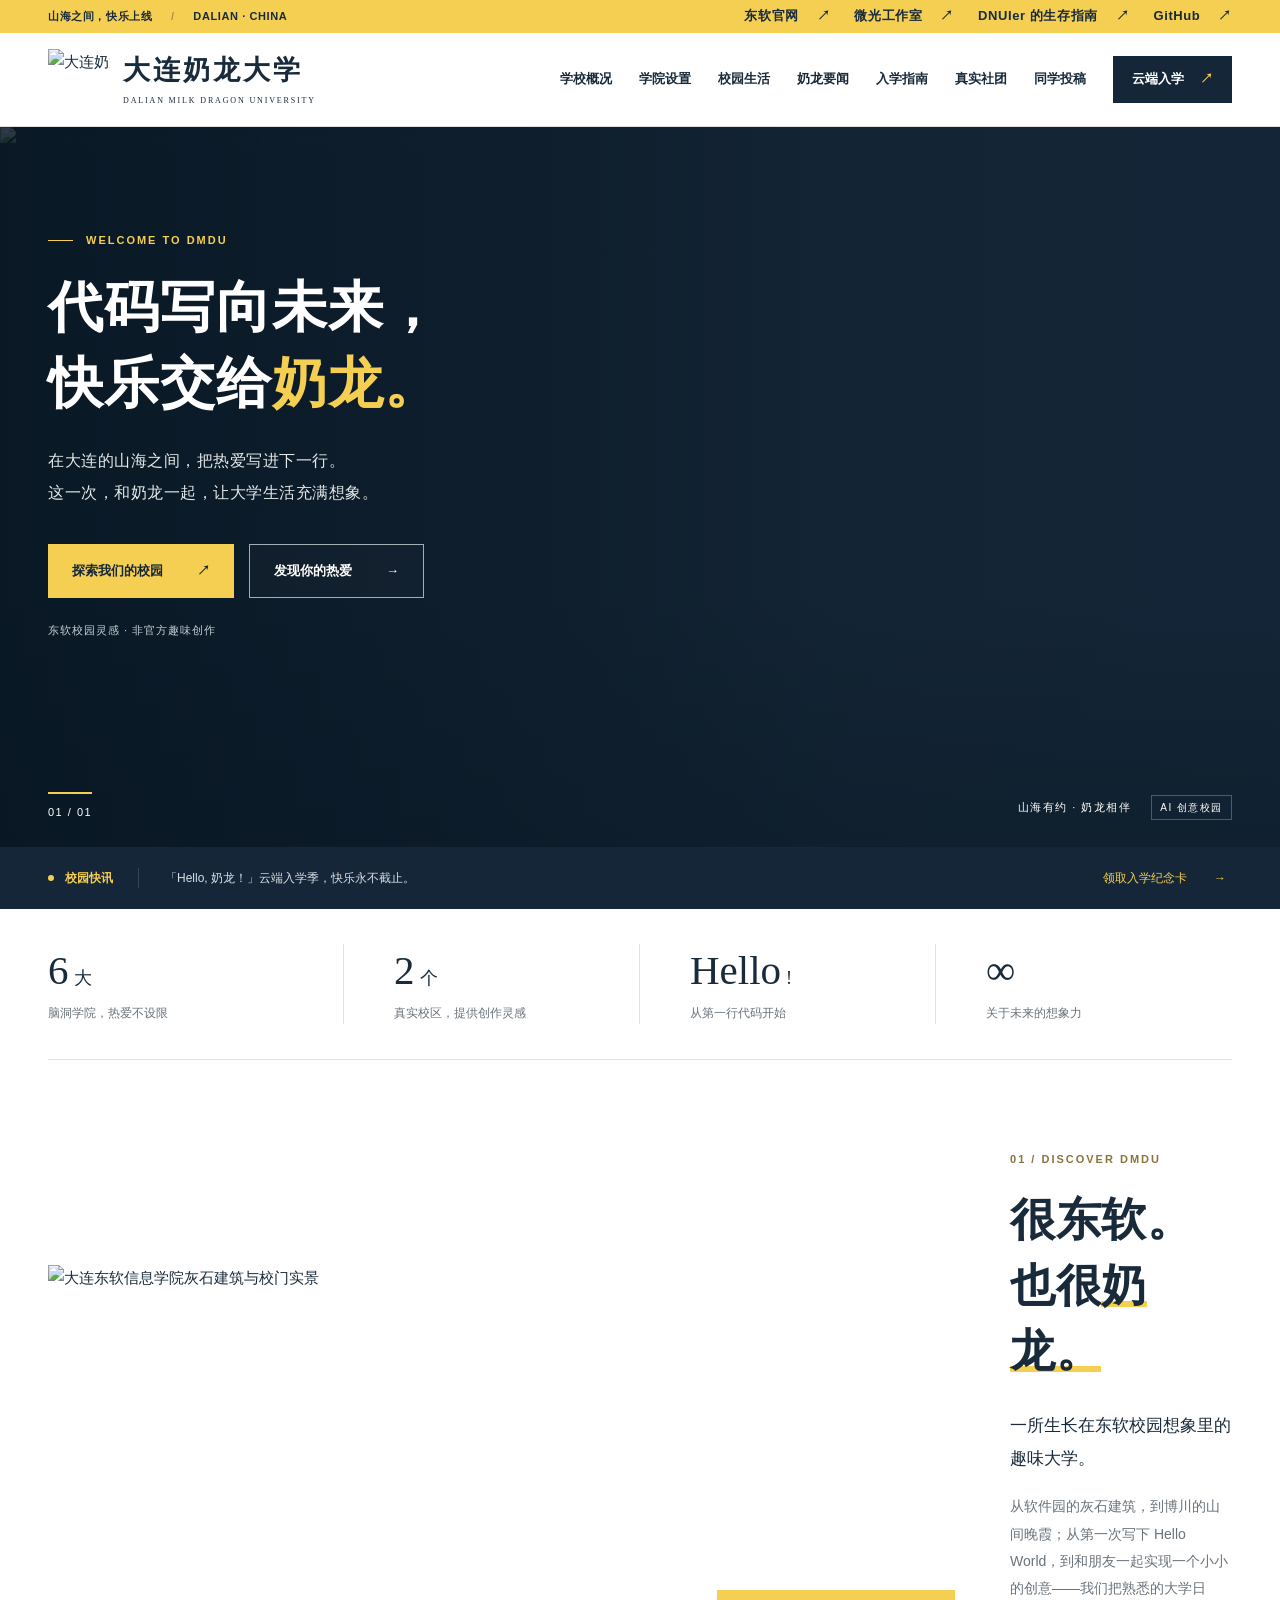
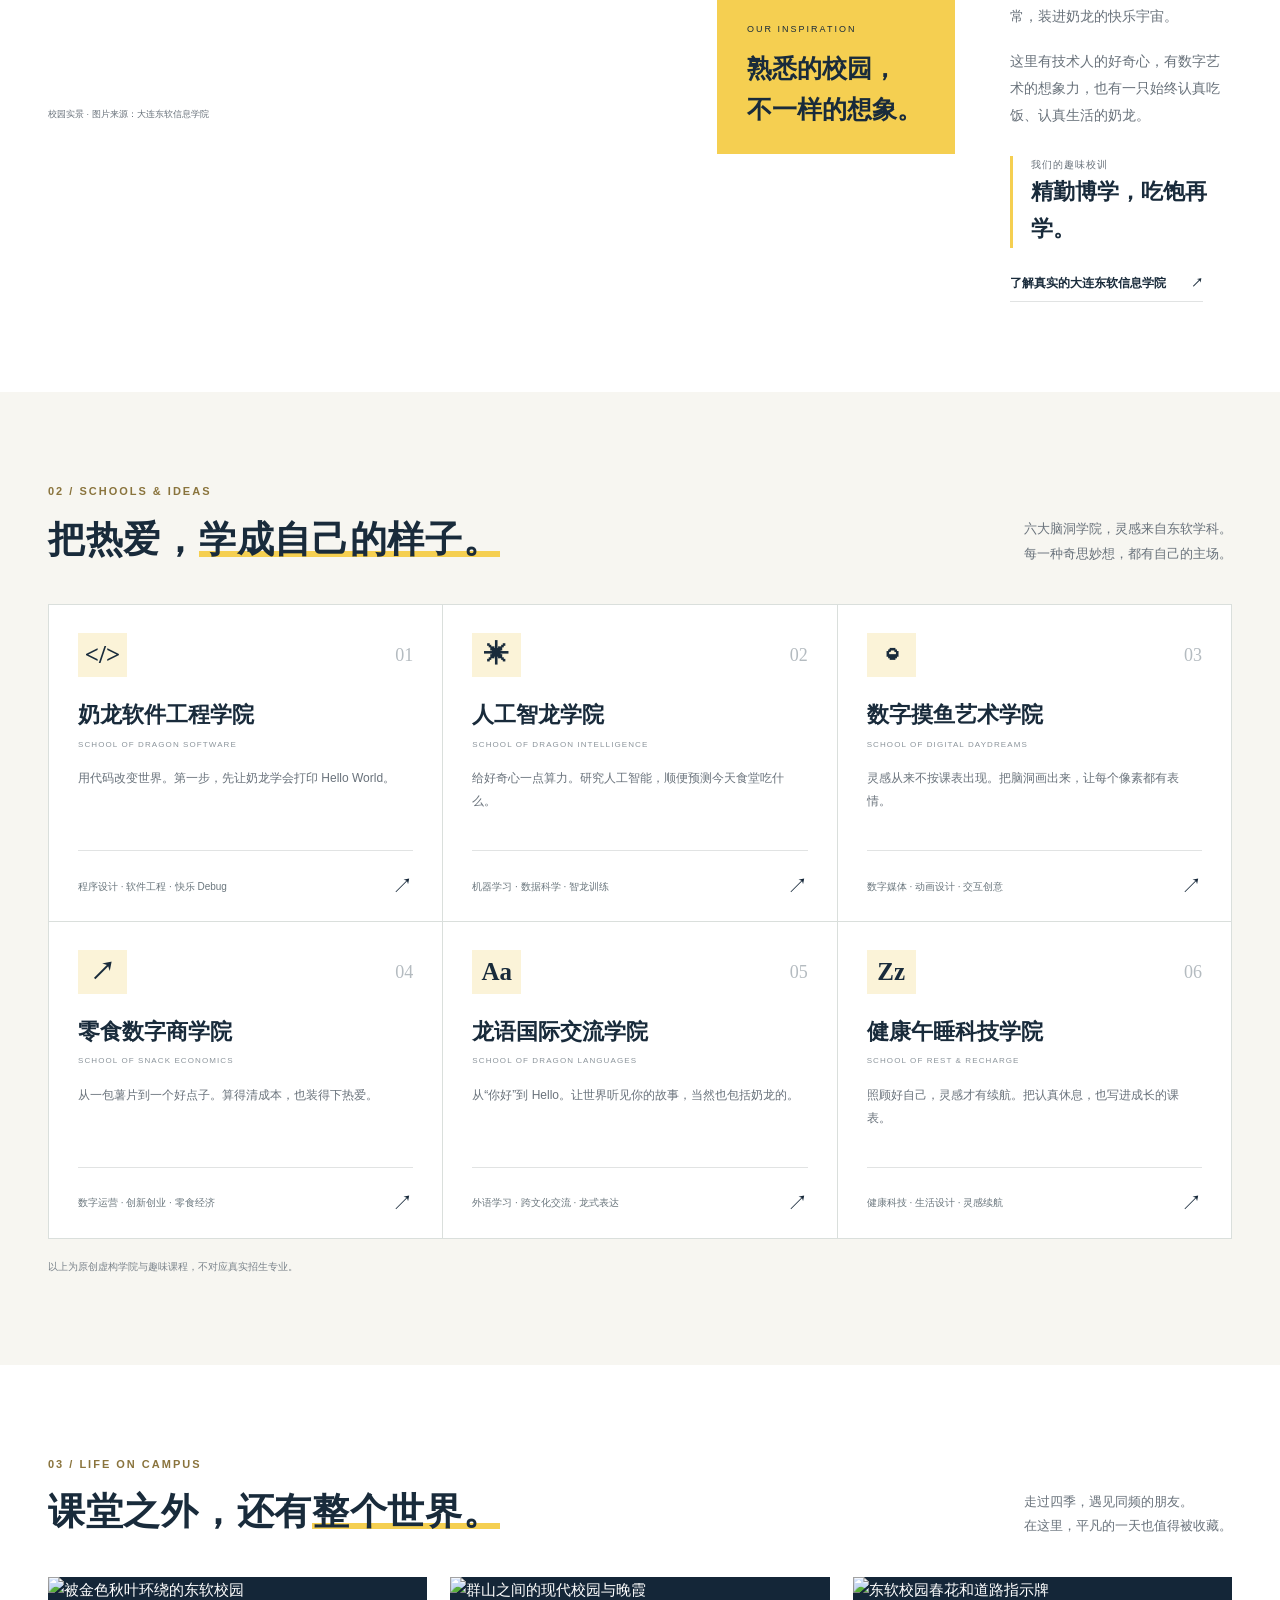
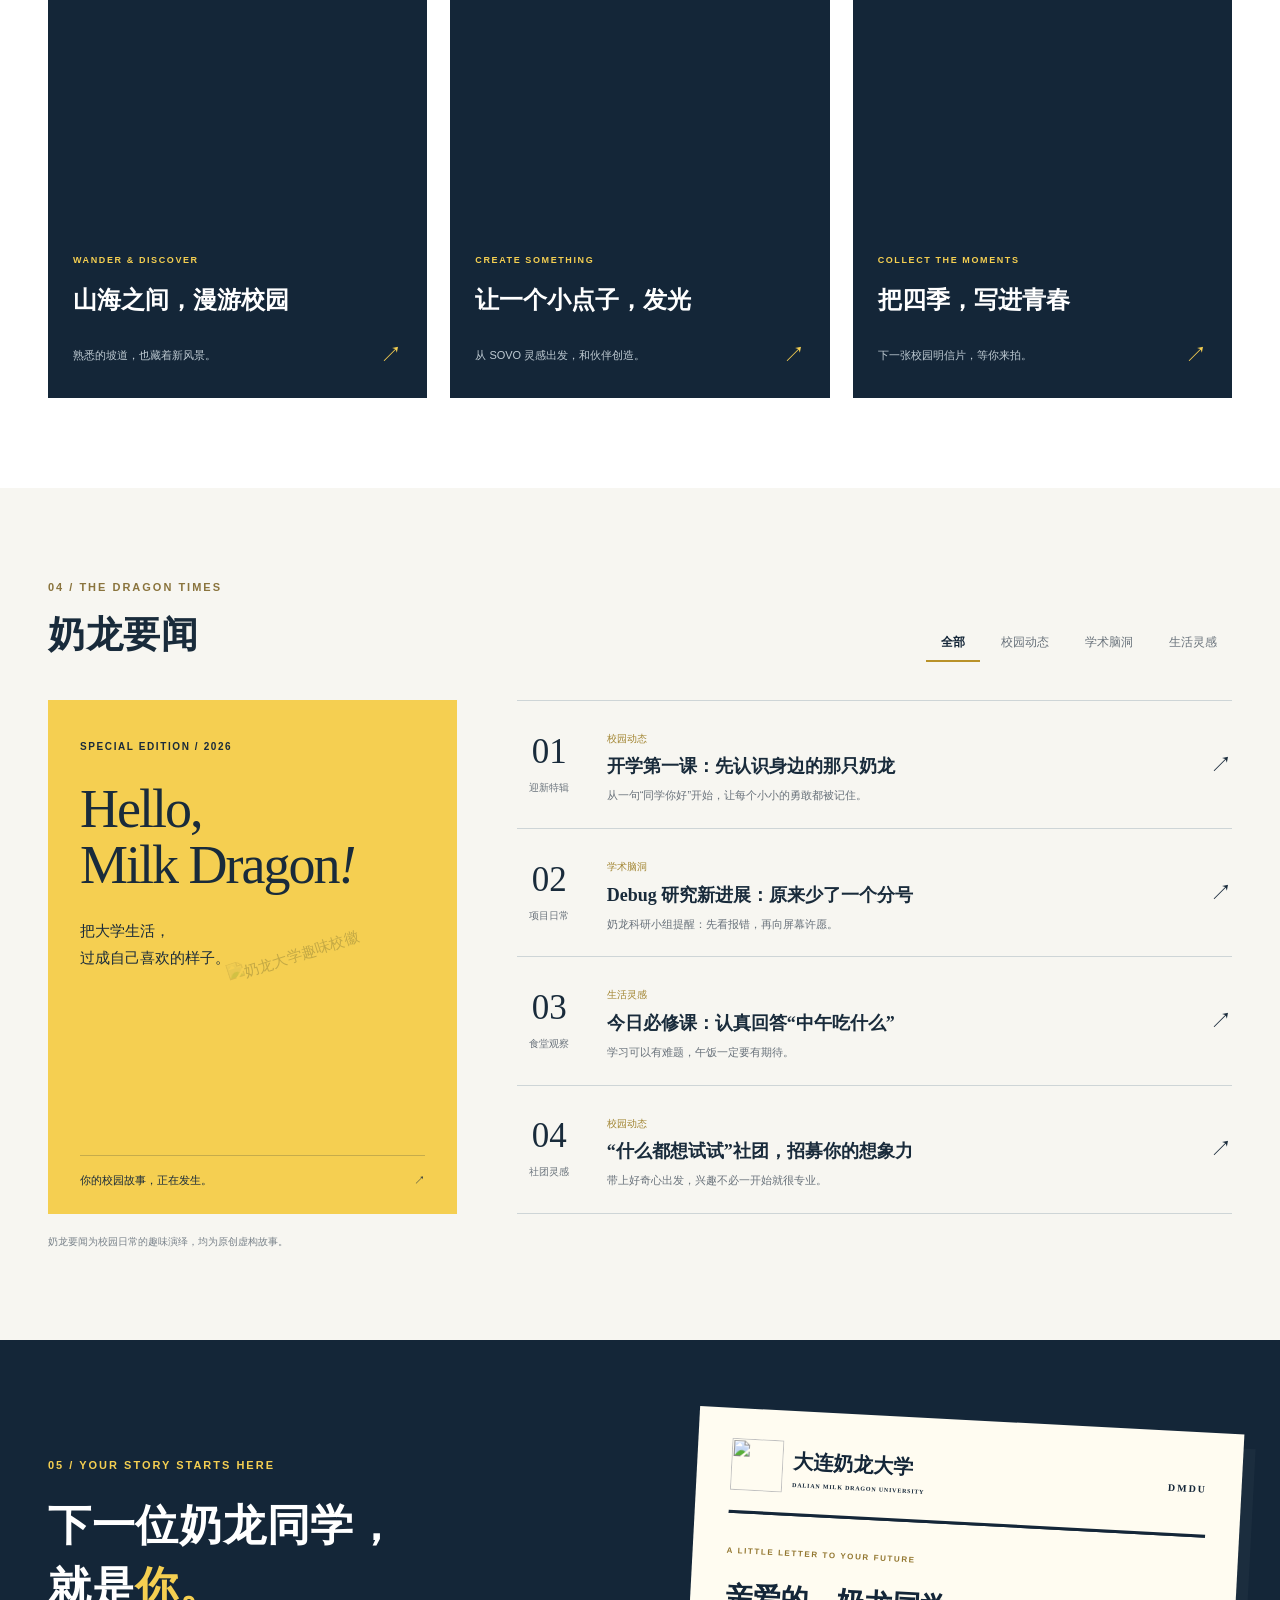
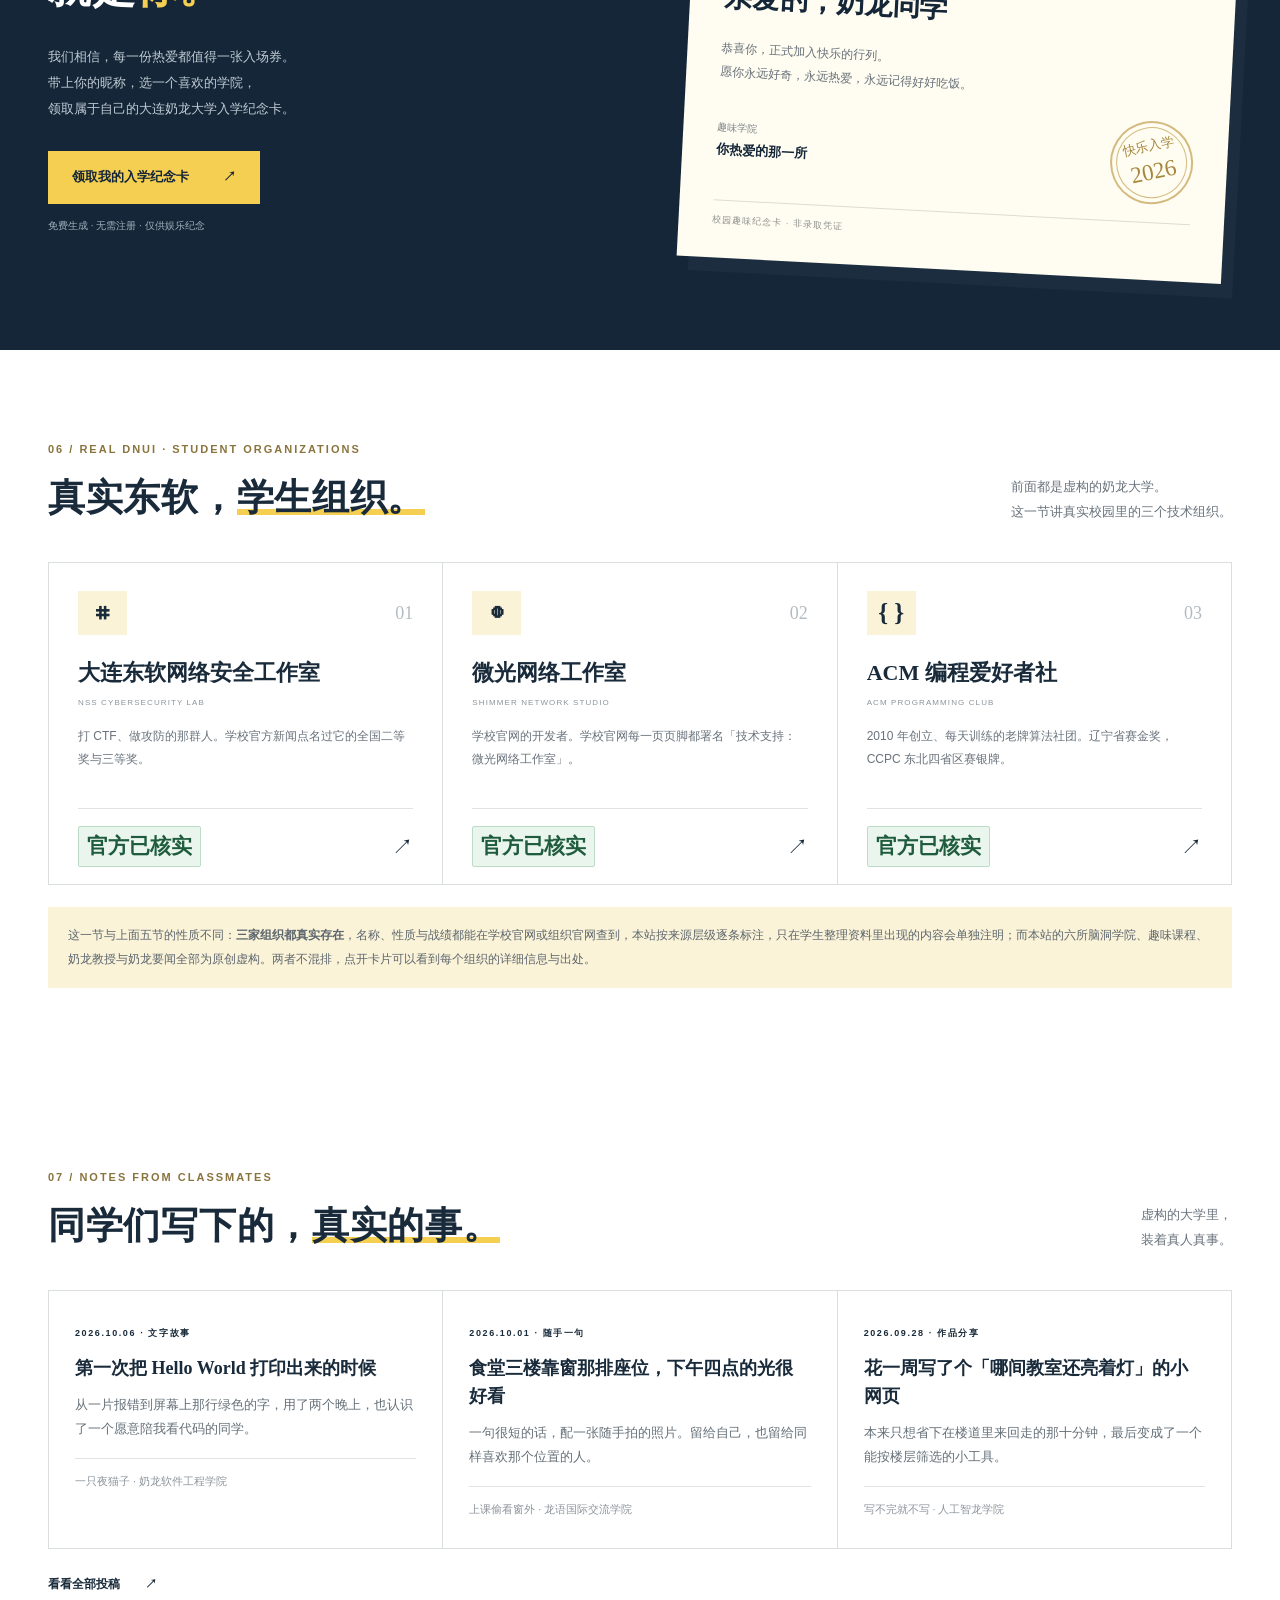
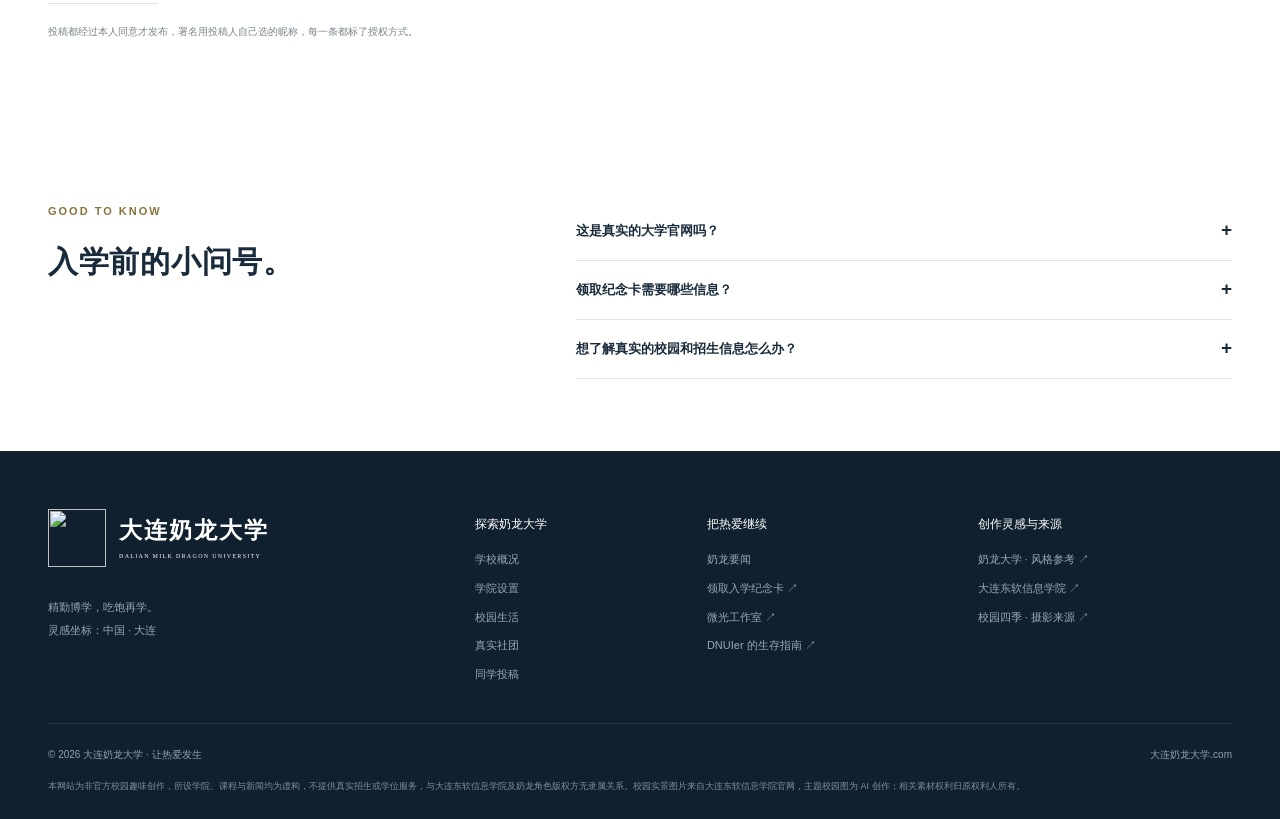
==== index.html @ 71f76da5 "feat(dalian-nailong): 多了 Atom 订阅源，手机把站点放到主屏幕上时也有名字和图标" ====
<!doctype html>
<html lang="zh-CN">
<head>
  <meta charset="UTF-8">
  <meta name="viewport" content="width=device-width,initial-scale=1">
  <meta name="theme-color" content="#142638">
  <meta name="apple-mobile-web-app-title" content="奶龙大学">
  <title>大连奶龙大学 · 代码写向未来，快乐交给奶龙</title>
  <meta name="description" content="山海之间，快乐上线。以大连东软校园为灵感的奶龙大学趣味创作：探索六大脑洞学院、漫游校园、领取专属入学纪念卡。非官方、非招生网站。">
  <link rel="canonical" href="https://xn--pssa0vz4e155inzt.com/">
  <meta property="og:title" content="大连奶龙大学 · 代码写向未来，快乐交给奶龙">
  <meta property="og:description" content="一所生长在东软校园想象里的趣味大学。欢迎每一颗热爱技术、热爱生活的心。">
  <meta property="og:image" content="https://xn--pssa0vz4e155inzt.com/assets/hero-campus.webp">
  <meta property="og:type" content="website">
  <meta property="og:locale" content="zh_CN">
  <link rel="icon" href="assets/seal.svg" type="image/svg+xml">
  <link rel="apple-touch-icon" href="assets/icon-180.png">
  <link rel="manifest" href="site.webmanifest">
  <link rel="alternate" type="application/atom+xml" href="https://xn--pssa0vz4e155inzt.com/feed.xml" title="大连奶龙大学 · 同学投稿">
  <link rel="preload" as="image" href="assets/hero-campus.webp">
  <link rel="stylesheet" href="styles.css?v=9">
  <script src="app.js?v=3" defer></script>
</head>
<body>
<a class="skip-link" href="#main">跳到主要内容</a>
<div class="utility"><div class="container utility-inner"><span>山海之间，快乐上线 <span class="utility-location"><span class="utility-divider">/</span> DALIAN · CHINA</span></span><nav class="utility-links" aria-label="校园相关网站"><a href="https://www.neusoft.edu.cn/" target="_blank" rel="noopener noreferrer">东软官网 <span aria-hidden="true">↗</span></a><a href="https://shimmer.neusoft.edu.cn/" target="_blank" rel="noopener noreferrer">微光工作室 <span aria-hidden="true">↗</span></a><a href="https://survive.dnui.cc/" target="_blank" rel="noopener noreferrer">DNUIer 的生存指南 <span aria-hidden="true">↗</span></a><a href="https://github.com/zp-home/dalian-nailong" target="_blank" rel="noopener noreferrer">GitHub <span aria-hidden="true">↗</span></a></nav></div></div>
<header class="site-header">
  <div class="container header-inner">
    <a class="brand" href="#home" aria-label="大连奶龙大学首页"><img src="assets/seal.svg" width="62" height="62" alt="大连奶龙大学趣味校徽"><span><strong>大连奶龙大学</strong><small>DALIAN MILK DRAGON UNIVERSITY</small></span></a>
    <button id="menu-toggle" class="menu-toggle" aria-label="打开导航菜单" aria-controls="site-nav" aria-expanded="false"><span></span><span></span><span></span></button>
    <nav id="site-nav" aria-label="主导航"><a href="#about">学校概况</a><a href="#colleges">学院设置</a><a href="#campus">校园生活</a><a href="#news">奶龙要闻</a><a href="#join">入学指南</a><a href="clubs.html">真实社团</a><a href="submissions.html">同学投稿</a><button class="nav-apply" data-enroll>云端入学 <span aria-hidden="true">↗</span></button></nav>
  </div>
</header>
<main id="main">
  <section class="hero" id="home" aria-labelledby="hero-title">
    <img class="hero-image" src="assets/hero-campus.webp" width="1672" height="941" alt="奶龙戴着学士帽站在以东软灰石建筑为灵感的校园前，AI 创意图" fetchpriority="high">
    <div class="hero-shade"></div>
    <div class="container hero-content"><p class="eyebrow light"><span></span> WELCOME TO DMDU</p><h1 id="hero-title">代码写向未来，<br>快乐交给<span>奶龙。</span></h1><p class="hero-description">在大连的山海之间，把热爱写进下一行。<br>这一次，和奶龙一起，让大学生活充满想象。</p><div class="hero-actions"><a class="button button-yellow" href="#campus">探索我们的校园 <span aria-hidden="true">↗</span></a><a class="button button-outline" href="#colleges">发现你的热爱 <span aria-hidden="true">→</span></a></div><p class="hero-note">东软校园灵感 · 非官方趣味创作</p></div>
    <div class="hero-caption"><span>01 / 01</span><span>山海有约 · 奶龙相伴 <i>AI 创意校园</i></span></div>
  </section>
  <div class="bulletin"><div class="container bulletin-inner"><span class="bulletin-label"><span class="live-dot"></span> 校园快讯</span><span><!-- bulletin:start -->「Hello, 奶龙！」云端入学季，快乐永不截止。<!-- bulletin:end --></span><button data-enroll>领取入学纪念卡 <span aria-hidden="true">→</span></button></div></div>
  <section class="numbers container" aria-label="认识这所趣味大学"><div><strong>6<span>大</span></strong><p>脑洞学院，热爱不设限</p></div><div><strong>2<span>个</span></strong><p>真实校区，提供创作灵感</p></div><div><strong>Hello<span>!</span></strong><p>从第一行代码开始</p></div><div><strong>∞</strong><p>关于未来的想象力</p></div></section>
  <section class="section about-section" id="about"><div class="container about-grid"><div class="about-picture"><img src="assets/campus-overview.webp" alt="大连东软信息学院灰石建筑与校门实景" width="1600" height="780" loading="lazy"><div class="photo-tag"><span>OUR INSPIRATION</span><strong>熟悉的校园，<br>不一样的想象。</strong></div><span class="picture-credit">校园实景 · 图片来源：大连东软信息学院</span></div><div class="about-copy"><p class="eyebrow">01 / DISCOVER DMDU</p><h2>很东软。<br>也很<span class="accent-underline">奶龙。</span></h2><p class="intro">一所生长在东软校园想象里的趣味大学。</p><p>从软件园的灰石建筑，到博川的山间晚霞；从第一次写下 Hello World，到和朋友一起实现一个小小的创意——我们把熟悉的大学日常，装进奶龙的快乐宇宙。</p><p>这里有技术人的好奇心，有数字艺术的想象力，也有一只始终认真吃饭、认真生活的奶龙。</p><div class="motto"><span>我们的趣味校训</span><strong>精勤博学，吃饱再学。</strong></div><a class="text-link" href="https://www.neusoft.edu.cn/" target="_blank" rel="noopener noreferrer">了解真实的大连东软信息学院 <span aria-hidden="true">↗</span></a></div></div></section>
  <section class="section colleges-section" id="colleges"><div class="container"><div class="section-head"><div><p class="eyebrow">02 / SCHOOLS & IDEAS</p><h2>把热爱，<span class="accent-underline">学成自己的样子。</span></h2></div><p>六大脑洞学院，灵感来自东软学科。<br>每一种奇思妙想，都有自己的主场。</p></div><div class="college-grid">
    <a class="college-card" href="colleges/code.html"><span class="college-top"><span class="college-symbol">&lt;/&gt;</span><span class="college-number">01</span></span><h3>奶龙软件工程学院</h3><p class="college-en">SCHOOL OF DRAGON SOFTWARE</p><p class="college-description">用代码改变世界。第一步，先让奶龙学会打印 Hello World。</p><span class="college-bottom">程序设计 · 软件工程 · 快乐 Debug <span>↗</span></span></a>
    <a class="college-card" href="colleges/ai.html"><span class="college-top"><span class="college-symbol">✳</span><span class="college-number">02</span></span><h3>人工智龙学院</h3><p class="college-en">SCHOOL OF DRAGON INTELLIGENCE</p><p class="college-description">给好奇心一点算力。研究人工智能，顺便预测今天食堂吃什么。</p><span class="college-bottom">机器学习 · 数据科学 · 智龙训练 <span>↗</span></span></a>
    <a class="college-card" href="colleges/design.html"><span class="college-top"><span class="college-symbol">◒</span><span class="college-number">03</span></span><h3>数字摸鱼艺术学院</h3><p class="college-en">SCHOOL OF DIGITAL DAYDREAMS</p><p class="college-description">灵感从来不按课表出现。把脑洞画出来，让每个像素都有表情。</p><span class="college-bottom">数字媒体 · 动画设计 · 交互创意 <span>↗</span></span></a>
    <a class="college-card" href="colleges/business.html"><span class="college-top"><span class="college-symbol">↗</span><span class="college-number">04</span></span><h3>零食数字商学院</h3><p class="college-en">SCHOOL OF SNACK ECONOMICS</p><p class="college-description">从一包薯片到一个好点子。算得清成本，也装得下热爱。</p><span class="college-bottom">数字运营 · 创新创业 · 零食经济 <span>↗</span></span></a>
    <a class="college-card" href="colleges/language.html"><span class="college-top"><span class="college-symbol">Aa</span><span class="college-number">05</span></span><h3>龙语国际交流学院</h3><p class="college-en">SCHOOL OF DRAGON LANGUAGES</p><p class="college-description">从“你好”到 Hello。让世界听见你的故事，当然也包括奶龙的。</p><span class="college-bottom">外语学习 · 跨文化交流 · 龙式表达 <span>↗</span></span></a>
    <a class="college-card" href="colleges/health.html"><span class="college-top"><span class="college-symbol">Zz</span><span class="college-number">06</span></span><h3>健康午睡科技学院</h3><p class="college-en">SCHOOL OF REST & RECHARGE</p><p class="college-description">照顾好自己，灵感才有续航。把认真休息，也写进成长的课表。</p><span class="college-bottom">健康科技 · 生活设计 · 灵感续航 <span>↗</span></span></a>
  </div><p class="section-footnote">以上为原创虚构学院与趣味课程，不对应真实招生专业。</p></div></section>
  <section class="section campus-section" id="campus"><div class="container"><div class="section-head"><div><p class="eyebrow">03 / LIFE ON CAMPUS</p><h2>课堂之外，<br class="mobile-break">还有<span class="accent-underline">整个世界。</span></h2></div><p>走过四季，遇见同频的朋友。<br>在这里，平凡的一天也值得被收藏。</p></div><div class="campus-grid">
    <button class="campus-card" data-tour="campus"><img src="assets/campus-autumn.webp" alt="被金色秋叶环绕的东软校园" width="1280" height="719" loading="lazy"><span class="campus-card-content"><span class="tiny-label">WANDER & DISCOVER</span><strong>山海之间，漫游校园</strong><span>熟悉的坡道，也藏着新风景。 <b>↗</b></span></span></button>
    <button class="campus-card" data-tour="sovo"><img src="assets/campus-life.webp" alt="群山之间的现代校园与晚霞" width="1280" height="719" loading="lazy"><span class="campus-card-content"><span class="tiny-label">CREATE SOMETHING</span><strong>让一个小点子，发光</strong><span>从 SOVO 灵感出发，和伙伴创造。 <b>↗</b></span></span></button>
    <button class="campus-card" data-tour="seasons"><img src="assets/campus-seasons.webp" alt="东软校园春花和道路指示牌" width="1280" height="853" loading="lazy"><span class="campus-card-content"><span class="tiny-label">COLLECT THE MOMENTS</span><strong>把四季，写进青春</strong><span>下一张校园明信片，等你来拍。 <b>↗</b></span></span></button>
  </div></div></section>
  <section class="section news-section" id="news"><div class="container"><div class="section-head"><div><p class="eyebrow">04 / THE DRAGON TIMES</p><h2>奶龙要闻</h2></div><div class="news-filters" role="group" aria-label="筛选奶龙要闻"><button data-filter="all" aria-pressed="true">全部</button><button data-filter="campus" aria-pressed="false">校园动态</button><button data-filter="academic" aria-pressed="false">学术脑洞</button><button data-filter="life" aria-pressed="false">生活灵感</button></div></div><div class="news-layout"><div class="news-lead"><span class="tiny-label">SPECIAL EDITION / 2026</span><h3>Hello,<br>Milk Dragon<span>!</span></h3><p>把大学生活，<br>过成自己喜欢的样子。</p><img src="assets/seal.svg" width="180" height="180" alt="奶龙大学趣味校徽" loading="lazy"><span class="news-lead-bottom">你的校园故事，正在发生。 <span>↗</span></span></div><div class="news-list">
    <article data-category="campus"><button data-story="welcome"><span class="news-date"><strong>01</strong><small>迎新特辑</small></span><span class="news-body"><span class="news-type">校园动态</span><h3>开学第一课：先认识身边的那只奶龙</h3><p>从一句“同学你好”开始，让每个小小的勇敢都被记住。</p></span><span class="news-arrow">↗</span></button></article>
    <article data-category="academic"><button data-story="debug"><span class="news-date"><strong>02</strong><small>项目日常</small></span><span class="news-body"><span class="news-type">学术脑洞</span><h3>Debug 研究新进展：原来少了一个分号</h3><p>奶龙科研小组提醒：先看报错，再向屏幕许愿。</p></span><span class="news-arrow">↗</span></button></article>
    <article data-category="life"><button data-story="canteen"><span class="news-date"><strong>03</strong><small>食堂观察</small></span><span class="news-body"><span class="news-type">生活灵感</span><h3>今日必修课：认真回答“中午吃什么”</h3><p>学习可以有难题，午饭一定要有期待。</p></span><span class="news-arrow">↗</span></button></article>
    <article data-category="campus"><button data-story="society"><span class="news-date"><strong>04</strong><small>社团灵感</small></span><span class="news-body"><span class="news-type">校园动态</span><h3>“什么都想试试”社团，招募你的想象力</h3><p>带上好奇心出发，兴趣不必一开始就很专业。</p></span><span class="news-arrow">↗</span></button></article>
  </div></div><p class="section-footnote">奶龙要闻为校园日常的趣味演绎，均为原创虚构故事。</p></div></section>
  <section class="join-section" id="join"><div class="container join-grid"><div><p class="eyebrow light">05 / YOUR STORY STARTS HERE</p><h2>下一位奶龙同学，<br>就是<span>你。</span></h2><p>我们相信，每一份热爱都值得一张入场券。<br>带上你的昵称，选一个喜欢的学院，<br>领取属于自己的大连奶龙大学入学纪念卡。</p><button class="button button-yellow" data-enroll>领取我的入学纪念卡 <span aria-hidden="true">↗</span></button><span class="join-small">免费生成 · 无需注册 · 仅供娱乐纪念</span></div><div class="admission-preview" aria-label="入学纪念卡示意"><div class="admission-brand"><img src="assets/seal.svg" width="52" height="52" alt=""><span>大连奶龙大学<small>DALIAN MILK DRAGON UNIVERSITY</small></span><b>DMDU</b></div><div class="admission-rule"></div><span class="tiny-label">A LITTLE LETTER TO YOUR FUTURE</span><h3>亲爱的，奶龙同学</h3><p>恭喜你，正式加入快乐的行列。<br>愿你永远好奇，永远热爱，永远记得好好吃饭。</p><div class="admission-footer"><div><small>趣味学院</small><strong>你热爱的那一所</strong></div><span class="admission-stamp">快乐入学<br><b>2026</b></span></div><div class="admission-fine">校园趣味纪念卡 · 非录取凭证</div></div></div></section>
  <section class="section clubs-section" id="clubs"><div class="container"><div class="section-head"><div><p class="eyebrow">06 / REAL DNUI · STUDENT ORGANIZATIONS</p><h2>真实东软，<span class="accent-underline">学生组织。</span></h2></div><p>前面都是虚构的奶龙大学。<br>这一节讲真实校园里的三个技术组织。</p></div><div class="college-grid">
    <a class="college-card" href="clubs.html#nss"><span class="college-top"><span class="college-symbol">⌗</span><span class="college-number">01</span></span><h3>大连东软网络安全工作室</h3><p class="college-en">NSS CYBERSECURITY LAB</p><p class="college-description">打 CTF、做攻防的那群人。学校官方新闻点名过它的全国二等奖与三等奖。</p><span class="college-bottom"><span class="source-tag is-official">官方已核实</span><span>↗</span></span></a>
    <a class="college-card" href="clubs.html#shimmer"><span class="college-top"><span class="college-symbol">◍</span><span class="college-number">02</span></span><h3>微光网络工作室</h3><p class="college-en">SHIMMER NETWORK STUDIO</p><p class="college-description">学校官网的开发者。学校官网每一页页脚都署名「技术支持：微光网络工作室」。</p><span class="college-bottom"><span class="source-tag is-official">官方已核实</span><span>↗</span></span></a>
    <a class="college-card" href="clubs.html#acm"><span class="college-top"><span class="college-symbol">{ }</span><span class="college-number">03</span></span><h3>ACM 编程爱好者社</h3><p class="college-en">ACM PROGRAMMING CLUB</p><p class="college-description">2010 年创立、每天训练的老牌算法社团。辽宁省赛金奖，CCPC 东北四省区赛银牌。</p><span class="college-bottom"><span class="source-tag is-official">官方已核实</span><span>↗</span></span></a>
  </div><p class="college-note">这一节与上面五节的性质不同：<strong>三家组织都真实存在</strong>，名称、性质与战绩都能在学校官网或组织官网查到，本站按来源层级逐条标注，只在学生整理资料里出现的内容会单独注明；而本站的六所脑洞学院、趣味课程、奶龙教授与奶龙要闻全部为原创虚构。两者不混排，点开卡片可以看到每个组织的详细信息与出处。</p></div></section>
  <section class="section submissions-section" id="submissions"><div class="container"><div class="section-head"><div><p class="eyebrow">07 / NOTES FROM CLASSMATES</p><h2>同学们写下的，<span class="accent-underline">真实的事。</span></h2></div><p>虚构的大学里，<br>装着真人真事。</p></div>
  <!-- submissions:start -->
    <div class="college-grid-3">
      <a class="submission-teaser" href="submissions.html#s-sample-2026-10-06-first-hello-world">
        <span class="tiny-label">2026.10.06 · 文字故事</span>
        <h3>第一次把 Hello World 打印出来的时候</h3>
        <p>从一片报错到屏幕上那行绿色的字，用了两个晚上，也认识了一个愿意陪我看代码的同学。</p>
        <span class="submission-teaser-bottom">一只夜猫子 · 奶龙软件工程学院</span>
      </a>
      <a class="submission-teaser" href="submissions.html#s-sample-2026-10-01-canteen-note">
        <span class="tiny-label">2026.10.01 · 随手一句</span>
        <h3>食堂三楼靠窗那排座位，下午四点的光很好看</h3>
        <p>一句很短的话，配一张随手拍的照片。留给自己，也留给同样喜欢那个位置的人。</p>
        <span class="submission-teaser-bottom">上课偷看窗外 · 龙语国际交流学院</span>
      </a>
      <a class="submission-teaser" href="submissions.html#s-sample-2026-09-28-classroom-monitor">
        <span class="tiny-label">2026.09.28 · 作品分享</span>
        <h3>花一周写了个「哪间教室还亮着灯」的小网页</h3>
        <p>本来只想省下在楼道里来回走的那十分钟，最后变成了一个能按楼层筛选的小工具。</p>
        <span class="submission-teaser-bottom">写不完就不写 · 人工智龙学院</span>
      </a>
    </div>
    <a class="text-link" href="submissions.html">看看全部投稿 <span aria-hidden="true">↗</span></a>
    <!-- submissions:end -->
  <p class="section-footnote">投稿都经过本人同意才发布，署名用投稿人自己选的昵称，每一条都标了授权方式。</p></div></section>
  <section class="faq-section"><div class="container faq-grid"><div><p class="eyebrow">GOOD TO KNOW</p><h2>入学前的小问号。</h2></div><div class="faq-list"><details><summary>这是真实的大学官网吗？<span>+</span></summary><p>这是“大连奶龙大学”校园趣味创作，以大连东软信息学院的校园与学习生活为灵感，与真实学校和奶龙角色版权方均无官方隶属关系。真实学校信息请访问 <a href="https://www.neusoft.edu.cn/" target="_blank" rel="noopener noreferrer">大连东软信息学院官网</a>。</p></details><details><summary>领取纪念卡需要哪些信息？<span>+</span></summary><p>只需要一个你喜欢的昵称和一个脑洞学院。纪念卡在你的浏览器里生成，不需要注册，也不会上传昵称。生成后可以下载保存。</p></details><details><summary>想了解真实的校园和招生信息怎么办？<span>+</span></summary><p>请以大连东软信息学院官网发布的信息为准。本网站没有真实招生、缴费、学籍或学位服务，也不接受任何形式的费用。</p></details></div></div></section>
</main>
<footer class="site-footer"><div class="container"><div class="footer-main"><div><a class="brand footer-brand" href="#home"><img src="assets/seal.svg" width="58" height="58" alt=""><span><strong>大连奶龙大学</strong><small>DALIAN MILK DRAGON UNIVERSITY</small></span></a><p>精勤博学，吃饱再学。<br>灵感坐标：中国 · 大连</p></div><div><h3>探索奶龙大学</h3><a href="#about">学校概况</a><a href="#colleges">学院设置</a><a href="#campus">校园生活</a><a href="clubs.html">真实社团</a><a href="submissions.html">同学投稿</a></div><div><h3>把热爱继续</h3><a href="#news">奶龙要闻</a><button data-enroll>领取入学纪念卡 ↗</button><a href="https://shimmer.neusoft.edu.cn/" target="_blank" rel="noopener noreferrer">微光工作室 ↗</a><a href="https://survive.dnui.cc/" target="_blank" rel="noopener noreferrer">DNUIer 的生存指南 ↗</a></div><div><h3>创作灵感与来源</h3><a href="https://www.milkdragonuniversity.me/" target="_blank" rel="noopener noreferrer">奶龙大学 · 风格参考 ↗</a><a href="https://www.neusoft.edu.cn/" target="_blank" rel="noopener noreferrer">大连东软信息学院 ↗</a><a href="https://www.neusoft.edu.cn/html/1074/" target="_blank" rel="noopener noreferrer">校园四季 · 摄影来源 ↗</a></div></div><div class="footer-bottom"><span>© 2026 大连奶龙大学 · 让热爱发生</span><span>大连奶龙大学.com</span></div><p class="disclaimer">本网站为非官方校园趣味创作，所设学院、课程与新闻均为虚构，不提供真实招生或学位服务，与大连东软信息学院及奶龙角色版权方无隶属关系。校园实景图片来自大连东软信息学院官网，主题校园图为 AI 创作；相关素材权利归原权利人所有。</p></div></footer>
<button id="back-to-top" class="back-to-top" aria-label="回到顶部">↑</button>
<dialog id="detail-dialog" class="site-dialog" aria-labelledby="detail-title"><button type="button" class="dialog-close" data-close aria-label="关闭详情">×</button><div id="detail-content"></div></dialog>
<dialog id="enroll-dialog" class="site-dialog enroll-dialog" aria-labelledby="enroll-title"><button type="button" class="dialog-close" data-close aria-label="关闭入学纪念卡">×</button><p class="dialog-eyebrow">A WARM WELCOME TO DMDU</p><h2 id="enroll-title" class="dialog-title">你好，未来的奶龙同学。</h2><form id="enroll-form"><p class="dialog-description">给快乐一点仪式感。填一个昵称，领取你的专属纪念卡。</p><label for="student-name">你的昵称</label><input id="student-name" name="nickname" maxlength="12" placeholder="例如：今天不写 Bug" required autocomplete="off"><label for="student-college">选择你的脑洞学院</label><select id="student-college" name="college" required><option value="" disabled selected>哪一种热爱，最像你？</option><option value="code">奶龙软件工程学院</option><option value="ai">人工智龙学院</option><option value="design">数字摸鱼艺术学院</option><option value="business">零食数字商学院</option><option value="language">龙语国际交流学院</option><option value="health">健康午睡科技学院</option></select><label class="consent-label"><input id="fun-consent" type="checkbox" required><span>我知道这是一张趣味纪念卡，不是真实录取凭证。</span></label><button class="button button-yellow" type="submit">生成我的纪念卡 <span>↗</span></button><p class="form-note">只在当前浏览器生成，不上传或保存你的昵称。</p></form><div id="enroll-result" hidden><div class="result-card"><img src="assets/seal.svg" width="66" height="66" alt="大连奶龙大学校徽"><p>大连奶龙大学 · 入学纪念卡</p><h3 id="card-name"></h3><p>欢迎加入 <strong id="card-college"></strong></p><p class="result-card-meta"><span id="card-id"></span><span id="card-date"></span></p><small>校园趣味纪念卡 · 非录取凭证</small></div><div class="result-actions"><button id="download-card" type="button" class="button button-yellow">下载纪念卡 ↓</button><button id="enroll-reset" type="button" class="button button-plain">再做一张</button></div></div></dialog>
</body>
</html>
---- styles.css ----
@charset "UTF-8";
:root{--navy:#142638;--navy-deep:#10202f;--yellow:#f5cf51;--yellow-light:#fbf3d8;--paper:#f7f6f1;--ink:#192b3b;--muted:#69727b;--line:#e1e3e3;--serif:"Songti SC","STSong","Noto Serif CJK SC","SimSun",serif;--sans:-apple-system,BlinkMacSystemFont,"PingFang SC","Microsoft YaHei",Arial,sans-serif}
*{box-sizing:border-box}html{scroll-behavior:smooth;scroll-padding-top:108px}body{margin:0;background:#fff;color:var(--ink);font-family:var(--sans);font-size:15px;line-height:1.7;-webkit-font-smoothing:antialiased}button,input,select{font:inherit}button,a{-webkit-tap-highlight-color:transparent}button{color:inherit;cursor:pointer}button{border:0}a{color:inherit;text-decoration:none}img{display:block;max-width:100%;object-fit:cover}h1,h2,h3,p{margin:0}button:focus-visible,a:focus-visible,summary:focus-visible,input:focus-visible,select:focus-visible{outline:3px solid #b8860b;outline-offset:5px}[hidden]{display:none!important}.container{width:min(1240px,calc(100% - 96px));margin-inline:auto}.skip-link{position:fixed;top:-100px;left:20px;background:var(--yellow);padding:12px;z-index:100}.skip-link:focus{top:10px}.utility{background:var(--yellow);font-size:11px;font-weight:600;letter-spacing:.6px}.utility-inner{height:33px;display:flex;justify-content:space-between;align-items:center}.utility-divider{margin:0 15px;opacity:.35}.utility a{font-size:13px;display:flex;gap:18px;align-items:center}.utility a:hover{text-decoration:underline}.site-header{position:sticky;top:0;z-index:30;background:rgba(255,255,255,.97);border-bottom:1px solid #dce0e2;backdrop-filter:blur(14px)}.header-inner{height:93px;display:flex;align-items:center;justify-content:space-between;gap:28px}.brand{display:inline-flex;align-items:center;gap:13px;white-space:nowrap}.brand img{flex-shrink:0}.brand strong{display:block;font-family:var(--serif);font-size:27px;font-weight:900;letter-spacing:3px;line-height:1.4}.brand small{display:block;font-family:Georgia,serif;font-size:8px;letter-spacing:1.85px;margin-top:4px}#site-nav{display:flex;align-items:center;gap:27px;font-size:13px;font-weight:600}#site-nav>a{padding-block:33px;position:relative}#site-nav>a:after{content:"";position:absolute;bottom:25px;left:0;width:0;height:2px;background:var(--yellow);transition:width .2s}#site-nav>a:hover:after{width:100%}#site-nav>a[aria-current]:after{width:100%}.nav-apply{background:var(--navy);color:#fff;padding:12px 19px;font-size:13px}.nav-apply span{color:var(--yellow);margin-left:12px}.nav-apply:hover{background:#294258}.menu-toggle{display:none}.hero{position:relative;min-height:630px;height:min(720px,calc(100svh - 126px));background:var(--navy);isolation:isolate;overflow:hidden}.hero-image{width:100%;height:100%;position:absolute;inset:0;object-position:center 59%;z-index:-3}.hero-shade{position:absolute;inset:0;background:linear-gradient(90deg,rgba(8,22,34,.84) 0%,rgba(10,24,36,.58) 39%,rgba(12,25,33,.16) 66%,rgba(12,25,33,.06)),linear-gradient(0deg,rgba(8,22,34,.34),transparent 35%);z-index:-2}.hero-content{padding-top:104px;padding-bottom:80px;color:#fff}.eyebrow{font-family:Arial,var(--sans);font-size:11px;font-weight:700;letter-spacing:2px;color:#8a743d;margin-bottom:20px;display:flex;align-items:center;gap:13px}.eyebrow.light{color:var(--yellow)}.eyebrow.light>span{width:25px;height:1px;background:var(--yellow)}h1{font-family:var(--serif);font-weight:900;font-size:clamp(42px,4.3vw,65px);line-height:1.38;letter-spacing:1px}h1 span{color:var(--yellow)}.hero-description{font-size:16px;line-height:2;color:#e4e9e9;letter-spacing:.5px;margin-top:23px}.hero-actions{display:flex;gap:15px;margin-top:35px}.button{display:inline-flex;align-items:center;justify-content:space-between;gap:34px;padding:15px 24px;font-size:13px;font-weight:700;min-height:53px;transition:transform .2s,background .2s}.button:hover{transform:translateY(-2px)}.button-yellow{background:var(--yellow);color:var(--navy)}.button-yellow:hover{background:#ffe180}.button-outline{color:#fff;border:1px solid #a3adb4;background:#ffffff05}.button-outline:hover{background:#ffffff17}.hero-note{font-size:11px;color:#c3ced4;margin-top:23px;letter-spacing:1px}.hero-caption{position:absolute;bottom:25px;right:max(48px,calc((100% - 1240px)/2));left:max(48px,calc((100% - 1240px)/2));display:flex;justify-content:space-between;color:#fff;font-size:11px;letter-spacing:1.5px}.hero-caption>span:first-child{border-top:2px solid var(--yellow);padding-top:9px}.hero-caption>span:last-child{display:flex;align-items:center;gap:20px}.hero-caption i{font-style:normal;font-size:10px;background:#14263860;padding:3px 8px;border:1px solid #ffffff40}.bulletin{background:var(--navy);color:#d9dfe3}.bulletin-inner{min-height:62px;display:flex;align-items:center;gap:26px;font-size:12px}.bulletin-label{display:flex;align-items:center;gap:11px;color:var(--yellow);font-weight:700;white-space:nowrap;padding-right:25px;border-right:1px solid #ffffff26}.live-dot{width:6px;height:6px;border-radius:50%;background:var(--yellow)}.bulletin-inner>button{margin-left:auto;background:transparent;color:var(--yellow);font-size:12px;white-space:nowrap}.bulletin-inner>button>span{margin-left:24px}.numbers{display:grid;grid-template-columns:repeat(4,1fr);padding-block:35px;border-bottom:1px solid var(--line)}.numbers>div{border-right:1px solid var(--line);padding-left:50px}.numbers>div:first-child{padding-left:0}.numbers>div:last-child{border:0}.numbers strong{font-family:Georgia,serif;font-size:41px;font-weight:400;line-height:1.3}.numbers strong>span{font-family:var(--serif);font-size:18px;margin-left:5px}.numbers p{font-size:12px;color:var(--muted);margin-top:6px}.section{padding:90px 0}.about-grid{display:grid;grid-template-columns:1fr 1fr;gap:80px;align-items:center}.about-picture{position:relative;padding-bottom:64px}.about-picture>img{width:100%;height:430px;object-position:45% center}.photo-tag{position:absolute;bottom:32px;right:-25px;background:var(--yellow);width:238px;padding:24px 30px}.photo-tag>span{font-family:Arial,sans-serif;font-size:9px;letter-spacing:2px}.photo-tag strong{display:block;font-family:var(--serif);font-size:25px;line-height:1.65;margin-top:8px}.picture-credit{display:block;font-size:9px;color:var(--muted);margin-top:12px}.about-copy h2{font-size:45px}.about-copy>p:not(.eyebrow){font-size:14px;color:var(--muted);margin-top:18px;line-height:1.95}.about-copy>p.intro{font-size:17px;color:var(--ink);margin-top:25px}h2{font-family:var(--serif);font-size:37px;line-height:1.45;font-weight:900;letter-spacing:.7px}.accent-underline{background:linear-gradient(transparent 79%,var(--yellow) 79%,var(--yellow) 92%,transparent 92%)}.motto{margin-top:26px;padding-left:18px;border-left:3px solid var(--yellow)}.motto>span{display:block;font-size:10px;letter-spacing:1px;color:var(--muted)}.motto>strong{font-family:var(--serif);font-size:22px;font-weight:600}.text-link{font-size:12px;font-weight:600;display:inline-flex;align-items:center;gap:25px;border-bottom:1px solid var(--line);padding-bottom:8px;margin-top:25px}.text-link:hover{border-color:#947122}.colleges-section{background:var(--paper)}.section-head{display:flex;align-items:flex-end;justify-content:space-between;gap:30px;margin-bottom:38px}.section-head .eyebrow{margin-bottom:12px}.section-head>p{font-size:13px;color:var(--muted);line-height:1.9;flex-shrink:0}.college-grid{display:grid;grid-template-columns:repeat(3,1fr);gap:1px;background:#dadfdc;border:1px solid #dadfdc}.college-card{display:block;text-align:left;background:#fff;padding:28px 29px 0;transition:background .2s;min-width:0}.college-card:hover{background:#fffaf0}.college-top{display:flex;align-items:center;justify-content:space-between;margin-bottom:19px}.college-symbol{height:44px;min-width:49px;display:flex;align-items:center;justify-content:center;background:var(--yellow-light);font-family:Georgia,serif;font-size:25px;font-weight:700}.college-number{color:#b4bbc0;font-family:Georgia,serif;font-size:18px}.college-card h3{font-family:var(--serif);font-size:22px;font-weight:800}.college-en{font-family:Arial,sans-serif;font-size:8px;letter-spacing:1.1px;color:#8b949b;margin-top:4px}.college-description{font-size:12px;color:var(--muted);margin-top:16px;line-height:1.9;min-height:60px}.college-bottom{display:flex;align-items:center;justify-content:space-between;gap:8px;font-size:10px;border-top:1px solid var(--line);margin-top:23px;padding:17px 0;color:#6b777e}.college-bottom>span{font-size:21px;color:var(--navy);transition:transform .2s}.college-card:hover .college-bottom>span{transform:translate(3px,-3px)}.section-footnote{font-size:10px;color:#7a838b;margin-top:19px}.campus-grid{display:grid;grid-template-columns:repeat(3,1fr);gap:23px}.campus-card{background:var(--navy);color:#fff;text-align:left;padding:0;overflow:hidden}.campus-card>img{width:100%;height:244px;transition:transform .5s}.campus-card:hover>img{transform:scale(1.045)}.campus-card-content{display:block;padding:24px 25px}.tiny-label{font-family:Arial,sans-serif;font-size:9px;letter-spacing:1.6px;font-weight:600}.campus-card-content>.tiny-label{color:var(--yellow)}.campus-card-content>strong{display:block;font-family:var(--serif);font-size:24px;font-weight:700;margin-top:10px}.campus-card-content>span:last-child{font-size:11px;color:#bfcbd3;margin-top:15px;display:flex;align-items:center;justify-content:space-between;gap:8px}.campus-card b{font-size:22px;font-weight:400;color:var(--yellow)}.news-section{background:var(--paper)}.news-filters{display:flex;gap:6px}.news-filters>button{font-size:12px;background:transparent;padding:8px 15px;border-bottom:2px solid transparent;color:var(--muted)}.news-filters>button[aria-pressed="true"]{border-bottom-color:#b99229;color:var(--navy);font-weight:700}.news-layout{display:grid;grid-template-columns:.8fr 1.4fr;gap:60px}.news-lead{background:var(--yellow);padding:32px;position:relative;overflow:hidden;min-height:450px}.news-lead>.tiny-label{font-size:10px}.news-lead h3{font-family:Georgia,serif;font-weight:400;font-size:54px;line-height:1.03;margin-top:25px;letter-spacing:-2px;position:relative;z-index:1}.news-lead h3>span{font-style:italic}.news-lead>p{font-size:15px;line-height:1.8;margin-top:23px;position:relative;z-index:1}.news-lead>img{position:absolute;right:-28px;bottom:60px;opacity:.22;width:230px;height:230px;transform:rotate(-18deg);mix-blend-mode:multiply}.news-lead-bottom{position:absolute;bottom:24px;left:32px;right:32px;display:flex;justify-content:space-between;font-size:11px;border-top:1px solid #14263835;padding-top:15px}.news-list article{border-top:1px solid #ced5d7}.news-list article:last-child{border-bottom:1px solid #ced5d7}.news-list article>button{display:flex;align-items:center;gap:25px;text-align:left;width:100%;background:transparent;padding:23px 0}.news-list article>button:hover h3{color:#9a751b}.news-date{width:65px;flex-shrink:0;text-align:center}.news-date strong{font-family:Georgia,serif;font-size:35px;font-weight:400;display:block;line-height:1.2}.news-date small{font-size:10px;color:var(--muted)}.news-type{font-size:10px;color:#a28532}.news-body h3{font-family:var(--serif);font-size:18px;line-height:1.5;font-weight:700;margin-top:4px}.news-body>p{font-size:11px;color:var(--muted);margin-top:6px}.news-arrow{margin-left:auto;font-size:22px;align-self:center}.join-section{padding:80px 0;background:var(--navy);color:#fff;overflow:hidden}.join-grid{display:grid;grid-template-columns:1fr 1fr;gap:95px;align-items:center}.join-section h2{font-size:43px}.join-section h2 span{color:var(--yellow)}.join-section p:not(.eyebrow){font-size:13px;color:#c0cbd3;line-height:2;margin-top:24px}.join-section .button{margin-top:29px}.join-small{font-size:10px;color:#a3b1bd;display:block;margin-top:13px}.admission-preview{background:#fffcf1;color:var(--navy);padding:30px 34px;transform:rotate(3deg);position:relative;box-shadow:12px 14px 0 #ffffff08}.admission-brand{display:flex;align-items:center;gap:10px}.admission-brand>span{font-family:var(--serif);font-size:20px;font-weight:700}.admission-brand small{font-family:Georgia,serif;font-size:6px;letter-spacing:.8px;display:block;margin-top:2px}.admission-brand>b{margin-left:auto;font-size:10px;font-family:Georgia,serif;letter-spacing:2px}.admission-rule{height:3px;background:var(--navy);border-bottom:1px solid var(--navy);margin:20px 0 22px}.admission-preview>.tiny-label{font-size:8px;color:#937730}.admission-preview h3{font-family:var(--serif);font-size:28px;margin-top:12px}.admission-preview>p{color:#667078!important;font-size:12px!important;line-height:2!important;margin-top:16px!important}.admission-footer{display:flex;align-items:center;justify-content:space-between;margin-top:15px}.admission-footer small{display:block;font-size:10px;color:#7c8588}.admission-footer strong{font-size:13px;font-weight:600}.admission-stamp{width:83px;height:83px;border:2px solid #b893389c;outline:1px solid #b893389c;outline-offset:-7px;border-radius:50%;display:flex;flex-direction:column;justify-content:center;text-align:center;color:#a6873c;font-family:var(--serif);font-size:13px;transform:rotate(-15deg);line-height:1.4}.admission-stamp b{font-family:Georgia,serif;font-size:23px;font-weight:400}.admission-fine{border-top:1px solid #dedccf;margin-top:18px;padding-top:12px;font-size:9px;color:#8d928d;letter-spacing:1px}.faq-section{padding:72px 0}.faq-grid{display:grid;grid-template-columns:1fr 1.4fr;gap:60px}.faq-section h2{font-size:30px}.faq-list details{border-bottom:1px solid var(--line)}.faq-list summary{list-style:none;cursor:pointer;display:flex;justify-content:space-between;gap:15px;font-size:13px;font-weight:600;padding:18px 0}.faq-list summary::-webkit-details-marker{display:none}.faq-list summary>span{font-size:19px;line-height:1}.faq-list details[open] summary>span{transform:rotate(45deg)}.faq-list p{font-size:12px;color:var(--muted);padding-bottom:20px;line-height:2}.faq-list a{text-decoration:underline}.site-footer{background:var(--navy-deep);color:#c4ced6;padding:58px 0 24px}.footer-main{display:grid;grid-template-columns:2fr 1fr 1.2fr 1.3fr;gap:36px;padding-bottom:39px}.footer-brand{color:#fff}.footer-brand strong{font-size:23px;letter-spacing:2px}.footer-brand small{font-size:6px;letter-spacing:1.3px}.footer-main>div>p{font-size:11px;line-height:2.1;color:#98a8b5;margin-top:22px}.footer-main h3{font-size:12px;font-weight:500;color:#fff;margin:5px 0 16px}.footer-main>div>a:not(.brand),.footer-main>div>button{display:block;background:transparent;padding:0;font-size:11px;color:#98a8b5;margin-top:10px;text-align:left}.footer-main a:hover,.footer-main button:hover{color:var(--yellow)}.footer-bottom{display:flex;justify-content:space-between;font-size:10px;border-top:1px solid #ffffff18;padding-top:22px;color:#91a1ae}.disclaimer{font-size:9px;line-height:1.9;color:#7c8e9d;margin-top:15px}.back-to-top{position:fixed;bottom:25px;right:23px;width:42px;height:42px;background:var(--yellow);font-size:21px;box-shadow:0 3px 15px #14263825;z-index:25;opacity:0;pointer-events:none;transform:translateY(15px);transition:opacity .2s,transform .2s}.back-to-top.is-visible{opacity:1;pointer-events:auto;transform:none}.mobile-break{display:none}.modal-open{overflow:hidden}
.site-dialog{border:0;padding:44px;width:min(660px,calc(100% - 32px));max-height:85svh;overflow:auto;color:var(--ink);background:#fffdf7;box-shadow:0 22px 90px #0004}.site-dialog::backdrop{background:#0a1b2bcc;backdrop-filter:blur(6px)}.dialog-close{position:absolute;right:17px;top:12px;background:transparent;font-size:29px;width:38px;height:38px;line-height:1}.dialog-eyebrow{font-size:10px;letter-spacing:1.5px;color:#967a31;font-weight:600;margin:8px 0 14px}.dialog-title{font-family:var(--serif);font-size:30px;line-height:1.5;margin:0 0 18px}.dialog-description{font-size:14px;line-height:1.95;color:#657078;margin:14px 0}.dialog-note{padding:15px;background:var(--yellow-light);font-size:12px;line-height:1.9;margin-top:23px}.dialog-figure{margin:20px 0}.dialog-figure img{width:100%;height:auto;max-height:310px}.dialog-figure figcaption{font-size:10px;color:var(--muted);margin-top:7px}.enroll-dialog{width:min(570px,calc(100% - 32px))}#enroll-form>label:not(.consent-label){font-size:12px;font-weight:600;display:block;margin:19px 0 8px}#enroll-form>input,#enroll-form>select{background:#fff;border:1px solid #ced4d5;border-radius:0;width:100%;padding:12px;font-size:14px;color:var(--ink);min-height:47px}.consent-label{display:flex;align-items:flex-start;gap:9px;font-size:11px;color:var(--muted);margin:22px 0}.consent-label input{margin-top:3px;accent-color:var(--navy);width:15px;height:15px;flex-shrink:0}#enroll-form>.button{width:100%}.form-note{font-size:10px;color:var(--muted);margin-top:12px;text-align:center}.result-card{border:2px solid #c5a646;padding:27px 22px;background:#fff9df;text-align:center}.result-card>img{margin:0 auto 10px}.result-card>p{font-size:12px;line-height:1.9}.result-card h3{font-family:var(--serif);font-size:32px;margin:22px 0 12px;overflow-wrap:anywhere}.result-card small{font-size:10px;color:#8a805d}.result-card-meta{display:flex;flex-wrap:wrap;justify-content:center;gap:16px;margin:25px 0 15px;font-size:9px!important;color:var(--muted)}.result-actions{display:flex;gap:14px;margin-top:22px}.button-plain{background:#edece5;font-weight:400}.result-actions .button{gap:8px;justify-content:center;flex:1}
@media(min-width:1700px){.hero-content{padding-top:135px}.hero{height:760px}}@media(max-width:1180px){.container{width:calc(100% - 64px)}#site-nav{gap:17px}.brand strong{font-size:23px;letter-spacing:2px}.brand small{font-size:6.5px;letter-spacing:1.5px}.brand img{width:55px;height:55px}.header-inner{gap:15px}.nav-apply{padding-inline:12px}h1{font-size:51px}.about-grid{gap:55px}.section-head h2{font-size:31px}.section-head>p{font-size:12px}.college-card{padding-inline:23px}.college-card h3{font-size:20px}.college-bottom{font-size:9px}.news-layout{gap:38px}.news-body h3{font-size:17px}.join-grid{gap:60px}.join-section h2{font-size:39px}.admission-preview{padding:26px}.footer-main{gap:22px}.hero-caption{left:32px;right:32px}}
@media(max-width:960px){#site-nav{gap:14px;font-size:12px}#site-nav>a{padding-block:25px}.header-inner{height:80px}.nav-apply{display:none}.brand strong{font-size:21px}.hero{min-height:580px}.hero-content{padding-top:95px}h1{font-size:47px}.about-grid{gap:45px}.about-picture>img{height:400px}.about-copy h2{font-size:37px}.photo-tag{right:-15px;width:210px}.section{padding:70px 0}.college-grid{grid-template-columns:repeat(2,1fr)}.college-card h3{font-size:23px}.college-description{min-height:45px}.college-bottom{font-size:10px}.campus-grid{gap:15px}.campus-card>img{height:195px}.campus-card-content{padding:21px 18px}.campus-card-content>strong{font-size:20px}.campus-card-content>span:last-child{font-size:10px}.news-layout{grid-template-columns:.75fr 1.3fr;gap:25px}.news-lead{padding:24px}.news-lead h3{font-size:43px}.news-list article>button{gap:15px}.news-body>p{display:none}.news-list article>button{min-height:111px}.news-date{width:50px}.join-grid{gap:35px}.admission-brand>b{display:none}.join-section h2{font-size:35px}.admission-preview h3{font-size:24px}.faq-grid{gap:30px}.faq-section h2{font-size:25px}.footer-main{grid-template-columns:1.8fr 1fr 1.2fr}.footer-main>div:last-child{grid-column:1/-1;display:flex;gap:24px;align-items:baseline}.footer-main>div:last-child h3{margin:0}}
@media(max-width:760px){html{scroll-padding-top:85px}.container{width:calc(100% - 40px)}.utility-inner{height:30px;font-size:9px}.utility-inner>span{letter-spacing:0}.utility-divider{margin-inline:6px}.utility a{font-size:11px;gap:8px}.header-inner{height:76px}.brand img{width:47px;height:47px}.brand{gap:9px}.brand strong{font-size:21px;letter-spacing:2px}.brand small{font-size:5.5px;letter-spacing:1.4px}.menu-toggle{display:flex;background:transparent;padding:12px 0 12px 12px;flex-direction:column;gap:5px}.menu-toggle span{display:block;width:23px;height:2px;background:var(--navy)}#site-nav{display:none;position:absolute;top:76px;left:0;right:0;background:#fff;padding:14px 20px 22px;border-bottom:1px solid var(--line);box-shadow:0 15px 20px #14263810}#site-nav.is-open{display:flex;flex-direction:column;align-items:stretch;gap:0}#site-nav>a{padding:12px 6px;border-bottom:1px solid #eee;font-size:14px}#site-nav>a:after{display:none}#site-nav>a[aria-current]{background:linear-gradient(90deg,#f5cf5133,transparent 65%);font-weight:700}#site-nav .nav-apply{display:block;margin-top:16px;text-align:left;padding:12px}.hero{height:610px;min-height:0}.hero-image{object-position:94% center}.hero-shade{background:linear-gradient(90deg,#0a1b2bd9,#0a1b2b61 70%,#0a1b2b22),linear-gradient(0deg,#0a1b2b55,transparent)}.hero-content{padding-top:94px;padding-bottom:65px}.hero-content .eyebrow{font-size:9px;letter-spacing:2px}h1{font-size:39px;line-height:1.45}.hero-description{font-size:13px;line-height:2.1;margin-top:20px;letter-spacing:0}.hero-actions{gap:10px;margin-top:29px}.button{font-size:12px;padding:13px 17px;gap:22px;min-height:48px}.hero-note{font-size:9px;margin-top:19px}.hero-caption{left:20px;right:20px;bottom:23px;font-size:9px}.hero-caption>span:last-child{gap:9px}.hero-caption i{font-size:8px}.bulletin-inner{flex-wrap:wrap;gap:8px 15px;padding-block:13px;font-size:10px}.bulletin-label{padding-right:14px;font-size:11px}.bulletin-inner>span:nth-child(2){flex:1}.bulletin-inner>button{display:none}.numbers{grid-template-columns:repeat(2,1fr);padding-block:8px}.numbers>div{padding:22px 0 22px 24px}.numbers>div:first-child{padding-left:0}.numbers>div:nth-child(2){border-right:0}.numbers>div:nth-child(3){padding-left:0;border-top:1px solid var(--line)}.numbers>div:nth-child(4){border-top:1px solid var(--line)}.numbers strong{font-size:35px}.numbers p{font-size:10px}.section{padding:55px 0}.about-grid{grid-template-columns:1fr;gap:26px}.about-picture{padding-bottom:45px}.about-picture>img{height:270px}.photo-tag{width:204px;padding:18px 23px;bottom:18px;right:0}.photo-tag strong{font-size:22px}.photo-tag>span{font-size:8px}.picture-credit{font-size:8px;max-width:40%}.about-copy h2{font-size:38px}.about-copy .eyebrow{margin-bottom:15px}.about-copy>p:not(.eyebrow){font-size:13px}.about-copy>p.intro{font-size:16px}.section-head{display:block;margin-bottom:26px}.section-head h2{font-size:29px}.section-head>p{margin-top:17px;font-size:12px}.eyebrow{font-size:9px;letter-spacing:1.8px}.college-grid{grid-template-columns:1fr 1fr}.college-card{padding:20px 15px 0}.college-top{margin-bottom:15px}.college-symbol{min-width:39px;height:38px;font-size:21px}.college-number{font-size:15px}.college-card h3{font-size:18px;line-height:1.5;max-width:8em}.college-en{font-size:6px;letter-spacing:.4px;min-height:21px}.college-description{font-size:11px;line-height:1.8;min-height:80px;margin-top:11px}.college-bottom{font-size:9px;line-height:1.6;padding-block:12px;min-height:52px;margin-top:15px}.college-bottom>span{font-size:18px}.section-footnote{font-size:9px;line-height:1.8}.campus-grid{grid-template-columns:1fr;gap:22px}.campus-card>img{height:245px}.campus-card-content{padding:22px}.campus-card-content>strong{font-size:26px}.campus-card-content>span:last-child{font-size:12px;margin-top:10px}.news-filters{margin-top:22px;justify-content:space-between;gap:0}.news-filters>button{padding:8px 10px;font-size:11px}.news-layout{grid-template-columns:1fr;gap:25px}.news-lead{min-height:310px;padding:28px}.news-lead h3{font-size:49px;margin-top:18px}.news-lead>p{font-size:13px;margin-top:15px}.news-lead>img{right:12px;bottom:40px;width:175px;height:175px}.news-lead-bottom{left:28px;right:28px;bottom:18px;font-size:10px;padding-top:10px}.news-lead>.tiny-label{font-size:8px}.news-list article>button{padding:21px 0;gap:19px;min-height:110px}.news-body h3{font-size:17px}.news-type{font-size:9px}.news-date strong{font-size:31px}.news-date small{font-size:9px}.join-section{padding:56px 0 60px}.join-grid{grid-template-columns:1fr;gap:50px}.join-section h2{font-size:36px}.join-section p:not(.eyebrow){font-size:13px}.admission-preview{max-width:460px;width:calc(100% - 12px);margin:auto;padding:25px;transform:rotate(2deg)}.admission-preview h3{font-size:26px}.admission-brand>b{display:block}.admission-brand>span{font-size:19px}.admission-brand small{font-size:5.5px}.faq-section{padding:50px 0}.faq-grid{grid-template-columns:1fr;gap:20px}.faq-section h2{font-size:28px}.faq-list summary{font-size:12px}.site-footer{padding-top:44px}.footer-main{grid-template-columns:1fr 1fr;gap:25px}.footer-main>div:first-child{grid-column:1/-1}.footer-brand strong{font-size:23px}.footer-brand small{font-size:6px}.footer-main>div:last-child{display:block;grid-column:1/-1}.footer-main>div:last-child h3{margin-bottom:14px}.footer-main>div:last-child a{display:inline-block;margin:0 18px 8px 0;font-size:10px}.footer-main{padding-bottom:25px}.footer-bottom{font-size:9px;gap:10px}.disclaimer{font-size:8px}.site-dialog{padding:36px 23px 26px}.dialog-title{font-size:25px}.dialog-description{font-size:13px}.dialog-motto{font-size:17px}.back-to-top{right:15px;bottom:15px;width:37px;height:37px}.result-card h3{font-size:27px}}
@media(max-width:370px){.container{width:calc(100% - 30px)}.utility-inner>span{font-size:8px}.brand strong{font-size:19px}.brand small{font-size:5px}h1{font-size:34px}.hero-actions .button{gap:12px;font-size:11px}.college-card{padding-inline:12px}.college-card h3{font-size:16px}.college-description{font-size:10px}.college-bottom{font-size:8px}.section-head h2{font-size:26px}.admission-brand>b{display:none}}
.utility-links{display:flex;align-items:center;gap:24px;flex-shrink:0}.utility-links a{white-space:nowrap}@media(max-width:760px){.utility-location{display:none}.utility-links{gap:16px}.utility-inner{gap:8px}}@media(max-width:370px){.utility-links{gap:12px}}
@media(prefers-reduced-motion:reduce){html{scroll-behavior:auto}*,*::before,*::after{transition:none!important;animation:none!important}}
@media(max-width:760px){.utility-inner{height:auto;min-height:30px;padding-block:6px;justify-content:center}.utility-inner>span{display:none}.utility-links{flex-shrink:1;flex-wrap:wrap;justify-content:center;gap:4px 16px}}
@media(max-width:430px){.utility-links{display:grid;grid-template-columns:auto auto;justify-content:center}}
/* ===== 学院独立介绍页 ===== */
.college-hero{position:relative;display:flex;align-items:flex-end;min-height:470px;padding:86px 0 52px;background:var(--navy);color:#fff;isolation:isolate;overflow:hidden}
.college-hero-image{position:absolute;inset:0;width:100%;height:100%;object-fit:cover;opacity:.42;z-index:0}
.college-hero-shade{position:absolute;inset:0;z-index:1;background:linear-gradient(180deg,#10202f73,#10202ff2 82%),linear-gradient(90deg,#10202fe6,#10202f00 76%)}
.college-hero-content{position:relative;z-index:2;width:min(1240px,calc(100% - 96px));margin-inline:auto}
.college-hero-content h1{font-family:var(--serif);font-size:clamp(29px,4.3vw,53px);line-height:1.22;font-weight:900}
.college-hero-motto{font-family:var(--serif);font-size:clamp(15px,1.7vw,21px);color:var(--yellow);margin-top:14px}
.college-hero-desc{font-size:14px;line-height:2;color:#ffffffd6;margin-top:13px;max-width:38em}
.college-hero-tags{display:flex;flex-wrap:wrap;gap:9px;margin-top:22px}
.college-hero-tags span{border:1px solid #ffffff3d;padding:5px 15px;font-size:12px;color:#ffffffe8}
.college-back{display:inline-flex;align-items:center;gap:9px;font-size:12px;font-weight:600;color:#ffffffc2;border-bottom:1px solid #ffffff3d;padding-bottom:6px;margin-bottom:26px}
.college-back:hover{color:var(--yellow);border-color:var(--yellow)}
.college-subnav{background:var(--paper);border-bottom:1px solid var(--line)}
.college-subnav ul{display:flex;align-items:center;gap:27px;list-style:none;margin:0;padding:0;overflow-x:auto;font-size:12px;font-weight:600}
.college-subnav a{display:block;padding:16px 0;white-space:nowrap;color:var(--muted);border-bottom:2px solid transparent}
.college-subnav a:hover{color:var(--ink);border-bottom-color:var(--yellow)}
.college-intro-grid{display:grid;grid-template-columns:1.55fr 1fr;gap:58px;align-items:start}
.college-lead{font-family:var(--serif);font-size:19px;line-height:1.95;margin-bottom:19px}
.college-body{font-size:13.5px;line-height:2.05;color:#657078;margin-bottom:14px}
.college-facts{border:1px solid var(--line);background:var(--paper);padding:2px 26px 18px}
.college-facts h3{font-size:13px;letter-spacing:.8px;padding:21px 0 11px;border-bottom:1px solid var(--line)}
.college-facts dl{margin:0}
.college-facts dl>div{display:flex;justify-content:space-between;gap:16px;padding:11px 0;border-bottom:1px dashed var(--line);font-size:12px}
.college-facts dl>div:last-child{border-bottom:0}
.college-facts dt{color:var(--muted);flex-shrink:0}
.college-facts dd{margin:0;font-weight:700;text-align:right}
.college-grid-3{display:grid;grid-template-columns:repeat(3,1fr);gap:1px;background:#dadfdc;border:1px solid #dadfdc}
.college-grid-4{display:grid;grid-template-columns:repeat(4,1fr);gap:1px;background:#dadfdc;border:1px solid #dadfdc}
.course-card,.faculty-card,.work-card{background:#fff;min-width:0}
.course-card{padding:27px 25px 30px;display:flex;flex-direction:column;gap:9px}
.course-no{font-family:Georgia,serif;font-size:12px;letter-spacing:1.4px;color:#a2905f}
.course-card h3{font-family:var(--serif);font-size:19px;line-height:1.5}
.course-card>p{font-size:12.5px;line-height:1.95;color:#657078}
.course-meta{margin-top:auto;padding-top:15px;border-top:1px dashed var(--line);font-size:11.5px;line-height:1.85;color:var(--muted)}
.course-meta b{color:var(--ink)}
.course-card code{font-family:ui-monospace,Menlo,Consolas,monospace;font-size:.9em;background:var(--paper);border:1px solid var(--line);padding:1px 5px}
.faculty-card{padding:27px 21px 29px;text-align:center}
.faculty-face{width:66px;height:66px;margin:0 auto 14px;display:flex;align-items:center;justify-content:center;background:var(--yellow-light);font-family:Georgia,serif;font-size:24px;font-weight:700;color:var(--navy)}
.faculty-card h3{font-family:var(--serif);font-size:17px;line-height:1.5}
.faculty-role{font-size:10.5px;letter-spacing:.6px;font-weight:700;color:#967a31;margin-top:6px}
.faculty-card>p{font-size:12px;line-height:1.9;color:#657078;margin-top:12px}
.work-card{padding:26px 25px 29px}
.work-card .tiny-label{color:#967a31}
.work-card h3{font-family:var(--serif);font-size:18px;line-height:1.55;margin-top:11px}
.work-card>p{font-size:12.5px;line-height:1.95;color:#657078;margin-top:10px}
.graduation-panel{background:var(--yellow-light);border-left:4px solid var(--yellow);padding:38px 40px}
.graduation-panel .tiny-label{color:#937730}
.graduation-panel blockquote{margin:15px 0 0;font-family:var(--serif);font-size:clamp(17px,2vw,23px);line-height:1.85}
.graduation-panel p{font-size:12px;line-height:1.95;color:#657078;margin-top:17px}
.real-compare{display:grid;grid-template-columns:1fr 1fr;gap:1px;background:#dadfdc;border:1px solid #dadfdc}
.real-compare>div{background:#fff;padding:27px 25px 30px}
.real-compare h3{font-size:13px;letter-spacing:.8px;margin-bottom:13px}
.real-compare .is-real h3{color:#967a31}
.real-compare ul{margin:0;padding-left:19px;font-size:12.5px;line-height:2.05;color:#657078}
.real-compare a{border-bottom:1px solid #b9ab7d}
.college-note{margin-top:22px;padding:17px 20px;background:var(--yellow-light);font-size:12px;line-height:1.95;color:#5c666e}
.college-note a{border-bottom:1px solid #b9ab7d}
.college-pager{display:grid;grid-template-columns:1fr 1fr;gap:1px;background:#dadfdc;border:1px solid #dadfdc;margin-top:58px}
.college-pager a{display:block;background:#fff;padding:24px 26px;transition:background .2s}
.college-pager a:hover{background:var(--paper)}
.college-pager span{display:block;font-size:10px;letter-spacing:1.4px;font-weight:700;color:#967a31}
.college-pager strong{display:block;font-family:var(--serif);font-size:18px;margin-top:9px}
.college-pager a.is-next{text-align:right}
@media(max-width:1180px){.college-hero-content{width:calc(100% - 64px)}.college-intro-grid{gap:40px}.college-facts{padding-inline:22px}.faculty-card{padding-inline:17px}}
@media(max-width:960px){.college-hero{min-height:0;padding:60px 0 46px}.college-hero-content{width:calc(100% - 64px)}.college-intro-grid{grid-template-columns:1fr;gap:34px}.college-grid-3,.college-grid-4{grid-template-columns:1fr 1fr}.real-compare{grid-template-columns:1fr}.graduation-panel{padding:30px 26px}}
@media(max-width:760px){.college-hero{padding:44px 0 40px}.college-hero-content{width:calc(100% - 40px)}.college-subnav ul{gap:19px;font-size:11px}.college-grid-3,.college-grid-4{grid-template-columns:1fr}.college-pager{grid-template-columns:1fr;margin-top:44px}.college-pager a.is-next{text-align:left}.college-facts{padding-inline:19px}.college-hero-tags span{font-size:11px;padding:4px 12px}}
/* ===== 真实学生组织页 ===== */
.source-tag{display:inline-block;padding:1px 8px;font-size:10px;font-weight:700;line-height:1.75;white-space:nowrap;border:1px solid;border-radius:2px}
.source-tag.is-official{color:#1f5c3d;background:#eaf5ee;border-color:#bcdcc8}
.source-tag.is-self{color:#2f5a7a;background:#eaf1f7;border-color:#c2d6e4}
.source-tag.is-unofficial{color:#8a6a20;background:#fdf6e3;border-color:#e6d6a8}
.real-compare code,.college-note code{font-family:ui-monospace,Menlo,Consolas,monospace;font-size:.92em;background:#ffffffc2;border:1px solid var(--line);padding:1px 5px}
/* ===== 同学投稿页 ===== */
.submission-grid{display:grid;grid-template-columns:repeat(2,1fr);gap:1px;background:#dadfdc;border:1px solid #dadfdc}
.submission-card{background:#fff;padding:30px 30px 32px;min-width:0}
.submission-card h3{font-family:var(--serif);font-size:20px;line-height:1.6;margin-top:13px}
.submission-top{display:flex;align-items:center;justify-content:space-between;gap:14px;flex-wrap:wrap}
.submission-top .tiny-label{color:#967a31}
.submission-by{font-size:11.5px;color:#8d959b;margin-top:9px;letter-spacing:.3px}
.submission-text{margin-top:17px}
.submission-text p{font-size:13.5px;line-height:2.05;color:#657078;margin-top:12px}
.submission-text p:first-child{margin-top:0}
.submission-figure{margin:19px 0 0}
.submission-figure img{width:100%;height:auto;display:block}
.submission-figure figcaption{font-size:10px;color:var(--muted);margin-top:8px}
.submission-tags{font-size:10.5px;color:#8d959b;line-height:1.9;margin-top:19px;padding-top:15px;border-top:1px dashed #dfe3e3}
.submission-teaser{display:block;background:#fff;padding:27px 26px 29px;transition:background .2s}
.submission-teaser:hover{background:#fffaf0}
.submission-teaser h3{font-family:var(--serif);font-size:18px;line-height:1.55;margin-top:11px}
.submission-teaser>p{font-size:12.5px;line-height:1.95;color:#657078;margin-top:10px}
.submission-teaser-bottom{display:block;font-size:10.5px;color:#8d959b;margin-top:17px;padding-top:14px;border-top:1px solid var(--line)}
.submission-empty{font-size:13px;color:var(--muted);line-height:2;padding:26px 0}
@media(max-width:760px){.submission-grid{grid-template-columns:1fr}.submission-card{padding:25px 22px 27px}.submission-card h3{font-size:18px}.submission-text p{font-size:13px}.submission-teaser{padding:23px 21px 25px}}
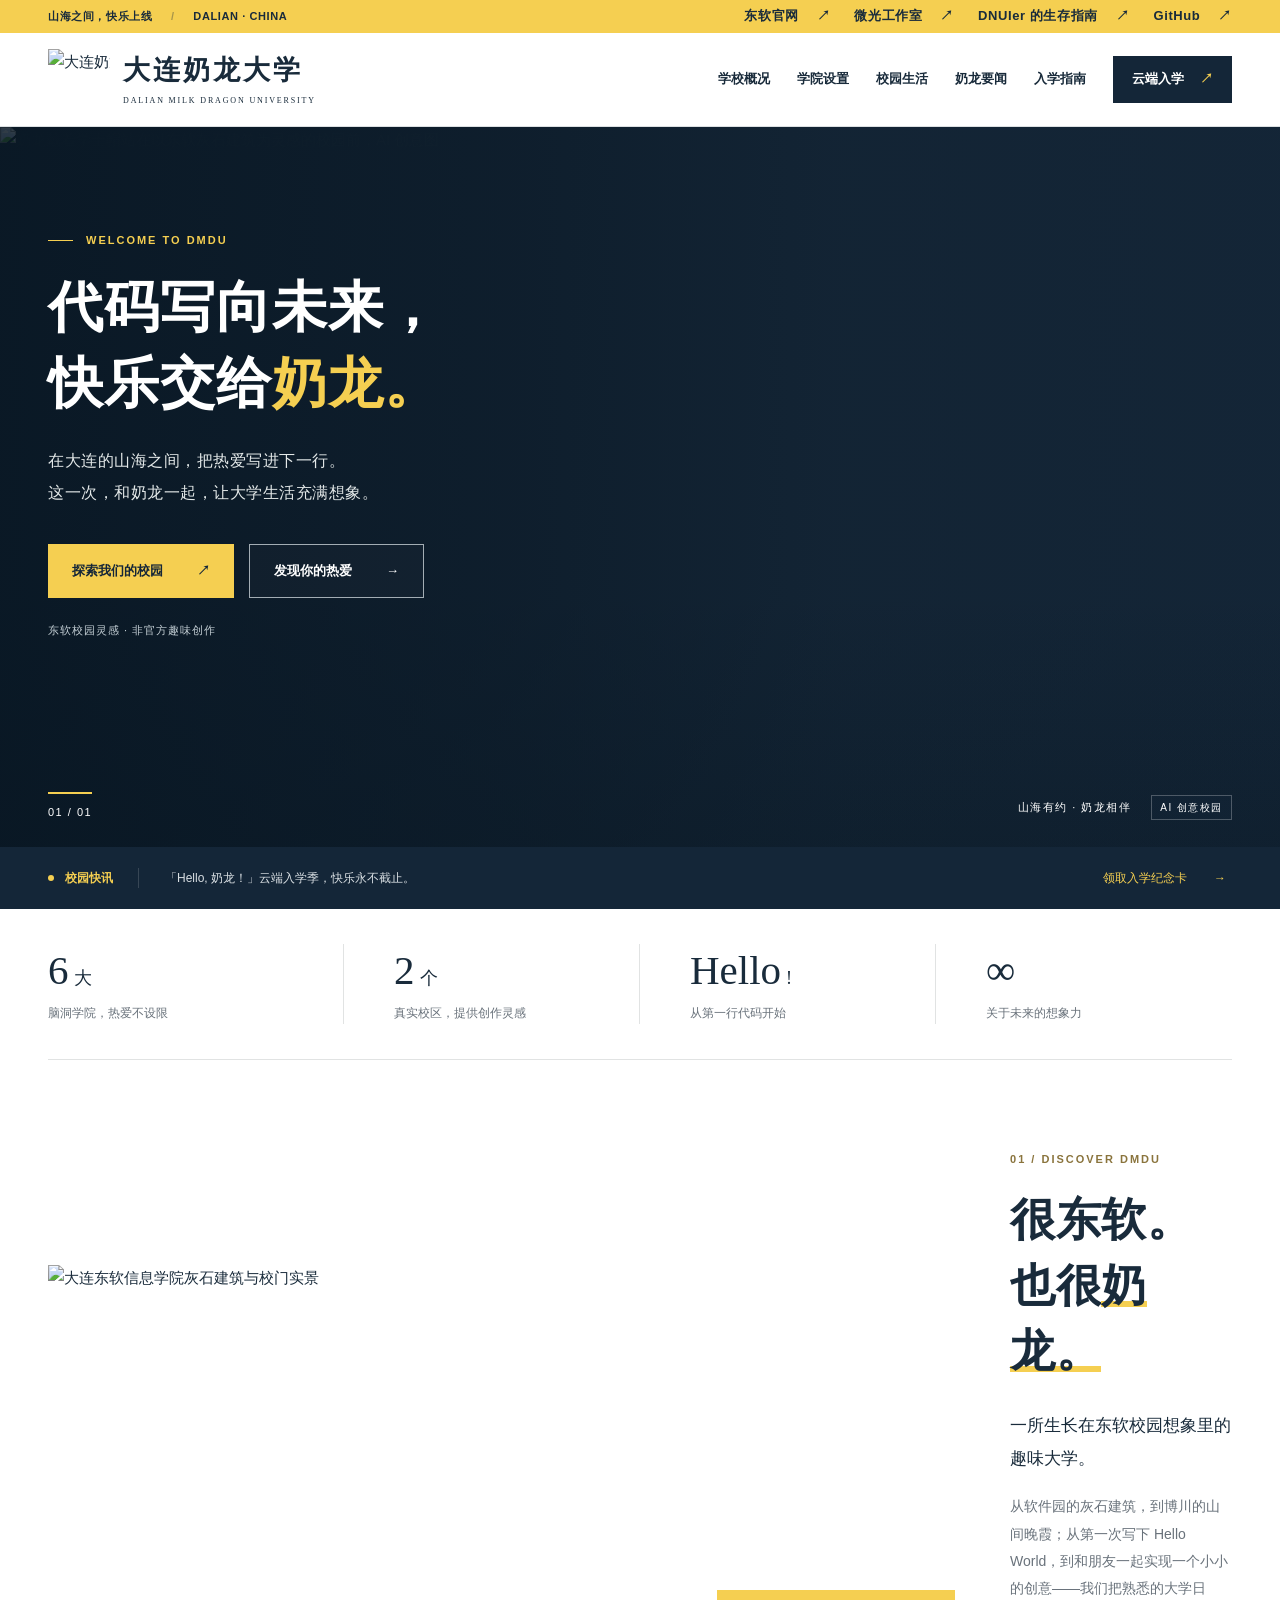
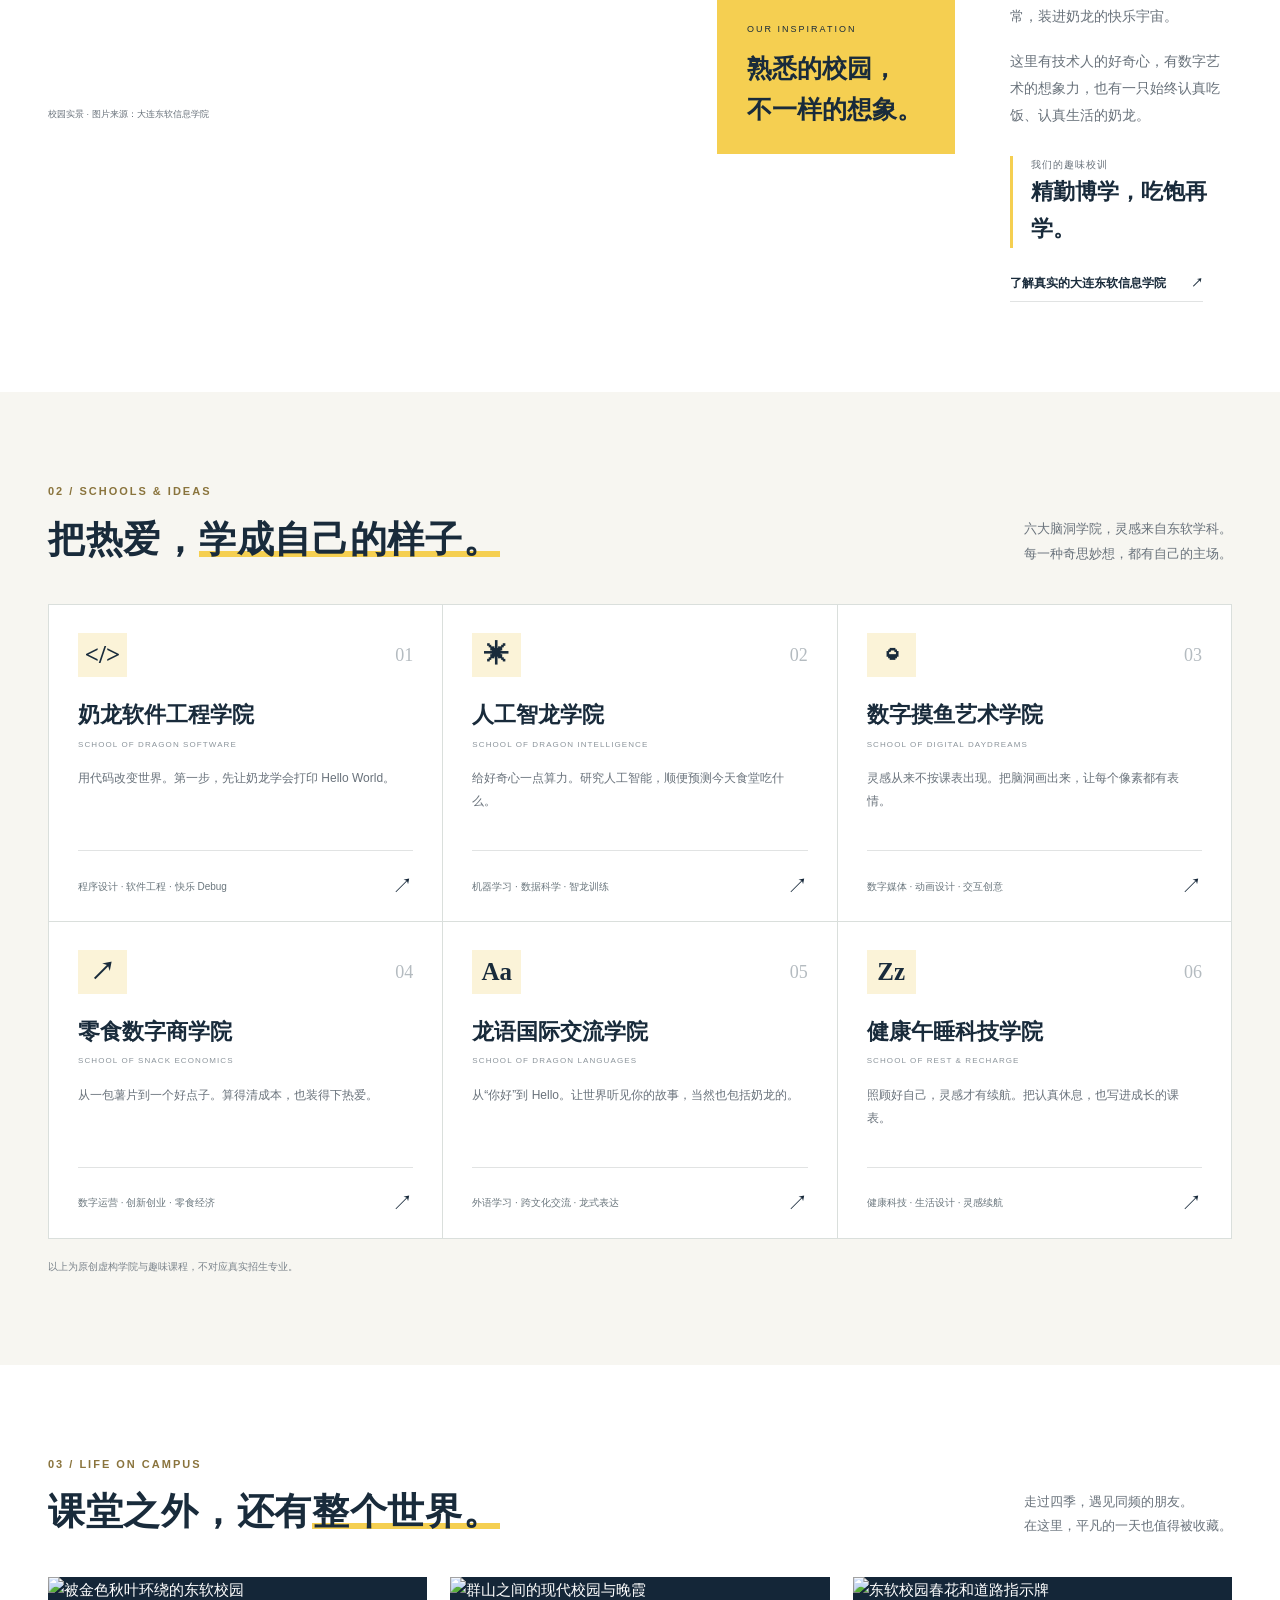
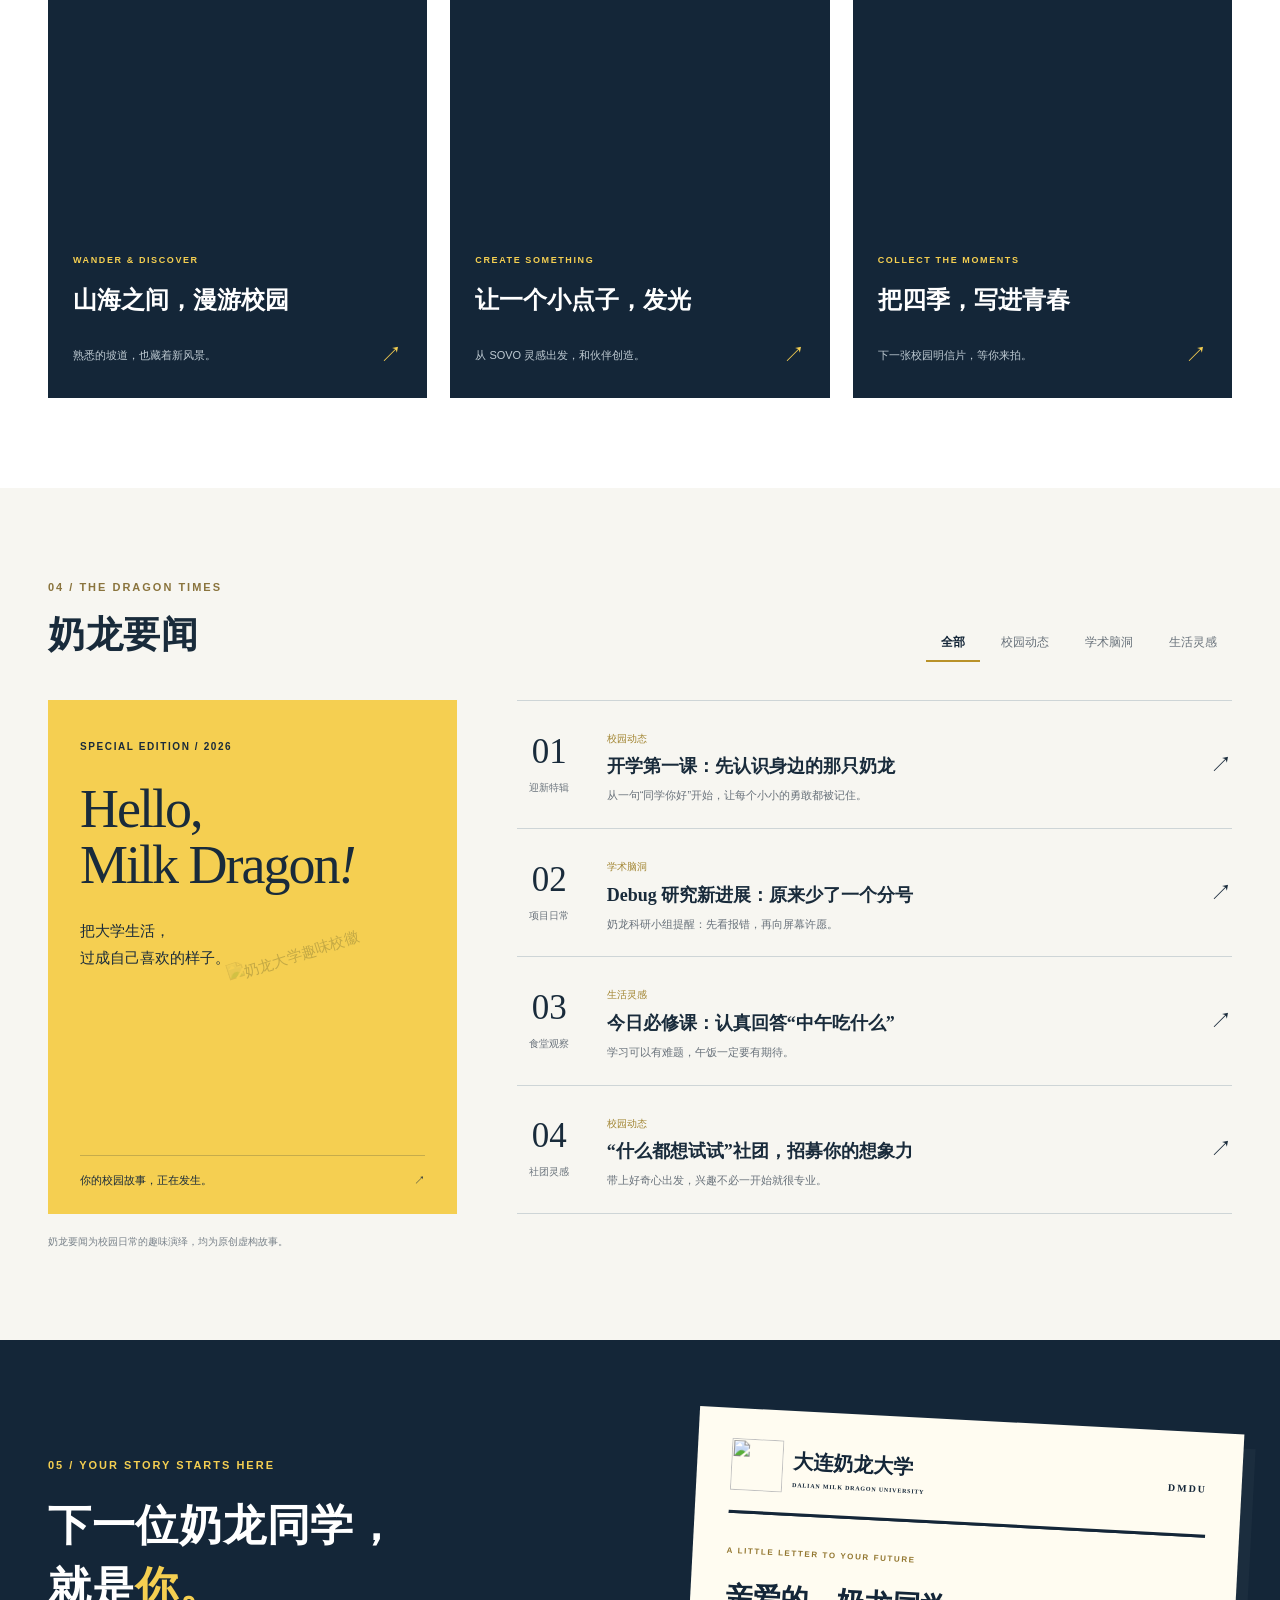
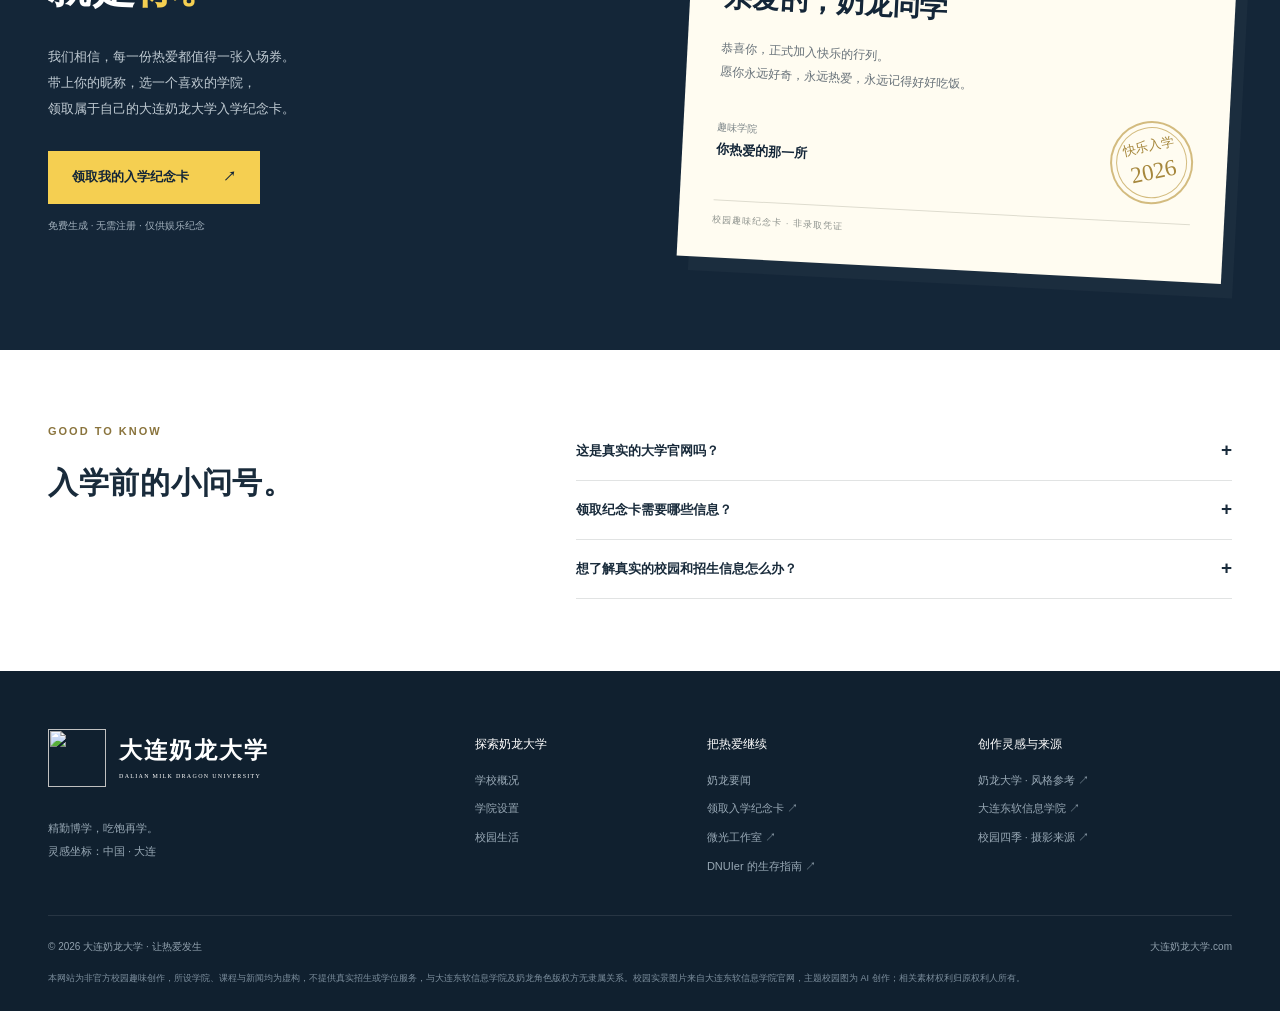
==== commit d2b24e89: "feat(dalian-nailong): 六所脑洞学院各有独立介绍页了，首页卡片可直接进入 (#4)" ====
--- a/index.html
+++ b/index.html
@@ -4,7 +4,6 @@
   <meta charset="UTF-8">
   <meta name="viewport" content="width=device-width,initial-scale=1">
   <meta name="theme-color" content="#142638">
-  <meta name="apple-mobile-web-app-title" content="奶龙大学">
   <title>大连奶龙大学 · 代码写向未来，快乐交给奶龙</title>
   <meta name="description" content="山海之间，快乐上线。以大连东软校园为灵感的奶龙大学趣味创作：探索六大脑洞学院、漫游校园、领取专属入学纪念卡。非官方、非招生网站。">
   <link rel="canonical" href="https://xn--pssa0vz4e155inzt.com/">
@@ -14,12 +13,9 @@
   <meta property="og:type" content="website">
   <meta property="og:locale" content="zh_CN">
   <link rel="icon" href="assets/seal.svg" type="image/svg+xml">
-  <link rel="apple-touch-icon" href="assets/icon-180.png">
-  <link rel="manifest" href="site.webmanifest">
-  <link rel="alternate" type="application/atom+xml" href="https://xn--pssa0vz4e155inzt.com/feed.xml" title="大连奶龙大学 · 同学投稿">
   <link rel="preload" as="image" href="assets/hero-campus.webp">
-  <link rel="stylesheet" href="styles.css?v=9">
-  <script src="app.js?v=3" defer></script>
+  <link rel="stylesheet" href="styles.css?v=6">
+  <script src="app.js?v=2" defer></script>
 </head>
 <body>
 <a class="skip-link" href="#main">跳到主要内容</a>
@@ -28,7 +24,7 @@
   <div class="container header-inner">
     <a class="brand" href="#home" aria-label="大连奶龙大学首页"><img src="assets/seal.svg" width="62" height="62" alt="大连奶龙大学趣味校徽"><span><strong>大连奶龙大学</strong><small>DALIAN MILK DRAGON UNIVERSITY</small></span></a>
     <button id="menu-toggle" class="menu-toggle" aria-label="打开导航菜单" aria-controls="site-nav" aria-expanded="false"><span></span><span></span><span></span></button>
-    <nav id="site-nav" aria-label="主导航"><a href="#about">学校概况</a><a href="#colleges">学院设置</a><a href="#campus">校园生活</a><a href="#news">奶龙要闻</a><a href="#join">入学指南</a><a href="clubs.html">真实社团</a><a href="submissions.html">同学投稿</a><button class="nav-apply" data-enroll>云端入学 <span aria-hidden="true">↗</span></button></nav>
+    <nav id="site-nav" aria-label="主导航"><a href="#about">学校概况</a><a href="#colleges">学院设置</a><a href="#campus">校园生活</a><a href="#news">奶龙要闻</a><a href="#join">入学指南</a><button class="nav-apply" data-enroll>云端入学 <span aria-hidden="true">↗</span></button></nav>
   </div>
 </header>
 <main id="main">
@@ -38,7 +34,7 @@
     <div class="container hero-content"><p class="eyebrow light"><span></span> WELCOME TO DMDU</p><h1 id="hero-title">代码写向未来，<br>快乐交给<span>奶龙。</span></h1><p class="hero-description">在大连的山海之间，把热爱写进下一行。<br>这一次，和奶龙一起，让大学生活充满想象。</p><div class="hero-actions"><a class="button button-yellow" href="#campus">探索我们的校园 <span aria-hidden="true">↗</span></a><a class="button button-outline" href="#colleges">发现你的热爱 <span aria-hidden="true">→</span></a></div><p class="hero-note">东软校园灵感 · 非官方趣味创作</p></div>
     <div class="hero-caption"><span>01 / 01</span><span>山海有约 · 奶龙相伴 <i>AI 创意校园</i></span></div>
   </section>
-  <div class="bulletin"><div class="container bulletin-inner"><span class="bulletin-label"><span class="live-dot"></span> 校园快讯</span><span><!-- bulletin:start -->「Hello, 奶龙！」云端入学季，快乐永不截止。<!-- bulletin:end --></span><button data-enroll>领取入学纪念卡 <span aria-hidden="true">→</span></button></div></div>
+  <div class="bulletin"><div class="container bulletin-inner"><span class="bulletin-label"><span class="live-dot"></span> 校园快讯</span><span>「Hello, 奶龙！」云端入学季，快乐永不截止。</span><button data-enroll>领取入学纪念卡 <span aria-hidden="true">→</span></button></div></div>
   <section class="numbers container" aria-label="认识这所趣味大学"><div><strong>6<span>大</span></strong><p>脑洞学院，热爱不设限</p></div><div><strong>2<span>个</span></strong><p>真实校区，提供创作灵感</p></div><div><strong>Hello<span>!</span></strong><p>从第一行代码开始</p></div><div><strong>∞</strong><p>关于未来的想象力</p></div></section>
   <section class="section about-section" id="about"><div class="container about-grid"><div class="about-picture"><img src="assets/campus-overview.webp" alt="大连东软信息学院灰石建筑与校门实景" width="1600" height="780" loading="lazy"><div class="photo-tag"><span>OUR INSPIRATION</span><strong>熟悉的校园，<br>不一样的想象。</strong></div><span class="picture-credit">校园实景 · 图片来源：大连东软信息学院</span></div><div class="about-copy"><p class="eyebrow">01 / DISCOVER DMDU</p><h2>很东软。<br>也很<span class="accent-underline">奶龙。</span></h2><p class="intro">一所生长在东软校园想象里的趣味大学。</p><p>从软件园的灰石建筑，到博川的山间晚霞；从第一次写下 Hello World，到和朋友一起实现一个小小的创意——我们把熟悉的大学日常，装进奶龙的快乐宇宙。</p><p>这里有技术人的好奇心，有数字艺术的想象力，也有一只始终认真吃饭、认真生活的奶龙。</p><div class="motto"><span>我们的趣味校训</span><strong>精勤博学，吃饱再学。</strong></div><a class="text-link" href="https://www.neusoft.edu.cn/" target="_blank" rel="noopener noreferrer">了解真实的大连东软信息学院 <span aria-hidden="true">↗</span></a></div></div></section>
   <section class="section colleges-section" id="colleges"><div class="container"><div class="section-head"><div><p class="eyebrow">02 / SCHOOLS & IDEAS</p><h2>把热爱，<span class="accent-underline">学成自己的样子。</span></h2></div><p>六大脑洞学院，灵感来自东软学科。<br>每一种奇思妙想，都有自己的主场。</p></div><div class="college-grid">
@@ -61,39 +57,9 @@
     <article data-category="campus"><button data-story="society"><span class="news-date"><strong>04</strong><small>社团灵感</small></span><span class="news-body"><span class="news-type">校园动态</span><h3>“什么都想试试”社团，招募你的想象力</h3><p>带上好奇心出发，兴趣不必一开始就很专业。</p></span><span class="news-arrow">↗</span></button></article>
   </div></div><p class="section-footnote">奶龙要闻为校园日常的趣味演绎，均为原创虚构故事。</p></div></section>
   <section class="join-section" id="join"><div class="container join-grid"><div><p class="eyebrow light">05 / YOUR STORY STARTS HERE</p><h2>下一位奶龙同学，<br>就是<span>你。</span></h2><p>我们相信，每一份热爱都值得一张入场券。<br>带上你的昵称，选一个喜欢的学院，<br>领取属于自己的大连奶龙大学入学纪念卡。</p><button class="button button-yellow" data-enroll>领取我的入学纪念卡 <span aria-hidden="true">↗</span></button><span class="join-small">免费生成 · 无需注册 · 仅供娱乐纪念</span></div><div class="admission-preview" aria-label="入学纪念卡示意"><div class="admission-brand"><img src="assets/seal.svg" width="52" height="52" alt=""><span>大连奶龙大学<small>DALIAN MILK DRAGON UNIVERSITY</small></span><b>DMDU</b></div><div class="admission-rule"></div><span class="tiny-label">A LITTLE LETTER TO YOUR FUTURE</span><h3>亲爱的，奶龙同学</h3><p>恭喜你，正式加入快乐的行列。<br>愿你永远好奇，永远热爱，永远记得好好吃饭。</p><div class="admission-footer"><div><small>趣味学院</small><strong>你热爱的那一所</strong></div><span class="admission-stamp">快乐入学<br><b>2026</b></span></div><div class="admission-fine">校园趣味纪念卡 · 非录取凭证</div></div></div></section>
-  <section class="section clubs-section" id="clubs"><div class="container"><div class="section-head"><div><p class="eyebrow">06 / REAL DNUI · STUDENT ORGANIZATIONS</p><h2>真实东软，<span class="accent-underline">学生组织。</span></h2></div><p>前面都是虚构的奶龙大学。<br>这一节讲真实校园里的三个技术组织。</p></div><div class="college-grid">
-    <a class="college-card" href="clubs.html#nss"><span class="college-top"><span class="college-symbol">⌗</span><span class="college-number">01</span></span><h3>大连东软网络安全工作室</h3><p class="college-en">NSS CYBERSECURITY LAB</p><p class="college-description">打 CTF、做攻防的那群人。学校官方新闻点名过它的全国二等奖与三等奖。</p><span class="college-bottom"><span class="source-tag is-official">官方已核实</span><span>↗</span></span></a>
-    <a class="college-card" href="clubs.html#shimmer"><span class="college-top"><span class="college-symbol">◍</span><span class="college-number">02</span></span><h3>微光网络工作室</h3><p class="college-en">SHIMMER NETWORK STUDIO</p><p class="college-description">学校官网的开发者。学校官网每一页页脚都署名「技术支持：微光网络工作室」。</p><span class="college-bottom"><span class="source-tag is-official">官方已核实</span><span>↗</span></span></a>
-    <a class="college-card" href="clubs.html#acm"><span class="college-top"><span class="college-symbol">{ }</span><span class="college-number">03</span></span><h3>ACM 编程爱好者社</h3><p class="college-en">ACM PROGRAMMING CLUB</p><p class="college-description">2010 年创立、每天训练的老牌算法社团。辽宁省赛金奖，CCPC 东北四省区赛银牌。</p><span class="college-bottom"><span class="source-tag is-official">官方已核实</span><span>↗</span></span></a>
-  </div><p class="college-note">这一节与上面五节的性质不同：<strong>三家组织都真实存在</strong>，名称、性质与战绩都能在学校官网或组织官网查到，本站按来源层级逐条标注，只在学生整理资料里出现的内容会单独注明；而本站的六所脑洞学院、趣味课程、奶龙教授与奶龙要闻全部为原创虚构。两者不混排，点开卡片可以看到每个组织的详细信息与出处。</p></div></section>
-  <section class="section submissions-section" id="submissions"><div class="container"><div class="section-head"><div><p class="eyebrow">07 / NOTES FROM CLASSMATES</p><h2>同学们写下的，<span class="accent-underline">真实的事。</span></h2></div><p>虚构的大学里，<br>装着真人真事。</p></div>
-  <!-- submissions:start -->
-    <div class="college-grid-3">
-      <a class="submission-teaser" href="submissions.html#s-sample-2026-10-06-first-hello-world">
-        <span class="tiny-label">2026.10.06 · 文字故事</span>
-        <h3>第一次把 Hello World 打印出来的时候</h3>
-        <p>从一片报错到屏幕上那行绿色的字，用了两个晚上，也认识了一个愿意陪我看代码的同学。</p>
-        <span class="submission-teaser-bottom">一只夜猫子 · 奶龙软件工程学院</span>
-      </a>
-      <a class="submission-teaser" href="submissions.html#s-sample-2026-10-01-canteen-note">
-        <span class="tiny-label">2026.10.01 · 随手一句</span>
-        <h3>食堂三楼靠窗那排座位，下午四点的光很好看</h3>
-        <p>一句很短的话，配一张随手拍的照片。留给自己，也留给同样喜欢那个位置的人。</p>
-        <span class="submission-teaser-bottom">上课偷看窗外 · 龙语国际交流学院</span>
-      </a>
-      <a class="submission-teaser" href="submissions.html#s-sample-2026-09-28-classroom-monitor">
-        <span class="tiny-label">2026.09.28 · 作品分享</span>
-        <h3>花一周写了个「哪间教室还亮着灯」的小网页</h3>
-        <p>本来只想省下在楼道里来回走的那十分钟，最后变成了一个能按楼层筛选的小工具。</p>
-        <span class="submission-teaser-bottom">写不完就不写 · 人工智龙学院</span>
-      </a>
-    </div>
-    <a class="text-link" href="submissions.html">看看全部投稿 <span aria-hidden="true">↗</span></a>
-    <!-- submissions:end -->
-  <p class="section-footnote">投稿都经过本人同意才发布，署名用投稿人自己选的昵称，每一条都标了授权方式。</p></div></section>
   <section class="faq-section"><div class="container faq-grid"><div><p class="eyebrow">GOOD TO KNOW</p><h2>入学前的小问号。</h2></div><div class="faq-list"><details><summary>这是真实的大学官网吗？<span>+</span></summary><p>这是“大连奶龙大学”校园趣味创作，以大连东软信息学院的校园与学习生活为灵感，与真实学校和奶龙角色版权方均无官方隶属关系。真实学校信息请访问 <a href="https://www.neusoft.edu.cn/" target="_blank" rel="noopener noreferrer">大连东软信息学院官网</a>。</p></details><details><summary>领取纪念卡需要哪些信息？<span>+</span></summary><p>只需要一个你喜欢的昵称和一个脑洞学院。纪念卡在你的浏览器里生成，不需要注册，也不会上传昵称。生成后可以下载保存。</p></details><details><summary>想了解真实的校园和招生信息怎么办？<span>+</span></summary><p>请以大连东软信息学院官网发布的信息为准。本网站没有真实招生、缴费、学籍或学位服务，也不接受任何形式的费用。</p></details></div></div></section>
 </main>
-<footer class="site-footer"><div class="container"><div class="footer-main"><div><a class="brand footer-brand" href="#home"><img src="assets/seal.svg" width="58" height="58" alt=""><span><strong>大连奶龙大学</strong><small>DALIAN MILK DRAGON UNIVERSITY</small></span></a><p>精勤博学，吃饱再学。<br>灵感坐标：中国 · 大连</p></div><div><h3>探索奶龙大学</h3><a href="#about">学校概况</a><a href="#colleges">学院设置</a><a href="#campus">校园生活</a><a href="clubs.html">真实社团</a><a href="submissions.html">同学投稿</a></div><div><h3>把热爱继续</h3><a href="#news">奶龙要闻</a><button data-enroll>领取入学纪念卡 ↗</button><a href="https://shimmer.neusoft.edu.cn/" target="_blank" rel="noopener noreferrer">微光工作室 ↗</a><a href="https://survive.dnui.cc/" target="_blank" rel="noopener noreferrer">DNUIer 的生存指南 ↗</a></div><div><h3>创作灵感与来源</h3><a href="https://www.milkdragonuniversity.me/" target="_blank" rel="noopener noreferrer">奶龙大学 · 风格参考 ↗</a><a href="https://www.neusoft.edu.cn/" target="_blank" rel="noopener noreferrer">大连东软信息学院 ↗</a><a href="https://www.neusoft.edu.cn/html/1074/" target="_blank" rel="noopener noreferrer">校园四季 · 摄影来源 ↗</a></div></div><div class="footer-bottom"><span>© 2026 大连奶龙大学 · 让热爱发生</span><span>大连奶龙大学.com</span></div><p class="disclaimer">本网站为非官方校园趣味创作，所设学院、课程与新闻均为虚构，不提供真实招生或学位服务，与大连东软信息学院及奶龙角色版权方无隶属关系。校园实景图片来自大连东软信息学院官网，主题校园图为 AI 创作；相关素材权利归原权利人所有。</p></div></footer>
+<footer class="site-footer"><div class="container"><div class="footer-main"><div><a class="brand footer-brand" href="#home"><img src="assets/seal.svg" width="58" height="58" alt=""><span><strong>大连奶龙大学</strong><small>DALIAN MILK DRAGON UNIVERSITY</small></span></a><p>精勤博学，吃饱再学。<br>灵感坐标：中国 · 大连</p></div><div><h3>探索奶龙大学</h3><a href="#about">学校概况</a><a href="#colleges">学院设置</a><a href="#campus">校园生活</a></div><div><h3>把热爱继续</h3><a href="#news">奶龙要闻</a><button data-enroll>领取入学纪念卡 ↗</button><a href="https://shimmer.neusoft.edu.cn/" target="_blank" rel="noopener noreferrer">微光工作室 ↗</a><a href="https://survive.dnui.cc/" target="_blank" rel="noopener noreferrer">DNUIer 的生存指南 ↗</a></div><div><h3>创作灵感与来源</h3><a href="https://www.milkdragonuniversity.me/" target="_blank" rel="noopener noreferrer">奶龙大学 · 风格参考 ↗</a><a href="https://www.neusoft.edu.cn/" target="_blank" rel="noopener noreferrer">大连东软信息学院 ↗</a><a href="https://www.neusoft.edu.cn/html/1074/" target="_blank" rel="noopener noreferrer">校园四季 · 摄影来源 ↗</a></div></div><div class="footer-bottom"><span>© 2026 大连奶龙大学 · 让热爱发生</span><span>大连奶龙大学.com</span></div><p class="disclaimer">本网站为非官方校园趣味创作，所设学院、课程与新闻均为虚构，不提供真实招生或学位服务，与大连东软信息学院及奶龙角色版权方无隶属关系。校园实景图片来自大连东软信息学院官网，主题校园图为 AI 创作；相关素材权利归原权利人所有。</p></div></footer>
 <button id="back-to-top" class="back-to-top" aria-label="回到顶部">↑</button>
 <dialog id="detail-dialog" class="site-dialog" aria-labelledby="detail-title"><button type="button" class="dialog-close" data-close aria-label="关闭详情">×</button><div id="detail-content"></div></dialog>
 <dialog id="enroll-dialog" class="site-dialog enroll-dialog" aria-labelledby="enroll-title"><button type="button" class="dialog-close" data-close aria-label="关闭入学纪念卡">×</button><p class="dialog-eyebrow">A WARM WELCOME TO DMDU</p><h2 id="enroll-title" class="dialog-title">你好，未来的奶龙同学。</h2><form id="enroll-form"><p class="dialog-description">给快乐一点仪式感。填一个昵称，领取你的专属纪念卡。</p><label for="student-name">你的昵称</label><input id="student-name" name="nickname" maxlength="12" placeholder="例如：今天不写 Bug" required autocomplete="off"><label for="student-college">选择你的脑洞学院</label><select id="student-college" name="college" required><option value="" disabled selected>哪一种热爱，最像你？</option><option value="code">奶龙软件工程学院</option><option value="ai">人工智龙学院</option><option value="design">数字摸鱼艺术学院</option><option value="business">零食数字商学院</option><option value="language">龙语国际交流学院</option><option value="health">健康午睡科技学院</option></select><label class="consent-label"><input id="fun-consent" type="checkbox" required><span>我知道这是一张趣味纪念卡，不是真实录取凭证。</span></label><button class="button button-yellow" type="submit">生成我的纪念卡 <span>↗</span></button><p class="form-note">只在当前浏览器生成，不上传或保存你的昵称。</p></form><div id="enroll-result" hidden><div class="result-card"><img src="assets/seal.svg" width="66" height="66" alt="大连奶龙大学校徽"><p>大连奶龙大学 · 入学纪念卡</p><h3 id="card-name"></h3><p>欢迎加入 <strong id="card-college"></strong></p><p class="result-card-meta"><span id="card-id"></span><span id="card-date"></span></p><small>校园趣味纪念卡 · 非录取凭证</small></div><div class="result-actions"><button id="download-card" type="button" class="button button-yellow">下载纪念卡 ↓</button><button id="enroll-reset" type="button" class="button button-plain">再做一张</button></div></div></dialog>
--- a/styles.css
+++ b/styles.css
@@ -1,10 +1,10 @@
 @charset "UTF-8";
 :root{--navy:#142638;--navy-deep:#10202f;--yellow:#f5cf51;--yellow-light:#fbf3d8;--paper:#f7f6f1;--ink:#192b3b;--muted:#69727b;--line:#e1e3e3;--serif:"Songti SC","STSong","Noto Serif CJK SC","SimSun",serif;--sans:-apple-system,BlinkMacSystemFont,"PingFang SC","Microsoft YaHei",Arial,sans-serif}
-*{box-sizing:border-box}html{scroll-behavior:smooth;scroll-padding-top:108px}body{margin:0;background:#fff;color:var(--ink);font-family:var(--sans);font-size:15px;line-height:1.7;-webkit-font-smoothing:antialiased}button,input,select{font:inherit}button,a{-webkit-tap-highlight-color:transparent}button{color:inherit;cursor:pointer}button{border:0}a{color:inherit;text-decoration:none}img{display:block;max-width:100%;object-fit:cover}h1,h2,h3,p{margin:0}button:focus-visible,a:focus-visible,summary:focus-visible,input:focus-visible,select:focus-visible{outline:3px solid #b8860b;outline-offset:5px}[hidden]{display:none!important}.container{width:min(1240px,calc(100% - 96px));margin-inline:auto}.skip-link{position:fixed;top:-100px;left:20px;background:var(--yellow);padding:12px;z-index:100}.skip-link:focus{top:10px}.utility{background:var(--yellow);font-size:11px;font-weight:600;letter-spacing:.6px}.utility-inner{height:33px;display:flex;justify-content:space-between;align-items:center}.utility-divider{margin:0 15px;opacity:.35}.utility a{font-size:13px;display:flex;gap:18px;align-items:center}.utility a:hover{text-decoration:underline}.site-header{position:sticky;top:0;z-index:30;background:rgba(255,255,255,.97);border-bottom:1px solid #dce0e2;backdrop-filter:blur(14px)}.header-inner{height:93px;display:flex;align-items:center;justify-content:space-between;gap:28px}.brand{display:inline-flex;align-items:center;gap:13px;white-space:nowrap}.brand img{flex-shrink:0}.brand strong{display:block;font-family:var(--serif);font-size:27px;font-weight:900;letter-spacing:3px;line-height:1.4}.brand small{display:block;font-family:Georgia,serif;font-size:8px;letter-spacing:1.85px;margin-top:4px}#site-nav{display:flex;align-items:center;gap:27px;font-size:13px;font-weight:600}#site-nav>a{padding-block:33px;position:relative}#site-nav>a:after{content:"";position:absolute;bottom:25px;left:0;width:0;height:2px;background:var(--yellow);transition:width .2s}#site-nav>a:hover:after{width:100%}#site-nav>a[aria-current]:after{width:100%}.nav-apply{background:var(--navy);color:#fff;padding:12px 19px;font-size:13px}.nav-apply span{color:var(--yellow);margin-left:12px}.nav-apply:hover{background:#294258}.menu-toggle{display:none}.hero{position:relative;min-height:630px;height:min(720px,calc(100svh - 126px));background:var(--navy);isolation:isolate;overflow:hidden}.hero-image{width:100%;height:100%;position:absolute;inset:0;object-position:center 59%;z-index:-3}.hero-shade{position:absolute;inset:0;background:linear-gradient(90deg,rgba(8,22,34,.84) 0%,rgba(10,24,36,.58) 39%,rgba(12,25,33,.16) 66%,rgba(12,25,33,.06)),linear-gradient(0deg,rgba(8,22,34,.34),transparent 35%);z-index:-2}.hero-content{padding-top:104px;padding-bottom:80px;color:#fff}.eyebrow{font-family:Arial,var(--sans);font-size:11px;font-weight:700;letter-spacing:2px;color:#8a743d;margin-bottom:20px;display:flex;align-items:center;gap:13px}.eyebrow.light{color:var(--yellow)}.eyebrow.light>span{width:25px;height:1px;background:var(--yellow)}h1{font-family:var(--serif);font-weight:900;font-size:clamp(42px,4.3vw,65px);line-height:1.38;letter-spacing:1px}h1 span{color:var(--yellow)}.hero-description{font-size:16px;line-height:2;color:#e4e9e9;letter-spacing:.5px;margin-top:23px}.hero-actions{display:flex;gap:15px;margin-top:35px}.button{display:inline-flex;align-items:center;justify-content:space-between;gap:34px;padding:15px 24px;font-size:13px;font-weight:700;min-height:53px;transition:transform .2s,background .2s}.button:hover{transform:translateY(-2px)}.button-yellow{background:var(--yellow);color:var(--navy)}.button-yellow:hover{background:#ffe180}.button-outline{color:#fff;border:1px solid #a3adb4;background:#ffffff05}.button-outline:hover{background:#ffffff17}.hero-note{font-size:11px;color:#c3ced4;margin-top:23px;letter-spacing:1px}.hero-caption{position:absolute;bottom:25px;right:max(48px,calc((100% - 1240px)/2));left:max(48px,calc((100% - 1240px)/2));display:flex;justify-content:space-between;color:#fff;font-size:11px;letter-spacing:1.5px}.hero-caption>span:first-child{border-top:2px solid var(--yellow);padding-top:9px}.hero-caption>span:last-child{display:flex;align-items:center;gap:20px}.hero-caption i{font-style:normal;font-size:10px;background:#14263860;padding:3px 8px;border:1px solid #ffffff40}.bulletin{background:var(--navy);color:#d9dfe3}.bulletin-inner{min-height:62px;display:flex;align-items:center;gap:26px;font-size:12px}.bulletin-label{display:flex;align-items:center;gap:11px;color:var(--yellow);font-weight:700;white-space:nowrap;padding-right:25px;border-right:1px solid #ffffff26}.live-dot{width:6px;height:6px;border-radius:50%;background:var(--yellow)}.bulletin-inner>button{margin-left:auto;background:transparent;color:var(--yellow);font-size:12px;white-space:nowrap}.bulletin-inner>button>span{margin-left:24px}.numbers{display:grid;grid-template-columns:repeat(4,1fr);padding-block:35px;border-bottom:1px solid var(--line)}.numbers>div{border-right:1px solid var(--line);padding-left:50px}.numbers>div:first-child{padding-left:0}.numbers>div:last-child{border:0}.numbers strong{font-family:Georgia,serif;font-size:41px;font-weight:400;line-height:1.3}.numbers strong>span{font-family:var(--serif);font-size:18px;margin-left:5px}.numbers p{font-size:12px;color:var(--muted);margin-top:6px}.section{padding:90px 0}.about-grid{display:grid;grid-template-columns:1fr 1fr;gap:80px;align-items:center}.about-picture{position:relative;padding-bottom:64px}.about-picture>img{width:100%;height:430px;object-position:45% center}.photo-tag{position:absolute;bottom:32px;right:-25px;background:var(--yellow);width:238px;padding:24px 30px}.photo-tag>span{font-family:Arial,sans-serif;font-size:9px;letter-spacing:2px}.photo-tag strong{display:block;font-family:var(--serif);font-size:25px;line-height:1.65;margin-top:8px}.picture-credit{display:block;font-size:9px;color:var(--muted);margin-top:12px}.about-copy h2{font-size:45px}.about-copy>p:not(.eyebrow){font-size:14px;color:var(--muted);margin-top:18px;line-height:1.95}.about-copy>p.intro{font-size:17px;color:var(--ink);margin-top:25px}h2{font-family:var(--serif);font-size:37px;line-height:1.45;font-weight:900;letter-spacing:.7px}.accent-underline{background:linear-gradient(transparent 79%,var(--yellow) 79%,var(--yellow) 92%,transparent 92%)}.motto{margin-top:26px;padding-left:18px;border-left:3px solid var(--yellow)}.motto>span{display:block;font-size:10px;letter-spacing:1px;color:var(--muted)}.motto>strong{font-family:var(--serif);font-size:22px;font-weight:600}.text-link{font-size:12px;font-weight:600;display:inline-flex;align-items:center;gap:25px;border-bottom:1px solid var(--line);padding-bottom:8px;margin-top:25px}.text-link:hover{border-color:#947122}.colleges-section{background:var(--paper)}.section-head{display:flex;align-items:flex-end;justify-content:space-between;gap:30px;margin-bottom:38px}.section-head .eyebrow{margin-bottom:12px}.section-head>p{font-size:13px;color:var(--muted);line-height:1.9;flex-shrink:0}.college-grid{display:grid;grid-template-columns:repeat(3,1fr);gap:1px;background:#dadfdc;border:1px solid #dadfdc}.college-card{display:block;text-align:left;background:#fff;padding:28px 29px 0;transition:background .2s;min-width:0}.college-card:hover{background:#fffaf0}.college-top{display:flex;align-items:center;justify-content:space-between;margin-bottom:19px}.college-symbol{height:44px;min-width:49px;display:flex;align-items:center;justify-content:center;background:var(--yellow-light);font-family:Georgia,serif;font-size:25px;font-weight:700}.college-number{color:#b4bbc0;font-family:Georgia,serif;font-size:18px}.college-card h3{font-family:var(--serif);font-size:22px;font-weight:800}.college-en{font-family:Arial,sans-serif;font-size:8px;letter-spacing:1.1px;color:#8b949b;margin-top:4px}.college-description{font-size:12px;color:var(--muted);margin-top:16px;line-height:1.9;min-height:60px}.college-bottom{display:flex;align-items:center;justify-content:space-between;gap:8px;font-size:10px;border-top:1px solid var(--line);margin-top:23px;padding:17px 0;color:#6b777e}.college-bottom>span{font-size:21px;color:var(--navy);transition:transform .2s}.college-card:hover .college-bottom>span{transform:translate(3px,-3px)}.section-footnote{font-size:10px;color:#7a838b;margin-top:19px}.campus-grid{display:grid;grid-template-columns:repeat(3,1fr);gap:23px}.campus-card{background:var(--navy);color:#fff;text-align:left;padding:0;overflow:hidden}.campus-card>img{width:100%;height:244px;transition:transform .5s}.campus-card:hover>img{transform:scale(1.045)}.campus-card-content{display:block;padding:24px 25px}.tiny-label{font-family:Arial,sans-serif;font-size:9px;letter-spacing:1.6px;font-weight:600}.campus-card-content>.tiny-label{color:var(--yellow)}.campus-card-content>strong{display:block;font-family:var(--serif);font-size:24px;font-weight:700;margin-top:10px}.campus-card-content>span:last-child{font-size:11px;color:#bfcbd3;margin-top:15px;display:flex;align-items:center;justify-content:space-between;gap:8px}.campus-card b{font-size:22px;font-weight:400;color:var(--yellow)}.news-section{background:var(--paper)}.news-filters{display:flex;gap:6px}.news-filters>button{font-size:12px;background:transparent;padding:8px 15px;border-bottom:2px solid transparent;color:var(--muted)}.news-filters>button[aria-pressed="true"]{border-bottom-color:#b99229;color:var(--navy);font-weight:700}.news-layout{display:grid;grid-template-columns:.8fr 1.4fr;gap:60px}.news-lead{background:var(--yellow);padding:32px;position:relative;overflow:hidden;min-height:450px}.news-lead>.tiny-label{font-size:10px}.news-lead h3{font-family:Georgia,serif;font-weight:400;font-size:54px;line-height:1.03;margin-top:25px;letter-spacing:-2px;position:relative;z-index:1}.news-lead h3>span{font-style:italic}.news-lead>p{font-size:15px;line-height:1.8;margin-top:23px;position:relative;z-index:1}.news-lead>img{position:absolute;right:-28px;bottom:60px;opacity:.22;width:230px;height:230px;transform:rotate(-18deg);mix-blend-mode:multiply}.news-lead-bottom{position:absolute;bottom:24px;left:32px;right:32px;display:flex;justify-content:space-between;font-size:11px;border-top:1px solid #14263835;padding-top:15px}.news-list article{border-top:1px solid #ced5d7}.news-list article:last-child{border-bottom:1px solid #ced5d7}.news-list article>button{display:flex;align-items:center;gap:25px;text-align:left;width:100%;background:transparent;padding:23px 0}.news-list article>button:hover h3{color:#9a751b}.news-date{width:65px;flex-shrink:0;text-align:center}.news-date strong{font-family:Georgia,serif;font-size:35px;font-weight:400;display:block;line-height:1.2}.news-date small{font-size:10px;color:var(--muted)}.news-type{font-size:10px;color:#a28532}.news-body h3{font-family:var(--serif);font-size:18px;line-height:1.5;font-weight:700;margin-top:4px}.news-body>p{font-size:11px;color:var(--muted);margin-top:6px}.news-arrow{margin-left:auto;font-size:22px;align-self:center}.join-section{padding:80px 0;background:var(--navy);color:#fff;overflow:hidden}.join-grid{display:grid;grid-template-columns:1fr 1fr;gap:95px;align-items:center}.join-section h2{font-size:43px}.join-section h2 span{color:var(--yellow)}.join-section p:not(.eyebrow){font-size:13px;color:#c0cbd3;line-height:2;margin-top:24px}.join-section .button{margin-top:29px}.join-small{font-size:10px;color:#a3b1bd;display:block;margin-top:13px}.admission-preview{background:#fffcf1;color:var(--navy);padding:30px 34px;transform:rotate(3deg);position:relative;box-shadow:12px 14px 0 #ffffff08}.admission-brand{display:flex;align-items:center;gap:10px}.admission-brand>span{font-family:var(--serif);font-size:20px;font-weight:700}.admission-brand small{font-family:Georgia,serif;font-size:6px;letter-spacing:.8px;display:block;margin-top:2px}.admission-brand>b{margin-left:auto;font-size:10px;font-family:Georgia,serif;letter-spacing:2px}.admission-rule{height:3px;background:var(--navy);border-bottom:1px solid var(--navy);margin:20px 0 22px}.admission-preview>.tiny-label{font-size:8px;color:#937730}.admission-preview h3{font-family:var(--serif);font-size:28px;margin-top:12px}.admission-preview>p{color:#667078!important;font-size:12px!important;line-height:2!important;margin-top:16px!important}.admission-footer{display:flex;align-items:center;justify-content:space-between;margin-top:15px}.admission-footer small{display:block;font-size:10px;color:#7c8588}.admission-footer strong{font-size:13px;font-weight:600}.admission-stamp{width:83px;height:83px;border:2px solid #b893389c;outline:1px solid #b893389c;outline-offset:-7px;border-radius:50%;display:flex;flex-direction:column;justify-content:center;text-align:center;color:#a6873c;font-family:var(--serif);font-size:13px;transform:rotate(-15deg);line-height:1.4}.admission-stamp b{font-family:Georgia,serif;font-size:23px;font-weight:400}.admission-fine{border-top:1px solid #dedccf;margin-top:18px;padding-top:12px;font-size:9px;color:#8d928d;letter-spacing:1px}.faq-section{padding:72px 0}.faq-grid{display:grid;grid-template-columns:1fr 1.4fr;gap:60px}.faq-section h2{font-size:30px}.faq-list details{border-bottom:1px solid var(--line)}.faq-list summary{list-style:none;cursor:pointer;display:flex;justify-content:space-between;gap:15px;font-size:13px;font-weight:600;padding:18px 0}.faq-list summary::-webkit-details-marker{display:none}.faq-list summary>span{font-size:19px;line-height:1}.faq-list details[open] summary>span{transform:rotate(45deg)}.faq-list p{font-size:12px;color:var(--muted);padding-bottom:20px;line-height:2}.faq-list a{text-decoration:underline}.site-footer{background:var(--navy-deep);color:#c4ced6;padding:58px 0 24px}.footer-main{display:grid;grid-template-columns:2fr 1fr 1.2fr 1.3fr;gap:36px;padding-bottom:39px}.footer-brand{color:#fff}.footer-brand strong{font-size:23px;letter-spacing:2px}.footer-brand small{font-size:6px;letter-spacing:1.3px}.footer-main>div>p{font-size:11px;line-height:2.1;color:#98a8b5;margin-top:22px}.footer-main h3{font-size:12px;font-weight:500;color:#fff;margin:5px 0 16px}.footer-main>div>a:not(.brand),.footer-main>div>button{display:block;background:transparent;padding:0;font-size:11px;color:#98a8b5;margin-top:10px;text-align:left}.footer-main a:hover,.footer-main button:hover{color:var(--yellow)}.footer-bottom{display:flex;justify-content:space-between;font-size:10px;border-top:1px solid #ffffff18;padding-top:22px;color:#91a1ae}.disclaimer{font-size:9px;line-height:1.9;color:#7c8e9d;margin-top:15px}.back-to-top{position:fixed;bottom:25px;right:23px;width:42px;height:42px;background:var(--yellow);font-size:21px;box-shadow:0 3px 15px #14263825;z-index:25;opacity:0;pointer-events:none;transform:translateY(15px);transition:opacity .2s,transform .2s}.back-to-top.is-visible{opacity:1;pointer-events:auto;transform:none}.mobile-break{display:none}.modal-open{overflow:hidden}
+*{box-sizing:border-box}html{scroll-behavior:smooth;scroll-padding-top:108px}body{margin:0;background:#fff;color:var(--ink);font-family:var(--sans);font-size:15px;line-height:1.7;-webkit-font-smoothing:antialiased}button,input,select{font:inherit}button,a{-webkit-tap-highlight-color:transparent}button{color:inherit;cursor:pointer}button{border:0}a{color:inherit;text-decoration:none}img{display:block;max-width:100%;object-fit:cover}h1,h2,h3,p{margin:0}button:focus-visible,a:focus-visible,summary:focus-visible,input:focus-visible,select:focus-visible{outline:3px solid #b8860b;outline-offset:5px}[hidden]{display:none!important}.container{width:min(1240px,calc(100% - 96px));margin-inline:auto}.skip-link{position:fixed;top:-100px;left:20px;background:var(--yellow);padding:12px;z-index:100}.skip-link:focus{top:10px}.utility{background:var(--yellow);font-size:11px;font-weight:600;letter-spacing:.6px}.utility-inner{height:33px;display:flex;justify-content:space-between;align-items:center}.utility-divider{margin:0 15px;opacity:.35}.utility a{font-size:13px;display:flex;gap:18px;align-items:center}.utility a:hover{text-decoration:underline}.site-header{position:sticky;top:0;z-index:30;background:rgba(255,255,255,.97);border-bottom:1px solid #dce0e2;backdrop-filter:blur(14px)}.header-inner{height:93px;display:flex;align-items:center;justify-content:space-between;gap:28px}.brand{display:inline-flex;align-items:center;gap:13px;white-space:nowrap}.brand img{flex-shrink:0}.brand strong{display:block;font-family:var(--serif);font-size:27px;font-weight:900;letter-spacing:3px;line-height:1.4}.brand small{display:block;font-family:Georgia,serif;font-size:8px;letter-spacing:1.85px;margin-top:4px}#site-nav{display:flex;align-items:center;gap:27px;font-size:13px;font-weight:600}#site-nav>a{padding-block:33px;position:relative}#site-nav>a:after{content:"";position:absolute;bottom:25px;left:0;width:0;height:2px;background:var(--yellow);transition:width .2s}#site-nav>a:hover:after{width:100%}.nav-apply{background:var(--navy);color:#fff;padding:12px 19px;font-size:13px}.nav-apply span{color:var(--yellow);margin-left:12px}.nav-apply:hover{background:#294258}.menu-toggle{display:none}.hero{position:relative;min-height:630px;height:min(720px,calc(100svh - 126px));background:var(--navy);isolation:isolate;overflow:hidden}.hero-image{width:100%;height:100%;position:absolute;inset:0;object-position:center 59%;z-index:-3}.hero-shade{position:absolute;inset:0;background:linear-gradient(90deg,rgba(8,22,34,.84) 0%,rgba(10,24,36,.58) 39%,rgba(12,25,33,.16) 66%,rgba(12,25,33,.06)),linear-gradient(0deg,rgba(8,22,34,.34),transparent 35%);z-index:-2}.hero-content{padding-top:104px;padding-bottom:80px;color:#fff}.eyebrow{font-family:Arial,var(--sans);font-size:11px;font-weight:700;letter-spacing:2px;color:#8a743d;margin-bottom:20px;display:flex;align-items:center;gap:13px}.eyebrow.light{color:var(--yellow)}.eyebrow.light>span{width:25px;height:1px;background:var(--yellow)}h1{font-family:var(--serif);font-weight:900;font-size:clamp(42px,4.3vw,65px);line-height:1.38;letter-spacing:1px}h1 span{color:var(--yellow)}.hero-description{font-size:16px;line-height:2;color:#e4e9e9;letter-spacing:.5px;margin-top:23px}.hero-actions{display:flex;gap:15px;margin-top:35px}.button{display:inline-flex;align-items:center;justify-content:space-between;gap:34px;padding:15px 24px;font-size:13px;font-weight:700;min-height:53px;transition:transform .2s,background .2s}.button:hover{transform:translateY(-2px)}.button-yellow{background:var(--yellow);color:var(--navy)}.button-yellow:hover{background:#ffe180}.button-outline{color:#fff;border:1px solid #a3adb4;background:#ffffff05}.button-outline:hover{background:#ffffff17}.hero-note{font-size:11px;color:#c3ced4;margin-top:23px;letter-spacing:1px}.hero-caption{position:absolute;bottom:25px;right:max(48px,calc((100% - 1240px)/2));left:max(48px,calc((100% - 1240px)/2));display:flex;justify-content:space-between;color:#fff;font-size:11px;letter-spacing:1.5px}.hero-caption>span:first-child{border-top:2px solid var(--yellow);padding-top:9px}.hero-caption>span:last-child{display:flex;align-items:center;gap:20px}.hero-caption i{font-style:normal;font-size:10px;background:#14263860;padding:3px 8px;border:1px solid #ffffff40}.bulletin{background:var(--navy);color:#d9dfe3}.bulletin-inner{min-height:62px;display:flex;align-items:center;gap:26px;font-size:12px}.bulletin-label{display:flex;align-items:center;gap:11px;color:var(--yellow);font-weight:700;white-space:nowrap;padding-right:25px;border-right:1px solid #ffffff26}.live-dot{width:6px;height:6px;border-radius:50%;background:var(--yellow)}.bulletin-inner>button{margin-left:auto;background:transparent;color:var(--yellow);font-size:12px;white-space:nowrap}.bulletin-inner>button>span{margin-left:24px}.numbers{display:grid;grid-template-columns:repeat(4,1fr);padding-block:35px;border-bottom:1px solid var(--line)}.numbers>div{border-right:1px solid var(--line);padding-left:50px}.numbers>div:first-child{padding-left:0}.numbers>div:last-child{border:0}.numbers strong{font-family:Georgia,serif;font-size:41px;font-weight:400;line-height:1.3}.numbers strong>span{font-family:var(--serif);font-size:18px;margin-left:5px}.numbers p{font-size:12px;color:var(--muted);margin-top:6px}.section{padding:90px 0}.about-grid{display:grid;grid-template-columns:1fr 1fr;gap:80px;align-items:center}.about-picture{position:relative;padding-bottom:64px}.about-picture>img{width:100%;height:430px;object-position:45% center}.photo-tag{position:absolute;bottom:32px;right:-25px;background:var(--yellow);width:238px;padding:24px 30px}.photo-tag>span{font-family:Arial,sans-serif;font-size:9px;letter-spacing:2px}.photo-tag strong{display:block;font-family:var(--serif);font-size:25px;line-height:1.65;margin-top:8px}.picture-credit{display:block;font-size:9px;color:var(--muted);margin-top:12px}.about-copy h2{font-size:45px}.about-copy>p:not(.eyebrow){font-size:14px;color:var(--muted);margin-top:18px;line-height:1.95}.about-copy>p.intro{font-size:17px;color:var(--ink);margin-top:25px}h2{font-family:var(--serif);font-size:37px;line-height:1.45;font-weight:900;letter-spacing:.7px}.accent-underline{background:linear-gradient(transparent 79%,var(--yellow) 79%,var(--yellow) 92%,transparent 92%)}.motto{margin-top:26px;padding-left:18px;border-left:3px solid var(--yellow)}.motto>span{display:block;font-size:10px;letter-spacing:1px;color:var(--muted)}.motto>strong{font-family:var(--serif);font-size:22px;font-weight:600}.text-link{font-size:12px;font-weight:600;display:inline-flex;align-items:center;gap:25px;border-bottom:1px solid var(--line);padding-bottom:8px;margin-top:25px}.text-link:hover{border-color:#947122}.colleges-section{background:var(--paper)}.section-head{display:flex;align-items:flex-end;justify-content:space-between;gap:30px;margin-bottom:38px}.section-head .eyebrow{margin-bottom:12px}.section-head>p{font-size:13px;color:var(--muted);line-height:1.9;flex-shrink:0}.college-grid{display:grid;grid-template-columns:repeat(3,1fr);gap:1px;background:#dadfdc;border:1px solid #dadfdc}.college-card{display:block;text-align:left;background:#fff;padding:28px 29px 0;transition:background .2s;min-width:0}.college-card:hover{background:#fffaf0}.college-top{display:flex;align-items:center;justify-content:space-between;margin-bottom:19px}.college-symbol{height:44px;min-width:49px;display:flex;align-items:center;justify-content:center;background:var(--yellow-light);font-family:Georgia,serif;font-size:25px;font-weight:700}.college-number{color:#b4bbc0;font-family:Georgia,serif;font-size:18px}.college-card h3{font-family:var(--serif);font-size:22px;font-weight:800}.college-en{font-family:Arial,sans-serif;font-size:8px;letter-spacing:1.1px;color:#8b949b;margin-top:4px}.college-description{font-size:12px;color:var(--muted);margin-top:16px;line-height:1.9;min-height:60px}.college-bottom{display:flex;align-items:center;justify-content:space-between;gap:8px;font-size:10px;border-top:1px solid var(--line);margin-top:23px;padding:17px 0;color:#6b777e}.college-bottom>span{font-size:21px;color:var(--navy);transition:transform .2s}.college-card:hover .college-bottom>span{transform:translate(3px,-3px)}.section-footnote{font-size:10px;color:#7a838b;margin-top:19px}.campus-grid{display:grid;grid-template-columns:repeat(3,1fr);gap:23px}.campus-card{background:var(--navy);color:#fff;text-align:left;padding:0;overflow:hidden}.campus-card>img{width:100%;height:244px;transition:transform .5s}.campus-card:hover>img{transform:scale(1.045)}.campus-card-content{display:block;padding:24px 25px}.tiny-label{font-family:Arial,sans-serif;font-size:9px;letter-spacing:1.6px;font-weight:600}.campus-card-content>.tiny-label{color:var(--yellow)}.campus-card-content>strong{display:block;font-family:var(--serif);font-size:24px;font-weight:700;margin-top:10px}.campus-card-content>span:last-child{font-size:11px;color:#bfcbd3;margin-top:15px;display:flex;align-items:center;justify-content:space-between;gap:8px}.campus-card b{font-size:22px;font-weight:400;color:var(--yellow)}.news-section{background:var(--paper)}.news-filters{display:flex;gap:6px}.news-filters>button{font-size:12px;background:transparent;padding:8px 15px;border-bottom:2px solid transparent;color:var(--muted)}.news-filters>button[aria-pressed="true"]{border-bottom-color:#b99229;color:var(--navy);font-weight:700}.news-layout{display:grid;grid-template-columns:.8fr 1.4fr;gap:60px}.news-lead{background:var(--yellow);padding:32px;position:relative;overflow:hidden;min-height:450px}.news-lead>.tiny-label{font-size:10px}.news-lead h3{font-family:Georgia,serif;font-weight:400;font-size:54px;line-height:1.03;margin-top:25px;letter-spacing:-2px;position:relative;z-index:1}.news-lead h3>span{font-style:italic}.news-lead>p{font-size:15px;line-height:1.8;margin-top:23px;position:relative;z-index:1}.news-lead>img{position:absolute;right:-28px;bottom:60px;opacity:.22;width:230px;height:230px;transform:rotate(-18deg);mix-blend-mode:multiply}.news-lead-bottom{position:absolute;bottom:24px;left:32px;right:32px;display:flex;justify-content:space-between;font-size:11px;border-top:1px solid #14263835;padding-top:15px}.news-list article{border-top:1px solid #ced5d7}.news-list article:last-child{border-bottom:1px solid #ced5d7}.news-list article>button{display:flex;align-items:center;gap:25px;text-align:left;width:100%;background:transparent;padding:23px 0}.news-list article>button:hover h3{color:#9a751b}.news-date{width:65px;flex-shrink:0;text-align:center}.news-date strong{font-family:Georgia,serif;font-size:35px;font-weight:400;display:block;line-height:1.2}.news-date small{font-size:10px;color:var(--muted)}.news-type{font-size:10px;color:#a28532}.news-body h3{font-family:var(--serif);font-size:18px;line-height:1.5;font-weight:700;margin-top:4px}.news-body>p{font-size:11px;color:var(--muted);margin-top:6px}.news-arrow{margin-left:auto;font-size:22px;align-self:center}.join-section{padding:80px 0;background:var(--navy);color:#fff;overflow:hidden}.join-grid{display:grid;grid-template-columns:1fr 1fr;gap:95px;align-items:center}.join-section h2{font-size:43px}.join-section h2 span{color:var(--yellow)}.join-section p:not(.eyebrow){font-size:13px;color:#c0cbd3;line-height:2;margin-top:24px}.join-section .button{margin-top:29px}.join-small{font-size:10px;color:#a3b1bd;display:block;margin-top:13px}.admission-preview{background:#fffcf1;color:var(--navy);padding:30px 34px;transform:rotate(3deg);position:relative;box-shadow:12px 14px 0 #ffffff08}.admission-brand{display:flex;align-items:center;gap:10px}.admission-brand>span{font-family:var(--serif);font-size:20px;font-weight:700}.admission-brand small{font-family:Georgia,serif;font-size:6px;letter-spacing:.8px;display:block;margin-top:2px}.admission-brand>b{margin-left:auto;font-size:10px;font-family:Georgia,serif;letter-spacing:2px}.admission-rule{height:3px;background:var(--navy);border-bottom:1px solid var(--navy);margin:20px 0 22px}.admission-preview>.tiny-label{font-size:8px;color:#937730}.admission-preview h3{font-family:var(--serif);font-size:28px;margin-top:12px}.admission-preview>p{color:#667078!important;font-size:12px!important;line-height:2!important;margin-top:16px!important}.admission-footer{display:flex;align-items:center;justify-content:space-between;margin-top:15px}.admission-footer small{display:block;font-size:10px;color:#7c8588}.admission-footer strong{font-size:13px;font-weight:600}.admission-stamp{width:83px;height:83px;border:2px solid #b893389c;outline:1px solid #b893389c;outline-offset:-7px;border-radius:50%;display:flex;flex-direction:column;justify-content:center;text-align:center;color:#a6873c;font-family:var(--serif);font-size:13px;transform:rotate(-15deg);line-height:1.4}.admission-stamp b{font-family:Georgia,serif;font-size:23px;font-weight:400}.admission-fine{border-top:1px solid #dedccf;margin-top:18px;padding-top:12px;font-size:9px;color:#8d928d;letter-spacing:1px}.faq-section{padding:72px 0}.faq-grid{display:grid;grid-template-columns:1fr 1.4fr;gap:60px}.faq-section h2{font-size:30px}.faq-list details{border-bottom:1px solid var(--line)}.faq-list summary{list-style:none;cursor:pointer;display:flex;justify-content:space-between;gap:15px;font-size:13px;font-weight:600;padding:18px 0}.faq-list summary::-webkit-details-marker{display:none}.faq-list summary>span{font-size:19px;line-height:1}.faq-list details[open] summary>span{transform:rotate(45deg)}.faq-list p{font-size:12px;color:var(--muted);padding-bottom:20px;line-height:2}.faq-list a{text-decoration:underline}.site-footer{background:var(--navy-deep);color:#c4ced6;padding:58px 0 24px}.footer-main{display:grid;grid-template-columns:2fr 1fr 1.2fr 1.3fr;gap:36px;padding-bottom:39px}.footer-brand{color:#fff}.footer-brand strong{font-size:23px;letter-spacing:2px}.footer-brand small{font-size:6px;letter-spacing:1.3px}.footer-main>div>p{font-size:11px;line-height:2.1;color:#98a8b5;margin-top:22px}.footer-main h3{font-size:12px;font-weight:500;color:#fff;margin:5px 0 16px}.footer-main>div>a:not(.brand),.footer-main>div>button{display:block;background:transparent;padding:0;font-size:11px;color:#98a8b5;margin-top:10px;text-align:left}.footer-main a:hover,.footer-main button:hover{color:var(--yellow)}.footer-bottom{display:flex;justify-content:space-between;font-size:10px;border-top:1px solid #ffffff18;padding-top:22px;color:#91a1ae}.disclaimer{font-size:9px;line-height:1.9;color:#7c8e9d;margin-top:15px}.back-to-top{position:fixed;bottom:25px;right:23px;width:42px;height:42px;background:var(--yellow);font-size:21px;box-shadow:0 3px 15px #14263825;z-index:25;opacity:0;pointer-events:none;transform:translateY(15px);transition:opacity .2s,transform .2s}.back-to-top.is-visible{opacity:1;pointer-events:auto;transform:none}.mobile-break{display:none}.modal-open{overflow:hidden}
 .site-dialog{border:0;padding:44px;width:min(660px,calc(100% - 32px));max-height:85svh;overflow:auto;color:var(--ink);background:#fffdf7;box-shadow:0 22px 90px #0004}.site-dialog::backdrop{background:#0a1b2bcc;backdrop-filter:blur(6px)}.dialog-close{position:absolute;right:17px;top:12px;background:transparent;font-size:29px;width:38px;height:38px;line-height:1}.dialog-eyebrow{font-size:10px;letter-spacing:1.5px;color:#967a31;font-weight:600;margin:8px 0 14px}.dialog-title{font-family:var(--serif);font-size:30px;line-height:1.5;margin:0 0 18px}.dialog-description{font-size:14px;line-height:1.95;color:#657078;margin:14px 0}.dialog-note{padding:15px;background:var(--yellow-light);font-size:12px;line-height:1.9;margin-top:23px}.dialog-figure{margin:20px 0}.dialog-figure img{width:100%;height:auto;max-height:310px}.dialog-figure figcaption{font-size:10px;color:var(--muted);margin-top:7px}.enroll-dialog{width:min(570px,calc(100% - 32px))}#enroll-form>label:not(.consent-label){font-size:12px;font-weight:600;display:block;margin:19px 0 8px}#enroll-form>input,#enroll-form>select{background:#fff;border:1px solid #ced4d5;border-radius:0;width:100%;padding:12px;font-size:14px;color:var(--ink);min-height:47px}.consent-label{display:flex;align-items:flex-start;gap:9px;font-size:11px;color:var(--muted);margin:22px 0}.consent-label input{margin-top:3px;accent-color:var(--navy);width:15px;height:15px;flex-shrink:0}#enroll-form>.button{width:100%}.form-note{font-size:10px;color:var(--muted);margin-top:12px;text-align:center}.result-card{border:2px solid #c5a646;padding:27px 22px;background:#fff9df;text-align:center}.result-card>img{margin:0 auto 10px}.result-card>p{font-size:12px;line-height:1.9}.result-card h3{font-family:var(--serif);font-size:32px;margin:22px 0 12px;overflow-wrap:anywhere}.result-card small{font-size:10px;color:#8a805d}.result-card-meta{display:flex;flex-wrap:wrap;justify-content:center;gap:16px;margin:25px 0 15px;font-size:9px!important;color:var(--muted)}.result-actions{display:flex;gap:14px;margin-top:22px}.button-plain{background:#edece5;font-weight:400}.result-actions .button{gap:8px;justify-content:center;flex:1}
 @media(min-width:1700px){.hero-content{padding-top:135px}.hero{height:760px}}@media(max-width:1180px){.container{width:calc(100% - 64px)}#site-nav{gap:17px}.brand strong{font-size:23px;letter-spacing:2px}.brand small{font-size:6.5px;letter-spacing:1.5px}.brand img{width:55px;height:55px}.header-inner{gap:15px}.nav-apply{padding-inline:12px}h1{font-size:51px}.about-grid{gap:55px}.section-head h2{font-size:31px}.section-head>p{font-size:12px}.college-card{padding-inline:23px}.college-card h3{font-size:20px}.college-bottom{font-size:9px}.news-layout{gap:38px}.news-body h3{font-size:17px}.join-grid{gap:60px}.join-section h2{font-size:39px}.admission-preview{padding:26px}.footer-main{gap:22px}.hero-caption{left:32px;right:32px}}
 @media(max-width:960px){#site-nav{gap:14px;font-size:12px}#site-nav>a{padding-block:25px}.header-inner{height:80px}.nav-apply{display:none}.brand strong{font-size:21px}.hero{min-height:580px}.hero-content{padding-top:95px}h1{font-size:47px}.about-grid{gap:45px}.about-picture>img{height:400px}.about-copy h2{font-size:37px}.photo-tag{right:-15px;width:210px}.section{padding:70px 0}.college-grid{grid-template-columns:repeat(2,1fr)}.college-card h3{font-size:23px}.college-description{min-height:45px}.college-bottom{font-size:10px}.campus-grid{gap:15px}.campus-card>img{height:195px}.campus-card-content{padding:21px 18px}.campus-card-content>strong{font-size:20px}.campus-card-content>span:last-child{font-size:10px}.news-layout{grid-template-columns:.75fr 1.3fr;gap:25px}.news-lead{padding:24px}.news-lead h3{font-size:43px}.news-list article>button{gap:15px}.news-body>p{display:none}.news-list article>button{min-height:111px}.news-date{width:50px}.join-grid{gap:35px}.admission-brand>b{display:none}.join-section h2{font-size:35px}.admission-preview h3{font-size:24px}.faq-grid{gap:30px}.faq-section h2{font-size:25px}.footer-main{grid-template-columns:1.8fr 1fr 1.2fr}.footer-main>div:last-child{grid-column:1/-1;display:flex;gap:24px;align-items:baseline}.footer-main>div:last-child h3{margin:0}}
-@media(max-width:760px){html{scroll-padding-top:85px}.container{width:calc(100% - 40px)}.utility-inner{height:30px;font-size:9px}.utility-inner>span{letter-spacing:0}.utility-divider{margin-inline:6px}.utility a{font-size:11px;gap:8px}.header-inner{height:76px}.brand img{width:47px;height:47px}.brand{gap:9px}.brand strong{font-size:21px;letter-spacing:2px}.brand small{font-size:5.5px;letter-spacing:1.4px}.menu-toggle{display:flex;background:transparent;padding:12px 0 12px 12px;flex-direction:column;gap:5px}.menu-toggle span{display:block;width:23px;height:2px;background:var(--navy)}#site-nav{display:none;position:absolute;top:76px;left:0;right:0;background:#fff;padding:14px 20px 22px;border-bottom:1px solid var(--line);box-shadow:0 15px 20px #14263810}#site-nav.is-open{display:flex;flex-direction:column;align-items:stretch;gap:0}#site-nav>a{padding:12px 6px;border-bottom:1px solid #eee;font-size:14px}#site-nav>a:after{display:none}#site-nav>a[aria-current]{background:linear-gradient(90deg,#f5cf5133,transparent 65%);font-weight:700}#site-nav .nav-apply{display:block;margin-top:16px;text-align:left;padding:12px}.hero{height:610px;min-height:0}.hero-image{object-position:94% center}.hero-shade{background:linear-gradient(90deg,#0a1b2bd9,#0a1b2b61 70%,#0a1b2b22),linear-gradient(0deg,#0a1b2b55,transparent)}.hero-content{padding-top:94px;padding-bottom:65px}.hero-content .eyebrow{font-size:9px;letter-spacing:2px}h1{font-size:39px;line-height:1.45}.hero-description{font-size:13px;line-height:2.1;margin-top:20px;letter-spacing:0}.hero-actions{gap:10px;margin-top:29px}.button{font-size:12px;padding:13px 17px;gap:22px;min-height:48px}.hero-note{font-size:9px;margin-top:19px}.hero-caption{left:20px;right:20px;bottom:23px;font-size:9px}.hero-caption>span:last-child{gap:9px}.hero-caption i{font-size:8px}.bulletin-inner{flex-wrap:wrap;gap:8px 15px;padding-block:13px;font-size:10px}.bulletin-label{padding-right:14px;font-size:11px}.bulletin-inner>span:nth-child(2){flex:1}.bulletin-inner>button{display:none}.numbers{grid-template-columns:repeat(2,1fr);padding-block:8px}.numbers>div{padding:22px 0 22px 24px}.numbers>div:first-child{padding-left:0}.numbers>div:nth-child(2){border-right:0}.numbers>div:nth-child(3){padding-left:0;border-top:1px solid var(--line)}.numbers>div:nth-child(4){border-top:1px solid var(--line)}.numbers strong{font-size:35px}.numbers p{font-size:10px}.section{padding:55px 0}.about-grid{grid-template-columns:1fr;gap:26px}.about-picture{padding-bottom:45px}.about-picture>img{height:270px}.photo-tag{width:204px;padding:18px 23px;bottom:18px;right:0}.photo-tag strong{font-size:22px}.photo-tag>span{font-size:8px}.picture-credit{font-size:8px;max-width:40%}.about-copy h2{font-size:38px}.about-copy .eyebrow{margin-bottom:15px}.about-copy>p:not(.eyebrow){font-size:13px}.about-copy>p.intro{font-size:16px}.section-head{display:block;margin-bottom:26px}.section-head h2{font-size:29px}.section-head>p{margin-top:17px;font-size:12px}.eyebrow{font-size:9px;letter-spacing:1.8px}.college-grid{grid-template-columns:1fr 1fr}.college-card{padding:20px 15px 0}.college-top{margin-bottom:15px}.college-symbol{min-width:39px;height:38px;font-size:21px}.college-number{font-size:15px}.college-card h3{font-size:18px;line-height:1.5;max-width:8em}.college-en{font-size:6px;letter-spacing:.4px;min-height:21px}.college-description{font-size:11px;line-height:1.8;min-height:80px;margin-top:11px}.college-bottom{font-size:9px;line-height:1.6;padding-block:12px;min-height:52px;margin-top:15px}.college-bottom>span{font-size:18px}.section-footnote{font-size:9px;line-height:1.8}.campus-grid{grid-template-columns:1fr;gap:22px}.campus-card>img{height:245px}.campus-card-content{padding:22px}.campus-card-content>strong{font-size:26px}.campus-card-content>span:last-child{font-size:12px;margin-top:10px}.news-filters{margin-top:22px;justify-content:space-between;gap:0}.news-filters>button{padding:8px 10px;font-size:11px}.news-layout{grid-template-columns:1fr;gap:25px}.news-lead{min-height:310px;padding:28px}.news-lead h3{font-size:49px;margin-top:18px}.news-lead>p{font-size:13px;margin-top:15px}.news-lead>img{right:12px;bottom:40px;width:175px;height:175px}.news-lead-bottom{left:28px;right:28px;bottom:18px;font-size:10px;padding-top:10px}.news-lead>.tiny-label{font-size:8px}.news-list article>button{padding:21px 0;gap:19px;min-height:110px}.news-body h3{font-size:17px}.news-type{font-size:9px}.news-date strong{font-size:31px}.news-date small{font-size:9px}.join-section{padding:56px 0 60px}.join-grid{grid-template-columns:1fr;gap:50px}.join-section h2{font-size:36px}.join-section p:not(.eyebrow){font-size:13px}.admission-preview{max-width:460px;width:calc(100% - 12px);margin:auto;padding:25px;transform:rotate(2deg)}.admission-preview h3{font-size:26px}.admission-brand>b{display:block}.admission-brand>span{font-size:19px}.admission-brand small{font-size:5.5px}.faq-section{padding:50px 0}.faq-grid{grid-template-columns:1fr;gap:20px}.faq-section h2{font-size:28px}.faq-list summary{font-size:12px}.site-footer{padding-top:44px}.footer-main{grid-template-columns:1fr 1fr;gap:25px}.footer-main>div:first-child{grid-column:1/-1}.footer-brand strong{font-size:23px}.footer-brand small{font-size:6px}.footer-main>div:last-child{display:block;grid-column:1/-1}.footer-main>div:last-child h3{margin-bottom:14px}.footer-main>div:last-child a{display:inline-block;margin:0 18px 8px 0;font-size:10px}.footer-main{padding-bottom:25px}.footer-bottom{font-size:9px;gap:10px}.disclaimer{font-size:8px}.site-dialog{padding:36px 23px 26px}.dialog-title{font-size:25px}.dialog-description{font-size:13px}.dialog-motto{font-size:17px}.back-to-top{right:15px;bottom:15px;width:37px;height:37px}.result-card h3{font-size:27px}}
+@media(max-width:760px){html{scroll-padding-top:85px}.container{width:calc(100% - 40px)}.utility-inner{height:30px;font-size:9px}.utility-inner>span{letter-spacing:0}.utility-divider{margin-inline:6px}.utility a{font-size:11px;gap:8px}.header-inner{height:76px}.brand img{width:47px;height:47px}.brand{gap:9px}.brand strong{font-size:21px;letter-spacing:2px}.brand small{font-size:5.5px;letter-spacing:1.4px}.menu-toggle{display:flex;background:transparent;padding:12px 0 12px 12px;flex-direction:column;gap:5px}.menu-toggle span{display:block;width:23px;height:2px;background:var(--navy)}#site-nav{display:none;position:absolute;top:76px;left:0;right:0;background:#fff;padding:14px 20px 22px;border-bottom:1px solid var(--line);box-shadow:0 15px 20px #14263810}#site-nav.is-open{display:flex;flex-direction:column;align-items:stretch;gap:0}#site-nav>a{padding:12px 6px;border-bottom:1px solid #eee;font-size:14px}#site-nav>a:after{display:none}#site-nav .nav-apply{display:block;margin-top:16px;text-align:left;padding:12px}.hero{height:610px;min-height:0}.hero-image{object-position:94% center}.hero-shade{background:linear-gradient(90deg,#0a1b2bd9,#0a1b2b61 70%,#0a1b2b22),linear-gradient(0deg,#0a1b2b55,transparent)}.hero-content{padding-top:94px;padding-bottom:65px}.hero-content .eyebrow{font-size:9px;letter-spacing:2px}h1{font-size:39px;line-height:1.45}.hero-description{font-size:13px;line-height:2.1;margin-top:20px;letter-spacing:0}.hero-actions{gap:10px;margin-top:29px}.button{font-size:12px;padding:13px 17px;gap:22px;min-height:48px}.hero-note{font-size:9px;margin-top:19px}.hero-caption{left:20px;right:20px;bottom:23px;font-size:9px}.hero-caption>span:last-child{gap:9px}.hero-caption i{font-size:8px}.bulletin-inner{flex-wrap:wrap;gap:8px 15px;padding-block:13px;font-size:10px}.bulletin-label{padding-right:14px;font-size:11px}.bulletin-inner>span:nth-child(2){flex:1}.bulletin-inner>button{display:none}.numbers{grid-template-columns:repeat(2,1fr);padding-block:8px}.numbers>div{padding:22px 0 22px 24px}.numbers>div:first-child{padding-left:0}.numbers>div:nth-child(2){border-right:0}.numbers>div:nth-child(3){padding-left:0;border-top:1px solid var(--line)}.numbers>div:nth-child(4){border-top:1px solid var(--line)}.numbers strong{font-size:35px}.numbers p{font-size:10px}.section{padding:55px 0}.about-grid{grid-template-columns:1fr;gap:26px}.about-picture{padding-bottom:45px}.about-picture>img{height:270px}.photo-tag{width:204px;padding:18px 23px;bottom:18px;right:0}.photo-tag strong{font-size:22px}.photo-tag>span{font-size:8px}.picture-credit{font-size:8px;max-width:40%}.about-copy h2{font-size:38px}.about-copy .eyebrow{margin-bottom:15px}.about-copy>p:not(.eyebrow){font-size:13px}.about-copy>p.intro{font-size:16px}.section-head{display:block;margin-bottom:26px}.section-head h2{font-size:29px}.section-head>p{margin-top:17px;font-size:12px}.eyebrow{font-size:9px;letter-spacing:1.8px}.college-grid{grid-template-columns:1fr 1fr}.college-card{padding:20px 15px 0}.college-top{margin-bottom:15px}.college-symbol{min-width:39px;height:38px;font-size:21px}.college-number{font-size:15px}.college-card h3{font-size:18px;line-height:1.5;max-width:8em}.college-en{font-size:6px;letter-spacing:.4px;min-height:21px}.college-description{font-size:11px;line-height:1.8;min-height:80px;margin-top:11px}.college-bottom{font-size:9px;line-height:1.6;padding-block:12px;min-height:52px;margin-top:15px}.college-bottom>span{font-size:18px}.section-footnote{font-size:9px;line-height:1.8}.campus-grid{grid-template-columns:1fr;gap:22px}.campus-card>img{height:245px}.campus-card-content{padding:22px}.campus-card-content>strong{font-size:26px}.campus-card-content>span:last-child{font-size:12px;margin-top:10px}.news-filters{margin-top:22px;justify-content:space-between;gap:0}.news-filters>button{padding:8px 10px;font-size:11px}.news-layout{grid-template-columns:1fr;gap:25px}.news-lead{min-height:310px;padding:28px}.news-lead h3{font-size:49px;margin-top:18px}.news-lead>p{font-size:13px;margin-top:15px}.news-lead>img{right:12px;bottom:40px;width:175px;height:175px}.news-lead-bottom{left:28px;right:28px;bottom:18px;font-size:10px;padding-top:10px}.news-lead>.tiny-label{font-size:8px}.news-list article>button{padding:21px 0;gap:19px;min-height:110px}.news-body h3{font-size:17px}.news-type{font-size:9px}.news-date strong{font-size:31px}.news-date small{font-size:9px}.join-section{padding:56px 0 60px}.join-grid{grid-template-columns:1fr;gap:50px}.join-section h2{font-size:36px}.join-section p:not(.eyebrow){font-size:13px}.admission-preview{max-width:460px;width:calc(100% - 12px);margin:auto;padding:25px;transform:rotate(2deg)}.admission-preview h3{font-size:26px}.admission-brand>b{display:block}.admission-brand>span{font-size:19px}.admission-brand small{font-size:5.5px}.faq-section{padding:50px 0}.faq-grid{grid-template-columns:1fr;gap:20px}.faq-section h2{font-size:28px}.faq-list summary{font-size:12px}.site-footer{padding-top:44px}.footer-main{grid-template-columns:1fr 1fr;gap:25px}.footer-main>div:first-child{grid-column:1/-1}.footer-brand strong{font-size:23px}.footer-brand small{font-size:6px}.footer-main>div:last-child{display:block;grid-column:1/-1}.footer-main>div:last-child h3{margin-bottom:14px}.footer-main>div:last-child a{display:inline-block;margin:0 18px 8px 0;font-size:10px}.footer-main{padding-bottom:25px}.footer-bottom{font-size:9px;gap:10px}.disclaimer{font-size:8px}.site-dialog{padding:36px 23px 26px}.dialog-title{font-size:25px}.dialog-description{font-size:13px}.dialog-motto{font-size:17px}.back-to-top{right:15px;bottom:15px;width:37px;height:37px}.result-card h3{font-size:27px}}
 @media(max-width:370px){.container{width:calc(100% - 30px)}.utility-inner>span{font-size:8px}.brand strong{font-size:19px}.brand small{font-size:5px}h1{font-size:34px}.hero-actions .button{gap:12px;font-size:11px}.college-card{padding-inline:12px}.college-card h3{font-size:16px}.college-description{font-size:10px}.college-bottom{font-size:8px}.section-head h2{font-size:26px}.admission-brand>b{display:none}}
 .utility-links{display:flex;align-items:center;gap:24px;flex-shrink:0}.utility-links a{white-space:nowrap}@media(max-width:760px){.utility-location{display:none}.utility-links{gap:16px}.utility-inner{gap:8px}}@media(max-width:370px){.utility-links{gap:12px}}
 @media(prefers-reduced-motion:reduce){html{scroll-behavior:auto}*,*::before,*::after{transition:none!important;animation:none!important}}
@@ -76,30 +76,3 @@
 @media(max-width:1180px){.college-hero-content{width:calc(100% - 64px)}.college-intro-grid{gap:40px}.college-facts{padding-inline:22px}.faculty-card{padding-inline:17px}}
 @media(max-width:960px){.college-hero{min-height:0;padding:60px 0 46px}.college-hero-content{width:calc(100% - 64px)}.college-intro-grid{grid-template-columns:1fr;gap:34px}.college-grid-3,.college-grid-4{grid-template-columns:1fr 1fr}.real-compare{grid-template-columns:1fr}.graduation-panel{padding:30px 26px}}
 @media(max-width:760px){.college-hero{padding:44px 0 40px}.college-hero-content{width:calc(100% - 40px)}.college-subnav ul{gap:19px;font-size:11px}.college-grid-3,.college-grid-4{grid-template-columns:1fr}.college-pager{grid-template-columns:1fr;margin-top:44px}.college-pager a.is-next{text-align:left}.college-facts{padding-inline:19px}.college-hero-tags span{font-size:11px;padding:4px 12px}}
-/* ===== 真实学生组织页 ===== */
-.source-tag{display:inline-block;padding:1px 8px;font-size:10px;font-weight:700;line-height:1.75;white-space:nowrap;border:1px solid;border-radius:2px}
-.source-tag.is-official{color:#1f5c3d;background:#eaf5ee;border-color:#bcdcc8}
-.source-tag.is-self{color:#2f5a7a;background:#eaf1f7;border-color:#c2d6e4}
-.source-tag.is-unofficial{color:#8a6a20;background:#fdf6e3;border-color:#e6d6a8}
-.real-compare code,.college-note code{font-family:ui-monospace,Menlo,Consolas,monospace;font-size:.92em;background:#ffffffc2;border:1px solid var(--line);padding:1px 5px}
-/* ===== 同学投稿页 ===== */
-.submission-grid{display:grid;grid-template-columns:repeat(2,1fr);gap:1px;background:#dadfdc;border:1px solid #dadfdc}
-.submission-card{background:#fff;padding:30px 30px 32px;min-width:0}
-.submission-card h3{font-family:var(--serif);font-size:20px;line-height:1.6;margin-top:13px}
-.submission-top{display:flex;align-items:center;justify-content:space-between;gap:14px;flex-wrap:wrap}
-.submission-top .tiny-label{color:#967a31}
-.submission-by{font-size:11.5px;color:#8d959b;margin-top:9px;letter-spacing:.3px}
-.submission-text{margin-top:17px}
-.submission-text p{font-size:13.5px;line-height:2.05;color:#657078;margin-top:12px}
-.submission-text p:first-child{margin-top:0}
-.submission-figure{margin:19px 0 0}
-.submission-figure img{width:100%;height:auto;display:block}
-.submission-figure figcaption{font-size:10px;color:var(--muted);margin-top:8px}
-.submission-tags{font-size:10.5px;color:#8d959b;line-height:1.9;margin-top:19px;padding-top:15px;border-top:1px dashed #dfe3e3}
-.submission-teaser{display:block;background:#fff;padding:27px 26px 29px;transition:background .2s}
-.submission-teaser:hover{background:#fffaf0}
-.submission-teaser h3{font-family:var(--serif);font-size:18px;line-height:1.55;margin-top:11px}
-.submission-teaser>p{font-size:12.5px;line-height:1.95;color:#657078;margin-top:10px}
-.submission-teaser-bottom{display:block;font-size:10.5px;color:#8d959b;margin-top:17px;padding-top:14px;border-top:1px solid var(--line)}
-.submission-empty{font-size:13px;color:var(--muted);line-height:2;padding:26px 0}
-@media(max-width:760px){.submission-grid{grid-template-columns:1fr}.submission-card{padding:25px 22px 27px}.submission-card h3{font-size:18px}.submission-text p{font-size:13px}.submission-teaser{padding:23px 21px 25px}}
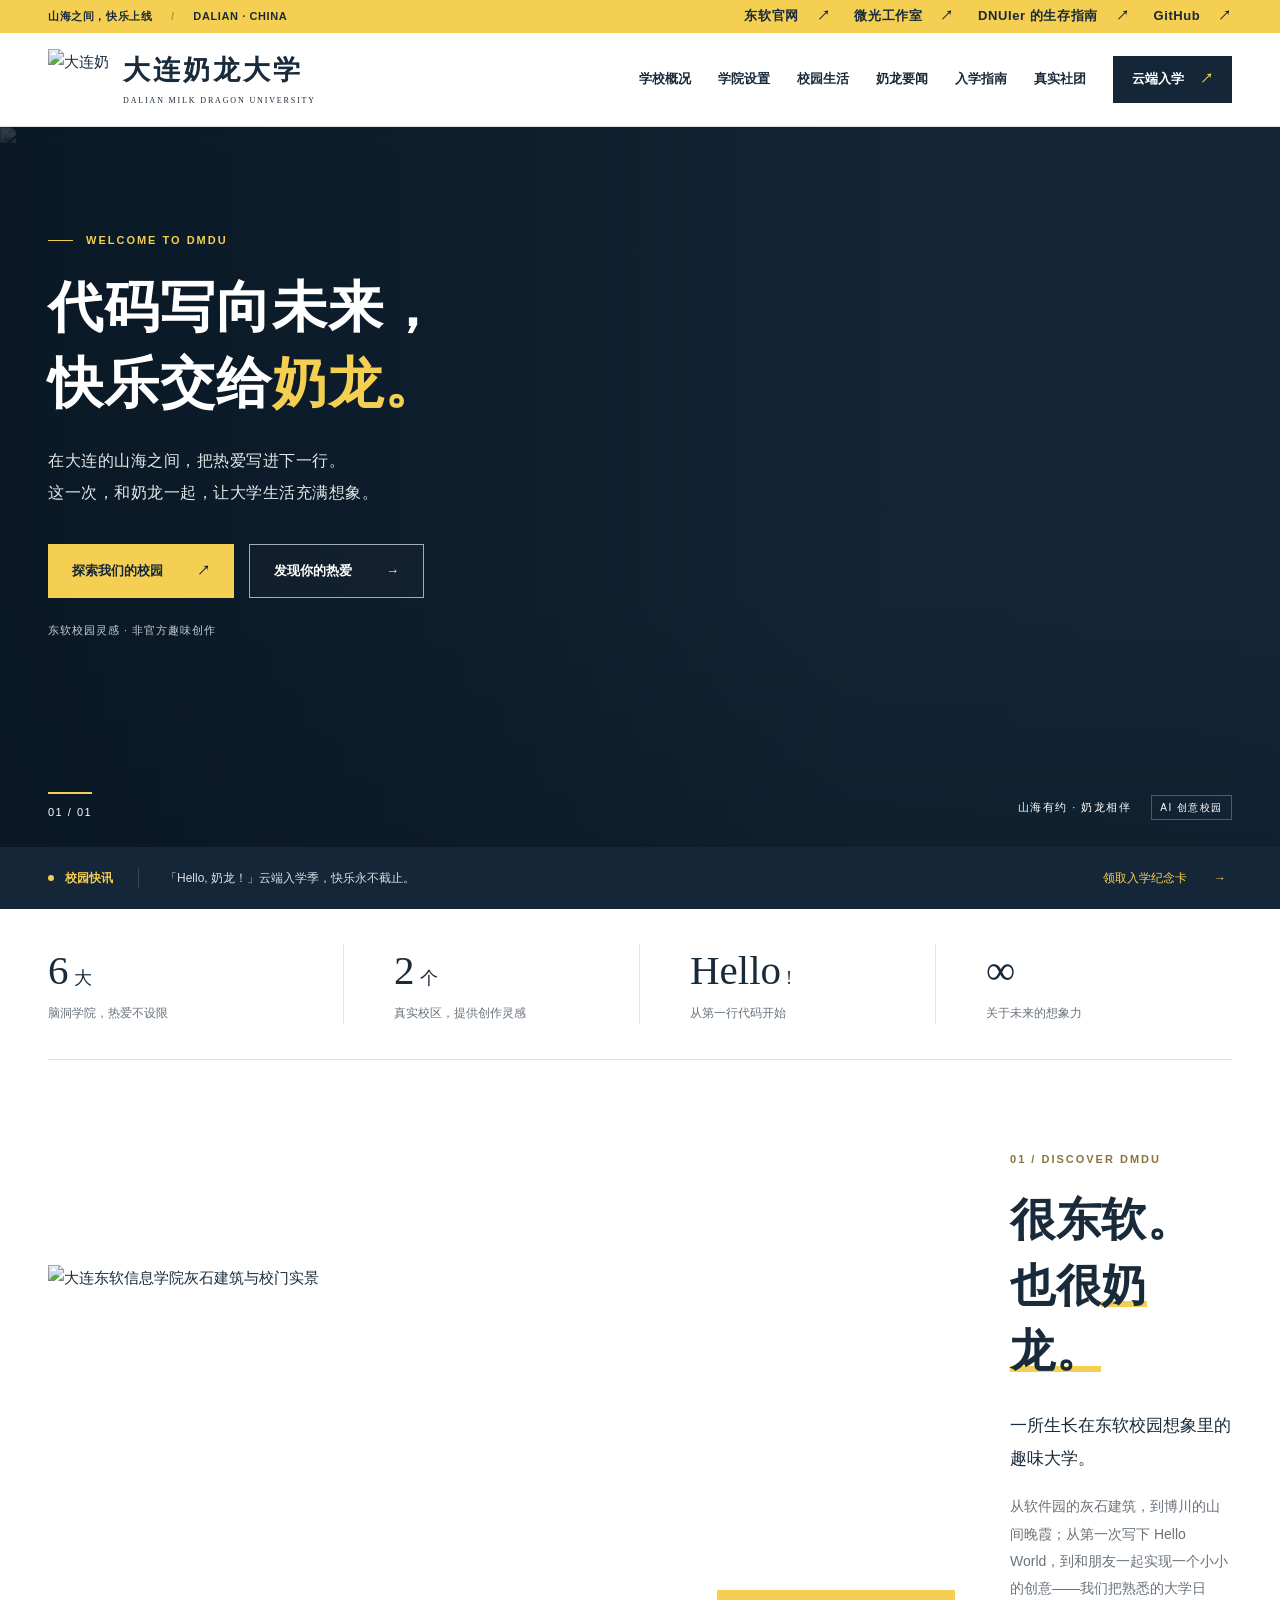
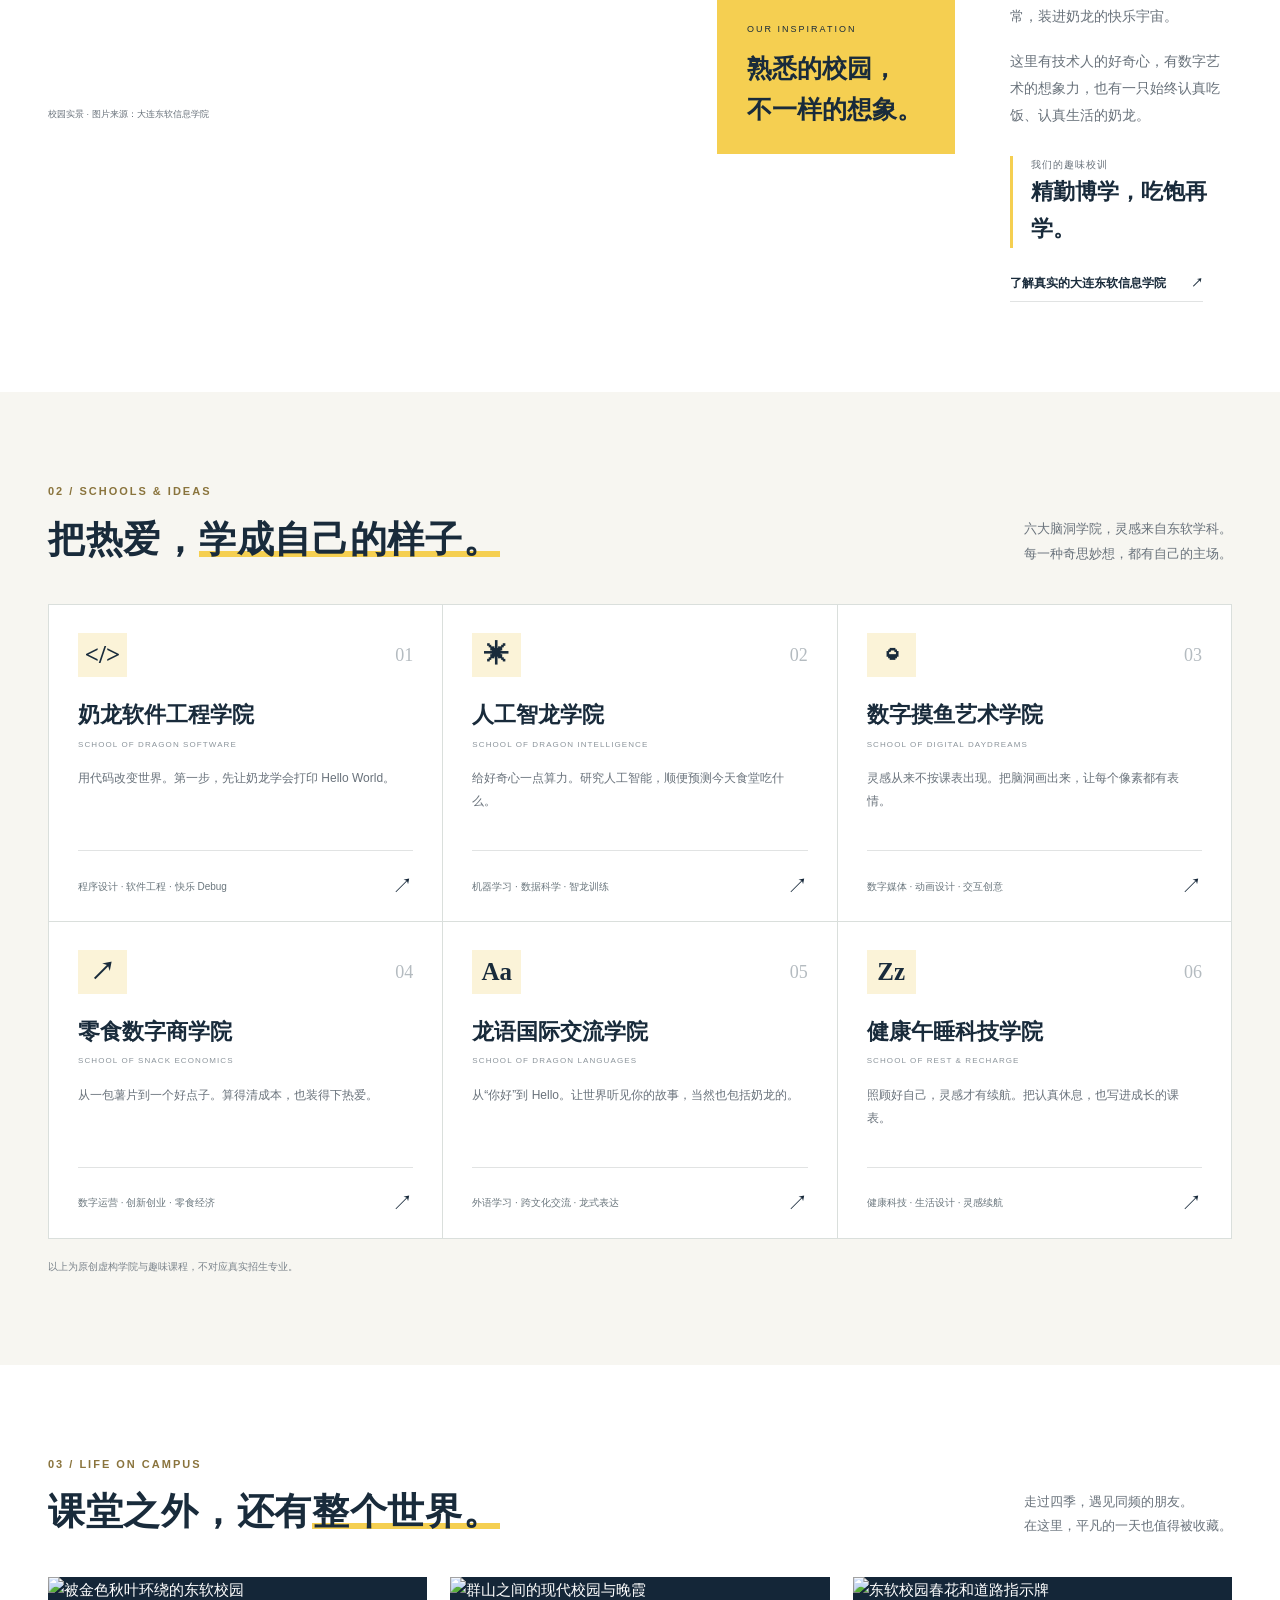
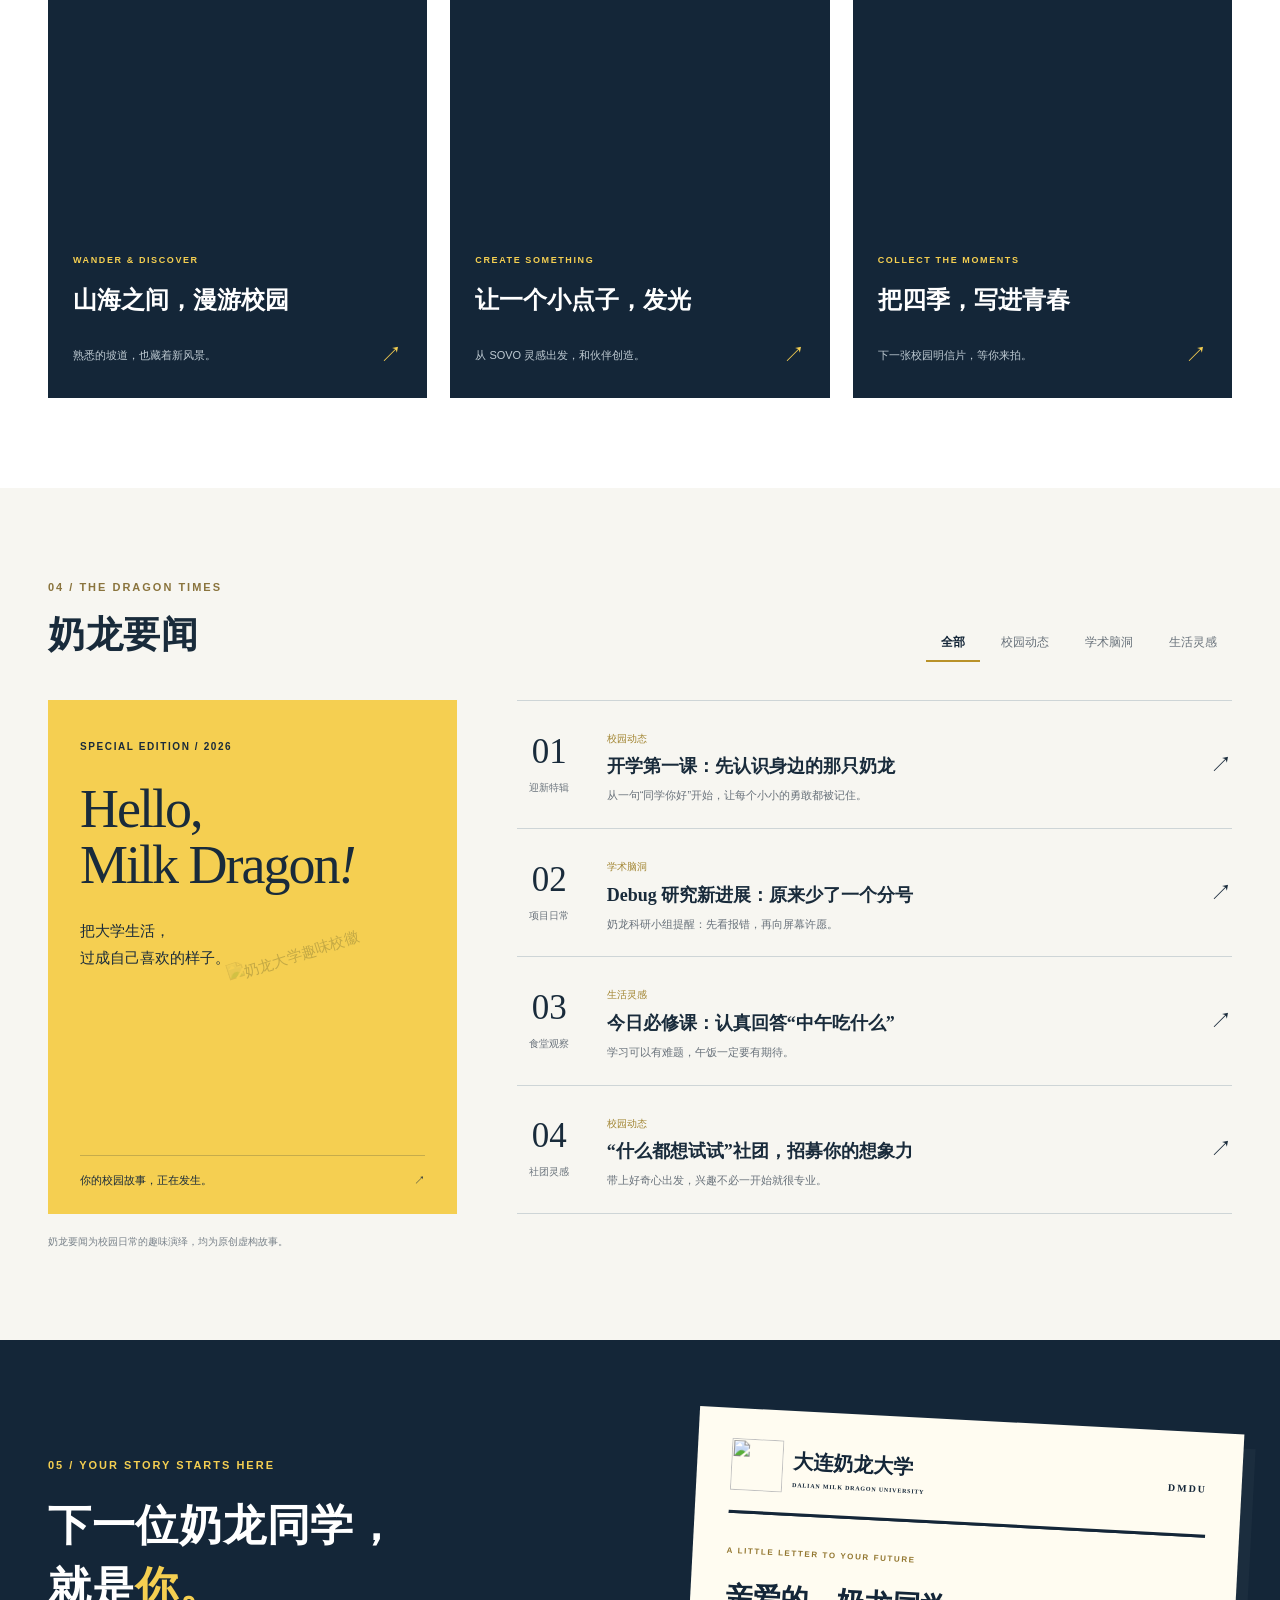
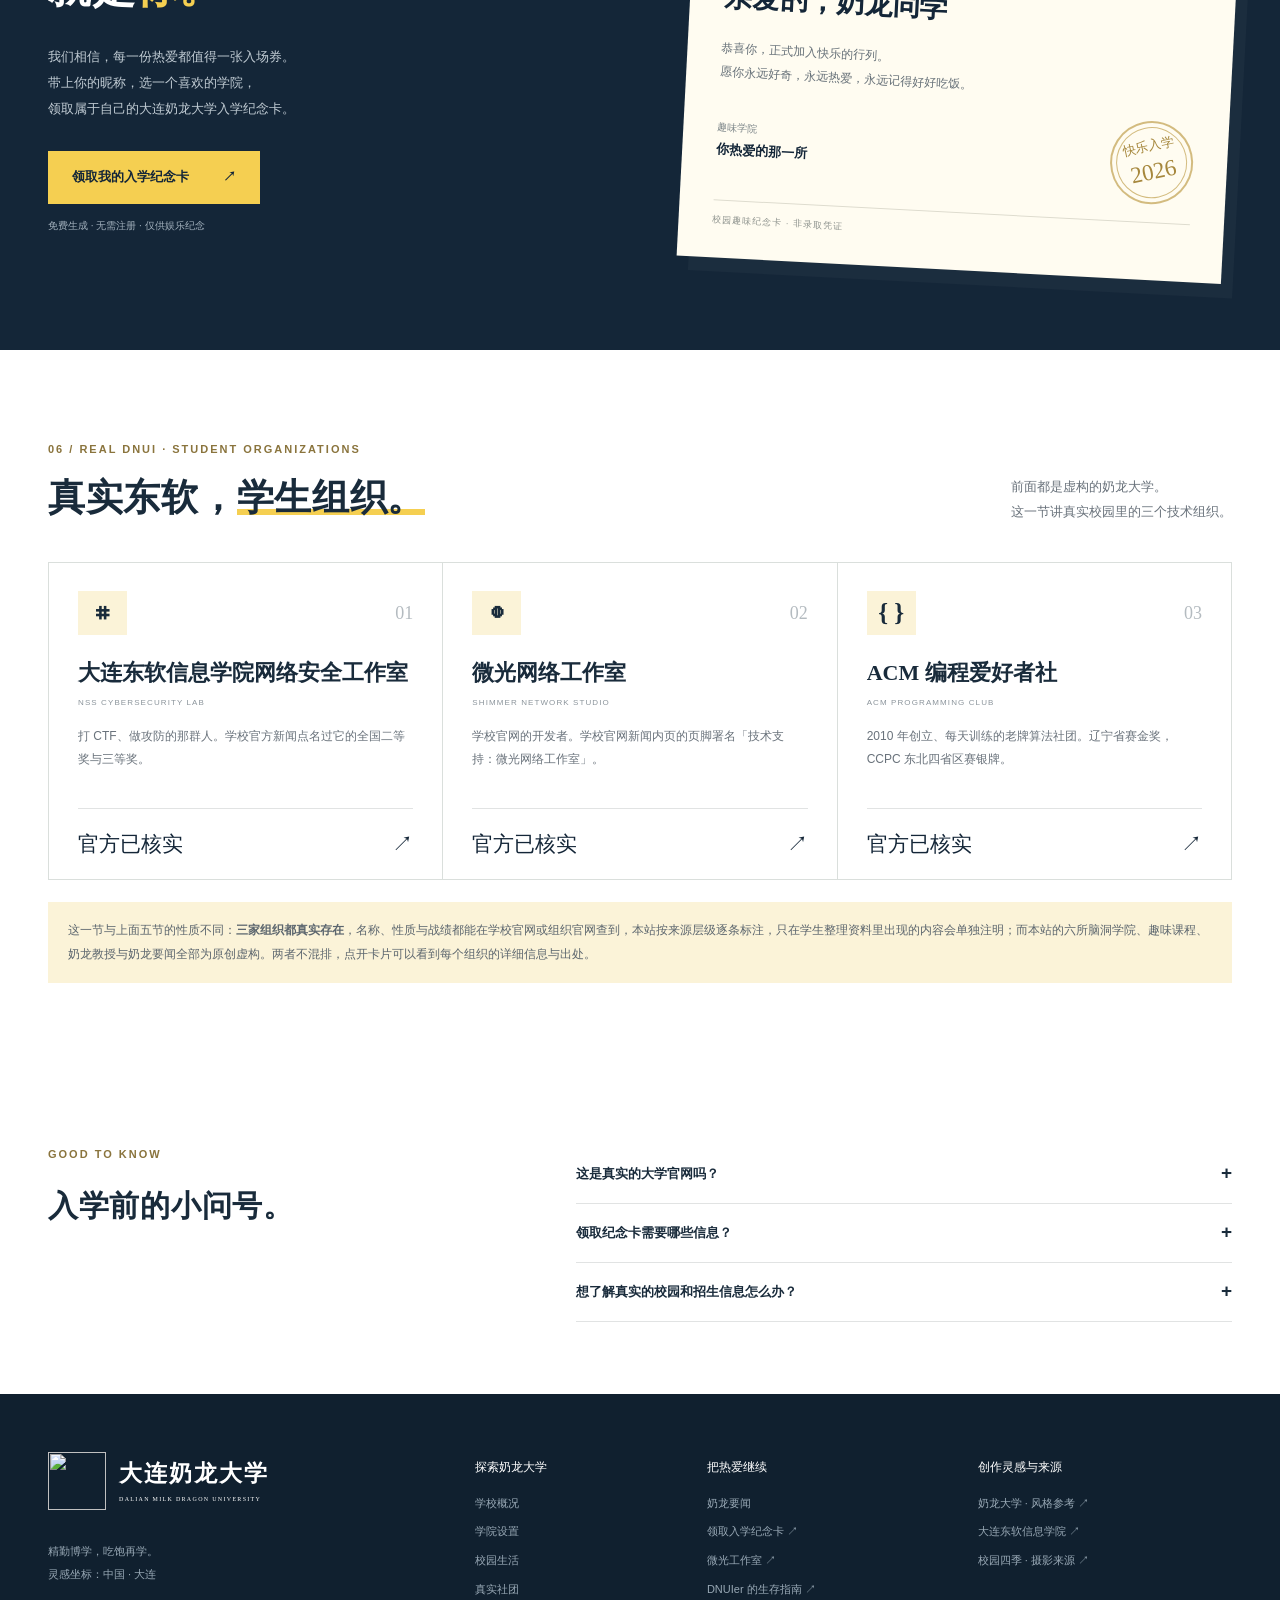
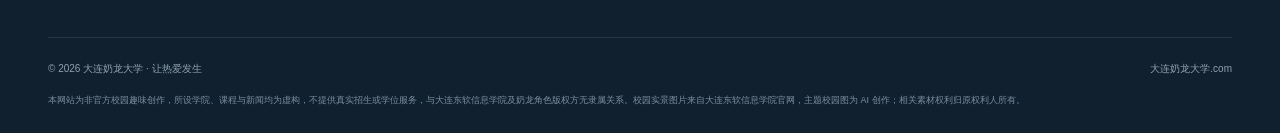
==== commit 3257eac9: "fix(dalian-nailong): 社团页不再拿工作邮箱和社团名录当依据，校友真名改成「一位 2010 级同学」 学校官网的页脚引用改成实际位置：首页页脚署名「网站策划：品牌发展部」，新闻内页页" ====
--- a/index.html
+++ b/index.html
@@ -14,7 +14,7 @@
   <meta property="og:locale" content="zh_CN">
   <link rel="icon" href="assets/seal.svg" type="image/svg+xml">
   <link rel="preload" as="image" href="assets/hero-campus.webp">
-  <link rel="stylesheet" href="styles.css?v=6">
+  <link rel="stylesheet" href="styles.css?v=7">
   <script src="app.js?v=2" defer></script>
 </head>
 <body>
@@ -24,7 +24,7 @@
   <div class="container header-inner">
     <a class="brand" href="#home" aria-label="大连奶龙大学首页"><img src="assets/seal.svg" width="62" height="62" alt="大连奶龙大学趣味校徽"><span><strong>大连奶龙大学</strong><small>DALIAN MILK DRAGON UNIVERSITY</small></span></a>
     <button id="menu-toggle" class="menu-toggle" aria-label="打开导航菜单" aria-controls="site-nav" aria-expanded="false"><span></span><span></span><span></span></button>
-    <nav id="site-nav" aria-label="主导航"><a href="#about">学校概况</a><a href="#colleges">学院设置</a><a href="#campus">校园生活</a><a href="#news">奶龙要闻</a><a href="#join">入学指南</a><button class="nav-apply" data-enroll>云端入学 <span aria-hidden="true">↗</span></button></nav>
+    <nav id="site-nav" aria-label="主导航"><a href="#about">学校概况</a><a href="#colleges">学院设置</a><a href="#campus">校园生活</a><a href="#news">奶龙要闻</a><a href="#join">入学指南</a><a href="clubs.html">真实社团</a><button class="nav-apply" data-enroll>云端入学 <span aria-hidden="true">↗</span></button></nav>
   </div>
 </header>
 <main id="main">
@@ -57,9 +57,14 @@
     <article data-category="campus"><button data-story="society"><span class="news-date"><strong>04</strong><small>社团灵感</small></span><span class="news-body"><span class="news-type">校园动态</span><h3>“什么都想试试”社团，招募你的想象力</h3><p>带上好奇心出发，兴趣不必一开始就很专业。</p></span><span class="news-arrow">↗</span></button></article>
   </div></div><p class="section-footnote">奶龙要闻为校园日常的趣味演绎，均为原创虚构故事。</p></div></section>
   <section class="join-section" id="join"><div class="container join-grid"><div><p class="eyebrow light">05 / YOUR STORY STARTS HERE</p><h2>下一位奶龙同学，<br>就是<span>你。</span></h2><p>我们相信，每一份热爱都值得一张入场券。<br>带上你的昵称，选一个喜欢的学院，<br>领取属于自己的大连奶龙大学入学纪念卡。</p><button class="button button-yellow" data-enroll>领取我的入学纪念卡 <span aria-hidden="true">↗</span></button><span class="join-small">免费生成 · 无需注册 · 仅供娱乐纪念</span></div><div class="admission-preview" aria-label="入学纪念卡示意"><div class="admission-brand"><img src="assets/seal.svg" width="52" height="52" alt=""><span>大连奶龙大学<small>DALIAN MILK DRAGON UNIVERSITY</small></span><b>DMDU</b></div><div class="admission-rule"></div><span class="tiny-label">A LITTLE LETTER TO YOUR FUTURE</span><h3>亲爱的，奶龙同学</h3><p>恭喜你，正式加入快乐的行列。<br>愿你永远好奇，永远热爱，永远记得好好吃饭。</p><div class="admission-footer"><div><small>趣味学院</small><strong>你热爱的那一所</strong></div><span class="admission-stamp">快乐入学<br><b>2026</b></span></div><div class="admission-fine">校园趣味纪念卡 · 非录取凭证</div></div></div></section>
+  <section class="section clubs-section" id="clubs"><div class="container"><div class="section-head"><div><p class="eyebrow">06 / REAL DNUI · STUDENT ORGANIZATIONS</p><h2>真实东软，<span class="accent-underline">学生组织。</span></h2></div><p>前面都是虚构的奶龙大学。<br>这一节讲真实校园里的三个技术组织。</p></div><div class="college-grid">
+    <a class="college-card" href="clubs.html#nss"><span class="college-top"><span class="college-symbol">⌗</span><span class="college-number">01</span></span><h3>大连东软信息学院网络安全工作室</h3><p class="college-en">NSS CYBERSECURITY LAB</p><p class="college-description">打 CTF、做攻防的那群人。学校官方新闻点名过它的全国二等奖与三等奖。</p><span class="college-bottom"><span class="source-tag is-official">官方已核实</span><span>↗</span></span></a>
+    <a class="college-card" href="clubs.html#shimmer"><span class="college-top"><span class="college-symbol">◍</span><span class="college-number">02</span></span><h3>微光网络工作室</h3><p class="college-en">SHIMMER NETWORK STUDIO</p><p class="college-description">学校官网的开发者。学校官网新闻内页的页脚署名「技术支持：微光网络工作室」。</p><span class="college-bottom"><span class="source-tag is-official">官方已核实</span><span>↗</span></span></a>
+    <a class="college-card" href="clubs.html#acm"><span class="college-top"><span class="college-symbol">{ }</span><span class="college-number">03</span></span><h3>ACM 编程爱好者社</h3><p class="college-en">ACM PROGRAMMING CLUB</p><p class="college-description">2010 年创立、每天训练的老牌算法社团。辽宁省赛金奖，CCPC 东北四省区赛银牌。</p><span class="college-bottom"><span class="source-tag is-official">官方已核实</span><span>↗</span></span></a>
+  </div><p class="college-note">这一节与上面五节的性质不同：<strong>三家组织都真实存在</strong>，名称、性质与战绩都能在学校官网或组织官网查到，本站按来源层级逐条标注，只在学生整理资料里出现的内容会单独注明；而本站的六所脑洞学院、趣味课程、奶龙教授与奶龙要闻全部为原创虚构。两者不混排，点开卡片可以看到每个组织的详细信息与出处。</p></div></section>
   <section class="faq-section"><div class="container faq-grid"><div><p class="eyebrow">GOOD TO KNOW</p><h2>入学前的小问号。</h2></div><div class="faq-list"><details><summary>这是真实的大学官网吗？<span>+</span></summary><p>这是“大连奶龙大学”校园趣味创作，以大连东软信息学院的校园与学习生活为灵感，与真实学校和奶龙角色版权方均无官方隶属关系。真实学校信息请访问 <a href="https://www.neusoft.edu.cn/" target="_blank" rel="noopener noreferrer">大连东软信息学院官网</a>。</p></details><details><summary>领取纪念卡需要哪些信息？<span>+</span></summary><p>只需要一个你喜欢的昵称和一个脑洞学院。纪念卡在你的浏览器里生成，不需要注册，也不会上传昵称。生成后可以下载保存。</p></details><details><summary>想了解真实的校园和招生信息怎么办？<span>+</span></summary><p>请以大连东软信息学院官网发布的信息为准。本网站没有真实招生、缴费、学籍或学位服务，也不接受任何形式的费用。</p></details></div></div></section>
 </main>
-<footer class="site-footer"><div class="container"><div class="footer-main"><div><a class="brand footer-brand" href="#home"><img src="assets/seal.svg" width="58" height="58" alt=""><span><strong>大连奶龙大学</strong><small>DALIAN MILK DRAGON UNIVERSITY</small></span></a><p>精勤博学，吃饱再学。<br>灵感坐标：中国 · 大连</p></div><div><h3>探索奶龙大学</h3><a href="#about">学校概况</a><a href="#colleges">学院设置</a><a href="#campus">校园生活</a></div><div><h3>把热爱继续</h3><a href="#news">奶龙要闻</a><button data-enroll>领取入学纪念卡 ↗</button><a href="https://shimmer.neusoft.edu.cn/" target="_blank" rel="noopener noreferrer">微光工作室 ↗</a><a href="https://survive.dnui.cc/" target="_blank" rel="noopener noreferrer">DNUIer 的生存指南 ↗</a></div><div><h3>创作灵感与来源</h3><a href="https://www.milkdragonuniversity.me/" target="_blank" rel="noopener noreferrer">奶龙大学 · 风格参考 ↗</a><a href="https://www.neusoft.edu.cn/" target="_blank" rel="noopener noreferrer">大连东软信息学院 ↗</a><a href="https://www.neusoft.edu.cn/html/1074/" target="_blank" rel="noopener noreferrer">校园四季 · 摄影来源 ↗</a></div></div><div class="footer-bottom"><span>© 2026 大连奶龙大学 · 让热爱发生</span><span>大连奶龙大学.com</span></div><p class="disclaimer">本网站为非官方校园趣味创作，所设学院、课程与新闻均为虚构，不提供真实招生或学位服务，与大连东软信息学院及奶龙角色版权方无隶属关系。校园实景图片来自大连东软信息学院官网，主题校园图为 AI 创作；相关素材权利归原权利人所有。</p></div></footer>
+<footer class="site-footer"><div class="container"><div class="footer-main"><div><a class="brand footer-brand" href="#home"><img src="assets/seal.svg" width="58" height="58" alt=""><span><strong>大连奶龙大学</strong><small>DALIAN MILK DRAGON UNIVERSITY</small></span></a><p>精勤博学，吃饱再学。<br>灵感坐标：中国 · 大连</p></div><div><h3>探索奶龙大学</h3><a href="#about">学校概况</a><a href="#colleges">学院设置</a><a href="#campus">校园生活</a><a href="clubs.html">真实社团</a></div><div><h3>把热爱继续</h3><a href="#news">奶龙要闻</a><button data-enroll>领取入学纪念卡 ↗</button><a href="https://shimmer.neusoft.edu.cn/" target="_blank" rel="noopener noreferrer">微光工作室 ↗</a><a href="https://survive.dnui.cc/" target="_blank" rel="noopener noreferrer">DNUIer 的生存指南 ↗</a></div><div><h3>创作灵感与来源</h3><a href="https://www.milkdragonuniversity.me/" target="_blank" rel="noopener noreferrer">奶龙大学 · 风格参考 ↗</a><a href="https://www.neusoft.edu.cn/" target="_blank" rel="noopener noreferrer">大连东软信息学院 ↗</a><a href="https://www.neusoft.edu.cn/html/1074/" target="_blank" rel="noopener noreferrer">校园四季 · 摄影来源 ↗</a></div></div><div class="footer-bottom"><span>© 2026 大连奶龙大学 · 让热爱发生</span><span>大连奶龙大学.com</span></div><p class="disclaimer">本网站为非官方校园趣味创作，所设学院、课程与新闻均为虚构，不提供真实招生或学位服务，与大连东软信息学院及奶龙角色版权方无隶属关系。校园实景图片来自大连东软信息学院官网，主题校园图为 AI 创作；相关素材权利归原权利人所有。</p></div></footer>
 <button id="back-to-top" class="back-to-top" aria-label="回到顶部">↑</button>
 <dialog id="detail-dialog" class="site-dialog" aria-labelledby="detail-title"><button type="button" class="dialog-close" data-close aria-label="关闭详情">×</button><div id="detail-content"></div></dialog>
 <dialog id="enroll-dialog" class="site-dialog enroll-dialog" aria-labelledby="enroll-title"><button type="button" class="dialog-close" data-close aria-label="关闭入学纪念卡">×</button><p class="dialog-eyebrow">A WARM WELCOME TO DMDU</p><h2 id="enroll-title" class="dialog-title">你好，未来的奶龙同学。</h2><form id="enroll-form"><p class="dialog-description">给快乐一点仪式感。填一个昵称，领取你的专属纪念卡。</p><label for="student-name">你的昵称</label><input id="student-name" name="nickname" maxlength="12" placeholder="例如：今天不写 Bug" required autocomplete="off"><label for="student-college">选择你的脑洞学院</label><select id="student-college" name="college" required><option value="" disabled selected>哪一种热爱，最像你？</option><option value="code">奶龙软件工程学院</option><option value="ai">人工智龙学院</option><option value="design">数字摸鱼艺术学院</option><option value="business">零食数字商学院</option><option value="language">龙语国际交流学院</option><option value="health">健康午睡科技学院</option></select><label class="consent-label"><input id="fun-consent" type="checkbox" required><span>我知道这是一张趣味纪念卡，不是真实录取凭证。</span></label><button class="button button-yellow" type="submit">生成我的纪念卡 <span>↗</span></button><p class="form-note">只在当前浏览器生成，不上传或保存你的昵称。</p></form><div id="enroll-result" hidden><div class="result-card"><img src="assets/seal.svg" width="66" height="66" alt="大连奶龙大学校徽"><p>大连奶龙大学 · 入学纪念卡</p><h3 id="card-name"></h3><p>欢迎加入 <strong id="card-college"></strong></p><p class="result-card-meta"><span id="card-id"></span><span id="card-date"></span></p><small>校园趣味纪念卡 · 非录取凭证</small></div><div class="result-actions"><button id="download-card" type="button" class="button button-yellow">下载纪念卡 ↓</button><button id="enroll-reset" type="button" class="button button-plain">再做一张</button></div></div></dialog>
--- a/styles.css
+++ b/styles.css
@@ -1,10 +1,10 @@
 @charset "UTF-8";
 :root{--navy:#142638;--navy-deep:#10202f;--yellow:#f5cf51;--yellow-light:#fbf3d8;--paper:#f7f6f1;--ink:#192b3b;--muted:#69727b;--line:#e1e3e3;--serif:"Songti SC","STSong","Noto Serif CJK SC","SimSun",serif;--sans:-apple-system,BlinkMacSystemFont,"PingFang SC","Microsoft YaHei",Arial,sans-serif}
-*{box-sizing:border-box}html{scroll-behavior:smooth;scroll-padding-top:108px}body{margin:0;background:#fff;color:var(--ink);font-family:var(--sans);font-size:15px;line-height:1.7;-webkit-font-smoothing:antialiased}button,input,select{font:inherit}button,a{-webkit-tap-highlight-color:transparent}button{color:inherit;cursor:pointer}button{border:0}a{color:inherit;text-decoration:none}img{display:block;max-width:100%;object-fit:cover}h1,h2,h3,p{margin:0}button:focus-visible,a:focus-visible,summary:focus-visible,input:focus-visible,select:focus-visible{outline:3px solid #b8860b;outline-offset:5px}[hidden]{display:none!important}.container{width:min(1240px,calc(100% - 96px));margin-inline:auto}.skip-link{position:fixed;top:-100px;left:20px;background:var(--yellow);padding:12px;z-index:100}.skip-link:focus{top:10px}.utility{background:var(--yellow);font-size:11px;font-weight:600;letter-spacing:.6px}.utility-inner{height:33px;display:flex;justify-content:space-between;align-items:center}.utility-divider{margin:0 15px;opacity:.35}.utility a{font-size:13px;display:flex;gap:18px;align-items:center}.utility a:hover{text-decoration:underline}.site-header{position:sticky;top:0;z-index:30;background:rgba(255,255,255,.97);border-bottom:1px solid #dce0e2;backdrop-filter:blur(14px)}.header-inner{height:93px;display:flex;align-items:center;justify-content:space-between;gap:28px}.brand{display:inline-flex;align-items:center;gap:13px;white-space:nowrap}.brand img{flex-shrink:0}.brand strong{display:block;font-family:var(--serif);font-size:27px;font-weight:900;letter-spacing:3px;line-height:1.4}.brand small{display:block;font-family:Georgia,serif;font-size:8px;letter-spacing:1.85px;margin-top:4px}#site-nav{display:flex;align-items:center;gap:27px;font-size:13px;font-weight:600}#site-nav>a{padding-block:33px;position:relative}#site-nav>a:after{content:"";position:absolute;bottom:25px;left:0;width:0;height:2px;background:var(--yellow);transition:width .2s}#site-nav>a:hover:after{width:100%}.nav-apply{background:var(--navy);color:#fff;padding:12px 19px;font-size:13px}.nav-apply span{color:var(--yellow);margin-left:12px}.nav-apply:hover{background:#294258}.menu-toggle{display:none}.hero{position:relative;min-height:630px;height:min(720px,calc(100svh - 126px));background:var(--navy);isolation:isolate;overflow:hidden}.hero-image{width:100%;height:100%;position:absolute;inset:0;object-position:center 59%;z-index:-3}.hero-shade{position:absolute;inset:0;background:linear-gradient(90deg,rgba(8,22,34,.84) 0%,rgba(10,24,36,.58) 39%,rgba(12,25,33,.16) 66%,rgba(12,25,33,.06)),linear-gradient(0deg,rgba(8,22,34,.34),transparent 35%);z-index:-2}.hero-content{padding-top:104px;padding-bottom:80px;color:#fff}.eyebrow{font-family:Arial,var(--sans);font-size:11px;font-weight:700;letter-spacing:2px;color:#8a743d;margin-bottom:20px;display:flex;align-items:center;gap:13px}.eyebrow.light{color:var(--yellow)}.eyebrow.light>span{width:25px;height:1px;background:var(--yellow)}h1{font-family:var(--serif);font-weight:900;font-size:clamp(42px,4.3vw,65px);line-height:1.38;letter-spacing:1px}h1 span{color:var(--yellow)}.hero-description{font-size:16px;line-height:2;color:#e4e9e9;letter-spacing:.5px;margin-top:23px}.hero-actions{display:flex;gap:15px;margin-top:35px}.button{display:inline-flex;align-items:center;justify-content:space-between;gap:34px;padding:15px 24px;font-size:13px;font-weight:700;min-height:53px;transition:transform .2s,background .2s}.button:hover{transform:translateY(-2px)}.button-yellow{background:var(--yellow);color:var(--navy)}.button-yellow:hover{background:#ffe180}.button-outline{color:#fff;border:1px solid #a3adb4;background:#ffffff05}.button-outline:hover{background:#ffffff17}.hero-note{font-size:11px;color:#c3ced4;margin-top:23px;letter-spacing:1px}.hero-caption{position:absolute;bottom:25px;right:max(48px,calc((100% - 1240px)/2));left:max(48px,calc((100% - 1240px)/2));display:flex;justify-content:space-between;color:#fff;font-size:11px;letter-spacing:1.5px}.hero-caption>span:first-child{border-top:2px solid var(--yellow);padding-top:9px}.hero-caption>span:last-child{display:flex;align-items:center;gap:20px}.hero-caption i{font-style:normal;font-size:10px;background:#14263860;padding:3px 8px;border:1px solid #ffffff40}.bulletin{background:var(--navy);color:#d9dfe3}.bulletin-inner{min-height:62px;display:flex;align-items:center;gap:26px;font-size:12px}.bulletin-label{display:flex;align-items:center;gap:11px;color:var(--yellow);font-weight:700;white-space:nowrap;padding-right:25px;border-right:1px solid #ffffff26}.live-dot{width:6px;height:6px;border-radius:50%;background:var(--yellow)}.bulletin-inner>button{margin-left:auto;background:transparent;color:var(--yellow);font-size:12px;white-space:nowrap}.bulletin-inner>button>span{margin-left:24px}.numbers{display:grid;grid-template-columns:repeat(4,1fr);padding-block:35px;border-bottom:1px solid var(--line)}.numbers>div{border-right:1px solid var(--line);padding-left:50px}.numbers>div:first-child{padding-left:0}.numbers>div:last-child{border:0}.numbers strong{font-family:Georgia,serif;font-size:41px;font-weight:400;line-height:1.3}.numbers strong>span{font-family:var(--serif);font-size:18px;margin-left:5px}.numbers p{font-size:12px;color:var(--muted);margin-top:6px}.section{padding:90px 0}.about-grid{display:grid;grid-template-columns:1fr 1fr;gap:80px;align-items:center}.about-picture{position:relative;padding-bottom:64px}.about-picture>img{width:100%;height:430px;object-position:45% center}.photo-tag{position:absolute;bottom:32px;right:-25px;background:var(--yellow);width:238px;padding:24px 30px}.photo-tag>span{font-family:Arial,sans-serif;font-size:9px;letter-spacing:2px}.photo-tag strong{display:block;font-family:var(--serif);font-size:25px;line-height:1.65;margin-top:8px}.picture-credit{display:block;font-size:9px;color:var(--muted);margin-top:12px}.about-copy h2{font-size:45px}.about-copy>p:not(.eyebrow){font-size:14px;color:var(--muted);margin-top:18px;line-height:1.95}.about-copy>p.intro{font-size:17px;color:var(--ink);margin-top:25px}h2{font-family:var(--serif);font-size:37px;line-height:1.45;font-weight:900;letter-spacing:.7px}.accent-underline{background:linear-gradient(transparent 79%,var(--yellow) 79%,var(--yellow) 92%,transparent 92%)}.motto{margin-top:26px;padding-left:18px;border-left:3px solid var(--yellow)}.motto>span{display:block;font-size:10px;letter-spacing:1px;color:var(--muted)}.motto>strong{font-family:var(--serif);font-size:22px;font-weight:600}.text-link{font-size:12px;font-weight:600;display:inline-flex;align-items:center;gap:25px;border-bottom:1px solid var(--line);padding-bottom:8px;margin-top:25px}.text-link:hover{border-color:#947122}.colleges-section{background:var(--paper)}.section-head{display:flex;align-items:flex-end;justify-content:space-between;gap:30px;margin-bottom:38px}.section-head .eyebrow{margin-bottom:12px}.section-head>p{font-size:13px;color:var(--muted);line-height:1.9;flex-shrink:0}.college-grid{display:grid;grid-template-columns:repeat(3,1fr);gap:1px;background:#dadfdc;border:1px solid #dadfdc}.college-card{display:block;text-align:left;background:#fff;padding:28px 29px 0;transition:background .2s;min-width:0}.college-card:hover{background:#fffaf0}.college-top{display:flex;align-items:center;justify-content:space-between;margin-bottom:19px}.college-symbol{height:44px;min-width:49px;display:flex;align-items:center;justify-content:center;background:var(--yellow-light);font-family:Georgia,serif;font-size:25px;font-weight:700}.college-number{color:#b4bbc0;font-family:Georgia,serif;font-size:18px}.college-card h3{font-family:var(--serif);font-size:22px;font-weight:800}.college-en{font-family:Arial,sans-serif;font-size:8px;letter-spacing:1.1px;color:#8b949b;margin-top:4px}.college-description{font-size:12px;color:var(--muted);margin-top:16px;line-height:1.9;min-height:60px}.college-bottom{display:flex;align-items:center;justify-content:space-between;gap:8px;font-size:10px;border-top:1px solid var(--line);margin-top:23px;padding:17px 0;color:#6b777e}.college-bottom>span{font-size:21px;color:var(--navy);transition:transform .2s}.college-card:hover .college-bottom>span{transform:translate(3px,-3px)}.section-footnote{font-size:10px;color:#7a838b;margin-top:19px}.campus-grid{display:grid;grid-template-columns:repeat(3,1fr);gap:23px}.campus-card{background:var(--navy);color:#fff;text-align:left;padding:0;overflow:hidden}.campus-card>img{width:100%;height:244px;transition:transform .5s}.campus-card:hover>img{transform:scale(1.045)}.campus-card-content{display:block;padding:24px 25px}.tiny-label{font-family:Arial,sans-serif;font-size:9px;letter-spacing:1.6px;font-weight:600}.campus-card-content>.tiny-label{color:var(--yellow)}.campus-card-content>strong{display:block;font-family:var(--serif);font-size:24px;font-weight:700;margin-top:10px}.campus-card-content>span:last-child{font-size:11px;color:#bfcbd3;margin-top:15px;display:flex;align-items:center;justify-content:space-between;gap:8px}.campus-card b{font-size:22px;font-weight:400;color:var(--yellow)}.news-section{background:var(--paper)}.news-filters{display:flex;gap:6px}.news-filters>button{font-size:12px;background:transparent;padding:8px 15px;border-bottom:2px solid transparent;color:var(--muted)}.news-filters>button[aria-pressed="true"]{border-bottom-color:#b99229;color:var(--navy);font-weight:700}.news-layout{display:grid;grid-template-columns:.8fr 1.4fr;gap:60px}.news-lead{background:var(--yellow);padding:32px;position:relative;overflow:hidden;min-height:450px}.news-lead>.tiny-label{font-size:10px}.news-lead h3{font-family:Georgia,serif;font-weight:400;font-size:54px;line-height:1.03;margin-top:25px;letter-spacing:-2px;position:relative;z-index:1}.news-lead h3>span{font-style:italic}.news-lead>p{font-size:15px;line-height:1.8;margin-top:23px;position:relative;z-index:1}.news-lead>img{position:absolute;right:-28px;bottom:60px;opacity:.22;width:230px;height:230px;transform:rotate(-18deg);mix-blend-mode:multiply}.news-lead-bottom{position:absolute;bottom:24px;left:32px;right:32px;display:flex;justify-content:space-between;font-size:11px;border-top:1px solid #14263835;padding-top:15px}.news-list article{border-top:1px solid #ced5d7}.news-list article:last-child{border-bottom:1px solid #ced5d7}.news-list article>button{display:flex;align-items:center;gap:25px;text-align:left;width:100%;background:transparent;padding:23px 0}.news-list article>button:hover h3{color:#9a751b}.news-date{width:65px;flex-shrink:0;text-align:center}.news-date strong{font-family:Georgia,serif;font-size:35px;font-weight:400;display:block;line-height:1.2}.news-date small{font-size:10px;color:var(--muted)}.news-type{font-size:10px;color:#a28532}.news-body h3{font-family:var(--serif);font-size:18px;line-height:1.5;font-weight:700;margin-top:4px}.news-body>p{font-size:11px;color:var(--muted);margin-top:6px}.news-arrow{margin-left:auto;font-size:22px;align-self:center}.join-section{padding:80px 0;background:var(--navy);color:#fff;overflow:hidden}.join-grid{display:grid;grid-template-columns:1fr 1fr;gap:95px;align-items:center}.join-section h2{font-size:43px}.join-section h2 span{color:var(--yellow)}.join-section p:not(.eyebrow){font-size:13px;color:#c0cbd3;line-height:2;margin-top:24px}.join-section .button{margin-top:29px}.join-small{font-size:10px;color:#a3b1bd;display:block;margin-top:13px}.admission-preview{background:#fffcf1;color:var(--navy);padding:30px 34px;transform:rotate(3deg);position:relative;box-shadow:12px 14px 0 #ffffff08}.admission-brand{display:flex;align-items:center;gap:10px}.admission-brand>span{font-family:var(--serif);font-size:20px;font-weight:700}.admission-brand small{font-family:Georgia,serif;font-size:6px;letter-spacing:.8px;display:block;margin-top:2px}.admission-brand>b{margin-left:auto;font-size:10px;font-family:Georgia,serif;letter-spacing:2px}.admission-rule{height:3px;background:var(--navy);border-bottom:1px solid var(--navy);margin:20px 0 22px}.admission-preview>.tiny-label{font-size:8px;color:#937730}.admission-preview h3{font-family:var(--serif);font-size:28px;margin-top:12px}.admission-preview>p{color:#667078!important;font-size:12px!important;line-height:2!important;margin-top:16px!important}.admission-footer{display:flex;align-items:center;justify-content:space-between;margin-top:15px}.admission-footer small{display:block;font-size:10px;color:#7c8588}.admission-footer strong{font-size:13px;font-weight:600}.admission-stamp{width:83px;height:83px;border:2px solid #b893389c;outline:1px solid #b893389c;outline-offset:-7px;border-radius:50%;display:flex;flex-direction:column;justify-content:center;text-align:center;color:#a6873c;font-family:var(--serif);font-size:13px;transform:rotate(-15deg);line-height:1.4}.admission-stamp b{font-family:Georgia,serif;font-size:23px;font-weight:400}.admission-fine{border-top:1px solid #dedccf;margin-top:18px;padding-top:12px;font-size:9px;color:#8d928d;letter-spacing:1px}.faq-section{padding:72px 0}.faq-grid{display:grid;grid-template-columns:1fr 1.4fr;gap:60px}.faq-section h2{font-size:30px}.faq-list details{border-bottom:1px solid var(--line)}.faq-list summary{list-style:none;cursor:pointer;display:flex;justify-content:space-between;gap:15px;font-size:13px;font-weight:600;padding:18px 0}.faq-list summary::-webkit-details-marker{display:none}.faq-list summary>span{font-size:19px;line-height:1}.faq-list details[open] summary>span{transform:rotate(45deg)}.faq-list p{font-size:12px;color:var(--muted);padding-bottom:20px;line-height:2}.faq-list a{text-decoration:underline}.site-footer{background:var(--navy-deep);color:#c4ced6;padding:58px 0 24px}.footer-main{display:grid;grid-template-columns:2fr 1fr 1.2fr 1.3fr;gap:36px;padding-bottom:39px}.footer-brand{color:#fff}.footer-brand strong{font-size:23px;letter-spacing:2px}.footer-brand small{font-size:6px;letter-spacing:1.3px}.footer-main>div>p{font-size:11px;line-height:2.1;color:#98a8b5;margin-top:22px}.footer-main h3{font-size:12px;font-weight:500;color:#fff;margin:5px 0 16px}.footer-main>div>a:not(.brand),.footer-main>div>button{display:block;background:transparent;padding:0;font-size:11px;color:#98a8b5;margin-top:10px;text-align:left}.footer-main a:hover,.footer-main button:hover{color:var(--yellow)}.footer-bottom{display:flex;justify-content:space-between;font-size:10px;border-top:1px solid #ffffff18;padding-top:22px;color:#91a1ae}.disclaimer{font-size:9px;line-height:1.9;color:#7c8e9d;margin-top:15px}.back-to-top{position:fixed;bottom:25px;right:23px;width:42px;height:42px;background:var(--yellow);font-size:21px;box-shadow:0 3px 15px #14263825;z-index:25;opacity:0;pointer-events:none;transform:translateY(15px);transition:opacity .2s,transform .2s}.back-to-top.is-visible{opacity:1;pointer-events:auto;transform:none}.mobile-break{display:none}.modal-open{overflow:hidden}
+*{box-sizing:border-box}html{scroll-behavior:smooth;scroll-padding-top:108px}body{margin:0;background:#fff;color:var(--ink);font-family:var(--sans);font-size:15px;line-height:1.7;-webkit-font-smoothing:antialiased}button,input,select{font:inherit}button,a{-webkit-tap-highlight-color:transparent}button{color:inherit;cursor:pointer}button{border:0}a{color:inherit;text-decoration:none}img{display:block;max-width:100%;object-fit:cover}h1,h2,h3,p{margin:0}button:focus-visible,a:focus-visible,summary:focus-visible,input:focus-visible,select:focus-visible{outline:3px solid #b8860b;outline-offset:5px}[hidden]{display:none!important}.container{width:min(1240px,calc(100% - 96px));margin-inline:auto}.skip-link{position:fixed;top:-100px;left:20px;background:var(--yellow);padding:12px;z-index:100}.skip-link:focus{top:10px}.utility{background:var(--yellow);font-size:11px;font-weight:600;letter-spacing:.6px}.utility-inner{height:33px;display:flex;justify-content:space-between;align-items:center}.utility-divider{margin:0 15px;opacity:.35}.utility a{font-size:13px;display:flex;gap:18px;align-items:center}.utility a:hover{text-decoration:underline}.site-header{position:sticky;top:0;z-index:30;background:rgba(255,255,255,.97);border-bottom:1px solid #dce0e2;backdrop-filter:blur(14px)}.header-inner{height:93px;display:flex;align-items:center;justify-content:space-between;gap:28px}.brand{display:inline-flex;align-items:center;gap:13px;white-space:nowrap}.brand img{flex-shrink:0}.brand strong{display:block;font-family:var(--serif);font-size:27px;font-weight:900;letter-spacing:3px;line-height:1.4}.brand small{display:block;font-family:Georgia,serif;font-size:8px;letter-spacing:1.85px;margin-top:4px}#site-nav{display:flex;align-items:center;gap:27px;font-size:13px;font-weight:600}#site-nav>a{padding-block:33px;position:relative}#site-nav>a:after{content:"";position:absolute;bottom:25px;left:0;width:0;height:2px;background:var(--yellow);transition:width .2s}#site-nav>a:hover:after{width:100%}#site-nav>a[aria-current]:after{width:100%}.nav-apply{background:var(--navy);color:#fff;padding:12px 19px;font-size:13px}.nav-apply span{color:var(--yellow);margin-left:12px}.nav-apply:hover{background:#294258}.menu-toggle{display:none}.hero{position:relative;min-height:630px;height:min(720px,calc(100svh - 126px));background:var(--navy);isolation:isolate;overflow:hidden}.hero-image{width:100%;height:100%;position:absolute;inset:0;object-position:center 59%;z-index:-3}.hero-shade{position:absolute;inset:0;background:linear-gradient(90deg,rgba(8,22,34,.84) 0%,rgba(10,24,36,.58) 39%,rgba(12,25,33,.16) 66%,rgba(12,25,33,.06)),linear-gradient(0deg,rgba(8,22,34,.34),transparent 35%);z-index:-2}.hero-content{padding-top:104px;padding-bottom:80px;color:#fff}.eyebrow{font-family:Arial,var(--sans);font-size:11px;font-weight:700;letter-spacing:2px;color:#8a743d;margin-bottom:20px;display:flex;align-items:center;gap:13px}.eyebrow.light{color:var(--yellow)}.eyebrow.light>span{width:25px;height:1px;background:var(--yellow)}h1{font-family:var(--serif);font-weight:900;font-size:clamp(42px,4.3vw,65px);line-height:1.38;letter-spacing:1px}h1 span{color:var(--yellow)}.hero-description{font-size:16px;line-height:2;color:#e4e9e9;letter-spacing:.5px;margin-top:23px}.hero-actions{display:flex;gap:15px;margin-top:35px}.button{display:inline-flex;align-items:center;justify-content:space-between;gap:34px;padding:15px 24px;font-size:13px;font-weight:700;min-height:53px;transition:transform .2s,background .2s}.button:hover{transform:translateY(-2px)}.button-yellow{background:var(--yellow);color:var(--navy)}.button-yellow:hover{background:#ffe180}.button-outline{color:#fff;border:1px solid #a3adb4;background:#ffffff05}.button-outline:hover{background:#ffffff17}.hero-note{font-size:11px;color:#c3ced4;margin-top:23px;letter-spacing:1px}.hero-caption{position:absolute;bottom:25px;right:max(48px,calc((100% - 1240px)/2));left:max(48px,calc((100% - 1240px)/2));display:flex;justify-content:space-between;color:#fff;font-size:11px;letter-spacing:1.5px}.hero-caption>span:first-child{border-top:2px solid var(--yellow);padding-top:9px}.hero-caption>span:last-child{display:flex;align-items:center;gap:20px}.hero-caption i{font-style:normal;font-size:10px;background:#14263860;padding:3px 8px;border:1px solid #ffffff40}.bulletin{background:var(--navy);color:#d9dfe3}.bulletin-inner{min-height:62px;display:flex;align-items:center;gap:26px;font-size:12px}.bulletin-label{display:flex;align-items:center;gap:11px;color:var(--yellow);font-weight:700;white-space:nowrap;padding-right:25px;border-right:1px solid #ffffff26}.live-dot{width:6px;height:6px;border-radius:50%;background:var(--yellow)}.bulletin-inner>button{margin-left:auto;background:transparent;color:var(--yellow);font-size:12px;white-space:nowrap}.bulletin-inner>button>span{margin-left:24px}.numbers{display:grid;grid-template-columns:repeat(4,1fr);padding-block:35px;border-bottom:1px solid var(--line)}.numbers>div{border-right:1px solid var(--line);padding-left:50px}.numbers>div:first-child{padding-left:0}.numbers>div:last-child{border:0}.numbers strong{font-family:Georgia,serif;font-size:41px;font-weight:400;line-height:1.3}.numbers strong>span{font-family:var(--serif);font-size:18px;margin-left:5px}.numbers p{font-size:12px;color:var(--muted);margin-top:6px}.section{padding:90px 0}.about-grid{display:grid;grid-template-columns:1fr 1fr;gap:80px;align-items:center}.about-picture{position:relative;padding-bottom:64px}.about-picture>img{width:100%;height:430px;object-position:45% center}.photo-tag{position:absolute;bottom:32px;right:-25px;background:var(--yellow);width:238px;padding:24px 30px}.photo-tag>span{font-family:Arial,sans-serif;font-size:9px;letter-spacing:2px}.photo-tag strong{display:block;font-family:var(--serif);font-size:25px;line-height:1.65;margin-top:8px}.picture-credit{display:block;font-size:9px;color:var(--muted);margin-top:12px}.about-copy h2{font-size:45px}.about-copy>p:not(.eyebrow){font-size:14px;color:var(--muted);margin-top:18px;line-height:1.95}.about-copy>p.intro{font-size:17px;color:var(--ink);margin-top:25px}h2{font-family:var(--serif);font-size:37px;line-height:1.45;font-weight:900;letter-spacing:.7px}.accent-underline{background:linear-gradient(transparent 79%,var(--yellow) 79%,var(--yellow) 92%,transparent 92%)}.motto{margin-top:26px;padding-left:18px;border-left:3px solid var(--yellow)}.motto>span{display:block;font-size:10px;letter-spacing:1px;color:var(--muted)}.motto>strong{font-family:var(--serif);font-size:22px;font-weight:600}.text-link{font-size:12px;font-weight:600;display:inline-flex;align-items:center;gap:25px;border-bottom:1px solid var(--line);padding-bottom:8px;margin-top:25px}.text-link:hover{border-color:#947122}.colleges-section{background:var(--paper)}.section-head{display:flex;align-items:flex-end;justify-content:space-between;gap:30px;margin-bottom:38px}.section-head .eyebrow{margin-bottom:12px}.section-head>p{font-size:13px;color:var(--muted);line-height:1.9;flex-shrink:0}.college-grid{display:grid;grid-template-columns:repeat(3,1fr);gap:1px;background:#dadfdc;border:1px solid #dadfdc}.college-card{display:block;text-align:left;background:#fff;padding:28px 29px 0;transition:background .2s;min-width:0}.college-card:hover{background:#fffaf0}.college-top{display:flex;align-items:center;justify-content:space-between;margin-bottom:19px}.college-symbol{height:44px;min-width:49px;display:flex;align-items:center;justify-content:center;background:var(--yellow-light);font-family:Georgia,serif;font-size:25px;font-weight:700}.college-number{color:#b4bbc0;font-family:Georgia,serif;font-size:18px}.college-card h3{font-family:var(--serif);font-size:22px;font-weight:800}.college-en{font-family:Arial,sans-serif;font-size:8px;letter-spacing:1.1px;color:#8b949b;margin-top:4px}.college-description{font-size:12px;color:var(--muted);margin-top:16px;line-height:1.9;min-height:60px}.college-bottom{display:flex;align-items:center;justify-content:space-between;gap:8px;font-size:10px;border-top:1px solid var(--line);margin-top:23px;padding:17px 0;color:#6b777e}.college-bottom>span{font-size:21px;color:var(--navy);transition:transform .2s}.college-card:hover .college-bottom>span{transform:translate(3px,-3px)}.section-footnote{font-size:10px;color:#7a838b;margin-top:19px}.campus-grid{display:grid;grid-template-columns:repeat(3,1fr);gap:23px}.campus-card{background:var(--navy);color:#fff;text-align:left;padding:0;overflow:hidden}.campus-card>img{width:100%;height:244px;transition:transform .5s}.campus-card:hover>img{transform:scale(1.045)}.campus-card-content{display:block;padding:24px 25px}.tiny-label{font-family:Arial,sans-serif;font-size:9px;letter-spacing:1.6px;font-weight:600}.campus-card-content>.tiny-label{color:var(--yellow)}.campus-card-content>strong{display:block;font-family:var(--serif);font-size:24px;font-weight:700;margin-top:10px}.campus-card-content>span:last-child{font-size:11px;color:#bfcbd3;margin-top:15px;display:flex;align-items:center;justify-content:space-between;gap:8px}.campus-card b{font-size:22px;font-weight:400;color:var(--yellow)}.news-section{background:var(--paper)}.news-filters{display:flex;gap:6px}.news-filters>button{font-size:12px;background:transparent;padding:8px 15px;border-bottom:2px solid transparent;color:var(--muted)}.news-filters>button[aria-pressed="true"]{border-bottom-color:#b99229;color:var(--navy);font-weight:700}.news-layout{display:grid;grid-template-columns:.8fr 1.4fr;gap:60px}.news-lead{background:var(--yellow);padding:32px;position:relative;overflow:hidden;min-height:450px}.news-lead>.tiny-label{font-size:10px}.news-lead h3{font-family:Georgia,serif;font-weight:400;font-size:54px;line-height:1.03;margin-top:25px;letter-spacing:-2px;position:relative;z-index:1}.news-lead h3>span{font-style:italic}.news-lead>p{font-size:15px;line-height:1.8;margin-top:23px;position:relative;z-index:1}.news-lead>img{position:absolute;right:-28px;bottom:60px;opacity:.22;width:230px;height:230px;transform:rotate(-18deg);mix-blend-mode:multiply}.news-lead-bottom{position:absolute;bottom:24px;left:32px;right:32px;display:flex;justify-content:space-between;font-size:11px;border-top:1px solid #14263835;padding-top:15px}.news-list article{border-top:1px solid #ced5d7}.news-list article:last-child{border-bottom:1px solid #ced5d7}.news-list article>button{display:flex;align-items:center;gap:25px;text-align:left;width:100%;background:transparent;padding:23px 0}.news-list article>button:hover h3{color:#9a751b}.news-date{width:65px;flex-shrink:0;text-align:center}.news-date strong{font-family:Georgia,serif;font-size:35px;font-weight:400;display:block;line-height:1.2}.news-date small{font-size:10px;color:var(--muted)}.news-type{font-size:10px;color:#a28532}.news-body h3{font-family:var(--serif);font-size:18px;line-height:1.5;font-weight:700;margin-top:4px}.news-body>p{font-size:11px;color:var(--muted);margin-top:6px}.news-arrow{margin-left:auto;font-size:22px;align-self:center}.join-section{padding:80px 0;background:var(--navy);color:#fff;overflow:hidden}.join-grid{display:grid;grid-template-columns:1fr 1fr;gap:95px;align-items:center}.join-section h2{font-size:43px}.join-section h2 span{color:var(--yellow)}.join-section p:not(.eyebrow){font-size:13px;color:#c0cbd3;line-height:2;margin-top:24px}.join-section .button{margin-top:29px}.join-small{font-size:10px;color:#a3b1bd;display:block;margin-top:13px}.admission-preview{background:#fffcf1;color:var(--navy);padding:30px 34px;transform:rotate(3deg);position:relative;box-shadow:12px 14px 0 #ffffff08}.admission-brand{display:flex;align-items:center;gap:10px}.admission-brand>span{font-family:var(--serif);font-size:20px;font-weight:700}.admission-brand small{font-family:Georgia,serif;font-size:6px;letter-spacing:.8px;display:block;margin-top:2px}.admission-brand>b{margin-left:auto;font-size:10px;font-family:Georgia,serif;letter-spacing:2px}.admission-rule{height:3px;background:var(--navy);border-bottom:1px solid var(--navy);margin:20px 0 22px}.admission-preview>.tiny-label{font-size:8px;color:#937730}.admission-preview h3{font-family:var(--serif);font-size:28px;margin-top:12px}.admission-preview>p{color:#667078!important;font-size:12px!important;line-height:2!important;margin-top:16px!important}.admission-footer{display:flex;align-items:center;justify-content:space-between;margin-top:15px}.admission-footer small{display:block;font-size:10px;color:#7c8588}.admission-footer strong{font-size:13px;font-weight:600}.admission-stamp{width:83px;height:83px;border:2px solid #b893389c;outline:1px solid #b893389c;outline-offset:-7px;border-radius:50%;display:flex;flex-direction:column;justify-content:center;text-align:center;color:#a6873c;font-family:var(--serif);font-size:13px;transform:rotate(-15deg);line-height:1.4}.admission-stamp b{font-family:Georgia,serif;font-size:23px;font-weight:400}.admission-fine{border-top:1px solid #dedccf;margin-top:18px;padding-top:12px;font-size:9px;color:#8d928d;letter-spacing:1px}.faq-section{padding:72px 0}.faq-grid{display:grid;grid-template-columns:1fr 1.4fr;gap:60px}.faq-section h2{font-size:30px}.faq-list details{border-bottom:1px solid var(--line)}.faq-list summary{list-style:none;cursor:pointer;display:flex;justify-content:space-between;gap:15px;font-size:13px;font-weight:600;padding:18px 0}.faq-list summary::-webkit-details-marker{display:none}.faq-list summary>span{font-size:19px;line-height:1}.faq-list details[open] summary>span{transform:rotate(45deg)}.faq-list p{font-size:12px;color:var(--muted);padding-bottom:20px;line-height:2}.faq-list a{text-decoration:underline}.site-footer{background:var(--navy-deep);color:#c4ced6;padding:58px 0 24px}.footer-main{display:grid;grid-template-columns:2fr 1fr 1.2fr 1.3fr;gap:36px;padding-bottom:39px}.footer-brand{color:#fff}.footer-brand strong{font-size:23px;letter-spacing:2px}.footer-brand small{font-size:6px;letter-spacing:1.3px}.footer-main>div>p{font-size:11px;line-height:2.1;color:#98a8b5;margin-top:22px}.footer-main h3{font-size:12px;font-weight:500;color:#fff;margin:5px 0 16px}.footer-main>div>a:not(.brand),.footer-main>div>button{display:block;background:transparent;padding:0;font-size:11px;color:#98a8b5;margin-top:10px;text-align:left}.footer-main a:hover,.footer-main button:hover{color:var(--yellow)}.footer-bottom{display:flex;justify-content:space-between;font-size:10px;border-top:1px solid #ffffff18;padding-top:22px;color:#91a1ae}.disclaimer{font-size:9px;line-height:1.9;color:#7c8e9d;margin-top:15px}.back-to-top{position:fixed;bottom:25px;right:23px;width:42px;height:42px;background:var(--yellow);font-size:21px;box-shadow:0 3px 15px #14263825;z-index:25;opacity:0;pointer-events:none;transform:translateY(15px);transition:opacity .2s,transform .2s}.back-to-top.is-visible{opacity:1;pointer-events:auto;transform:none}.mobile-break{display:none}.modal-open{overflow:hidden}
 .site-dialog{border:0;padding:44px;width:min(660px,calc(100% - 32px));max-height:85svh;overflow:auto;color:var(--ink);background:#fffdf7;box-shadow:0 22px 90px #0004}.site-dialog::backdrop{background:#0a1b2bcc;backdrop-filter:blur(6px)}.dialog-close{position:absolute;right:17px;top:12px;background:transparent;font-size:29px;width:38px;height:38px;line-height:1}.dialog-eyebrow{font-size:10px;letter-spacing:1.5px;color:#967a31;font-weight:600;margin:8px 0 14px}.dialog-title{font-family:var(--serif);font-size:30px;line-height:1.5;margin:0 0 18px}.dialog-description{font-size:14px;line-height:1.95;color:#657078;margin:14px 0}.dialog-note{padding:15px;background:var(--yellow-light);font-size:12px;line-height:1.9;margin-top:23px}.dialog-figure{margin:20px 0}.dialog-figure img{width:100%;height:auto;max-height:310px}.dialog-figure figcaption{font-size:10px;color:var(--muted);margin-top:7px}.enroll-dialog{width:min(570px,calc(100% - 32px))}#enroll-form>label:not(.consent-label){font-size:12px;font-weight:600;display:block;margin:19px 0 8px}#enroll-form>input,#enroll-form>select{background:#fff;border:1px solid #ced4d5;border-radius:0;width:100%;padding:12px;font-size:14px;color:var(--ink);min-height:47px}.consent-label{display:flex;align-items:flex-start;gap:9px;font-size:11px;color:var(--muted);margin:22px 0}.consent-label input{margin-top:3px;accent-color:var(--navy);width:15px;height:15px;flex-shrink:0}#enroll-form>.button{width:100%}.form-note{font-size:10px;color:var(--muted);margin-top:12px;text-align:center}.result-card{border:2px solid #c5a646;padding:27px 22px;background:#fff9df;text-align:center}.result-card>img{margin:0 auto 10px}.result-card>p{font-size:12px;line-height:1.9}.result-card h3{font-family:var(--serif);font-size:32px;margin:22px 0 12px;overflow-wrap:anywhere}.result-card small{font-size:10px;color:#8a805d}.result-card-meta{display:flex;flex-wrap:wrap;justify-content:center;gap:16px;margin:25px 0 15px;font-size:9px!important;color:var(--muted)}.result-actions{display:flex;gap:14px;margin-top:22px}.button-plain{background:#edece5;font-weight:400}.result-actions .button{gap:8px;justify-content:center;flex:1}
 @media(min-width:1700px){.hero-content{padding-top:135px}.hero{height:760px}}@media(max-width:1180px){.container{width:calc(100% - 64px)}#site-nav{gap:17px}.brand strong{font-size:23px;letter-spacing:2px}.brand small{font-size:6.5px;letter-spacing:1.5px}.brand img{width:55px;height:55px}.header-inner{gap:15px}.nav-apply{padding-inline:12px}h1{font-size:51px}.about-grid{gap:55px}.section-head h2{font-size:31px}.section-head>p{font-size:12px}.college-card{padding-inline:23px}.college-card h3{font-size:20px}.college-bottom{font-size:9px}.news-layout{gap:38px}.news-body h3{font-size:17px}.join-grid{gap:60px}.join-section h2{font-size:39px}.admission-preview{padding:26px}.footer-main{gap:22px}.hero-caption{left:32px;right:32px}}
 @media(max-width:960px){#site-nav{gap:14px;font-size:12px}#site-nav>a{padding-block:25px}.header-inner{height:80px}.nav-apply{display:none}.brand strong{font-size:21px}.hero{min-height:580px}.hero-content{padding-top:95px}h1{font-size:47px}.about-grid{gap:45px}.about-picture>img{height:400px}.about-copy h2{font-size:37px}.photo-tag{right:-15px;width:210px}.section{padding:70px 0}.college-grid{grid-template-columns:repeat(2,1fr)}.college-card h3{font-size:23px}.college-description{min-height:45px}.college-bottom{font-size:10px}.campus-grid{gap:15px}.campus-card>img{height:195px}.campus-card-content{padding:21px 18px}.campus-card-content>strong{font-size:20px}.campus-card-content>span:last-child{font-size:10px}.news-layout{grid-template-columns:.75fr 1.3fr;gap:25px}.news-lead{padding:24px}.news-lead h3{font-size:43px}.news-list article>button{gap:15px}.news-body>p{display:none}.news-list article>button{min-height:111px}.news-date{width:50px}.join-grid{gap:35px}.admission-brand>b{display:none}.join-section h2{font-size:35px}.admission-preview h3{font-size:24px}.faq-grid{gap:30px}.faq-section h2{font-size:25px}.footer-main{grid-template-columns:1.8fr 1fr 1.2fr}.footer-main>div:last-child{grid-column:1/-1;display:flex;gap:24px;align-items:baseline}.footer-main>div:last-child h3{margin:0}}
-@media(max-width:760px){html{scroll-padding-top:85px}.container{width:calc(100% - 40px)}.utility-inner{height:30px;font-size:9px}.utility-inner>span{letter-spacing:0}.utility-divider{margin-inline:6px}.utility a{font-size:11px;gap:8px}.header-inner{height:76px}.brand img{width:47px;height:47px}.brand{gap:9px}.brand strong{font-size:21px;letter-spacing:2px}.brand small{font-size:5.5px;letter-spacing:1.4px}.menu-toggle{display:flex;background:transparent;padding:12px 0 12px 12px;flex-direction:column;gap:5px}.menu-toggle span{display:block;width:23px;height:2px;background:var(--navy)}#site-nav{display:none;position:absolute;top:76px;left:0;right:0;background:#fff;padding:14px 20px 22px;border-bottom:1px solid var(--line);box-shadow:0 15px 20px #14263810}#site-nav.is-open{display:flex;flex-direction:column;align-items:stretch;gap:0}#site-nav>a{padding:12px 6px;border-bottom:1px solid #eee;font-size:14px}#site-nav>a:after{display:none}#site-nav .nav-apply{display:block;margin-top:16px;text-align:left;padding:12px}.hero{height:610px;min-height:0}.hero-image{object-position:94% center}.hero-shade{background:linear-gradient(90deg,#0a1b2bd9,#0a1b2b61 70%,#0a1b2b22),linear-gradient(0deg,#0a1b2b55,transparent)}.hero-content{padding-top:94px;padding-bottom:65px}.hero-content .eyebrow{font-size:9px;letter-spacing:2px}h1{font-size:39px;line-height:1.45}.hero-description{font-size:13px;line-height:2.1;margin-top:20px;letter-spacing:0}.hero-actions{gap:10px;margin-top:29px}.button{font-size:12px;padding:13px 17px;gap:22px;min-height:48px}.hero-note{font-size:9px;margin-top:19px}.hero-caption{left:20px;right:20px;bottom:23px;font-size:9px}.hero-caption>span:last-child{gap:9px}.hero-caption i{font-size:8px}.bulletin-inner{flex-wrap:wrap;gap:8px 15px;padding-block:13px;font-size:10px}.bulletin-label{padding-right:14px;font-size:11px}.bulletin-inner>span:nth-child(2){flex:1}.bulletin-inner>button{display:none}.numbers{grid-template-columns:repeat(2,1fr);padding-block:8px}.numbers>div{padding:22px 0 22px 24px}.numbers>div:first-child{padding-left:0}.numbers>div:nth-child(2){border-right:0}.numbers>div:nth-child(3){padding-left:0;border-top:1px solid var(--line)}.numbers>div:nth-child(4){border-top:1px solid var(--line)}.numbers strong{font-size:35px}.numbers p{font-size:10px}.section{padding:55px 0}.about-grid{grid-template-columns:1fr;gap:26px}.about-picture{padding-bottom:45px}.about-picture>img{height:270px}.photo-tag{width:204px;padding:18px 23px;bottom:18px;right:0}.photo-tag strong{font-size:22px}.photo-tag>span{font-size:8px}.picture-credit{font-size:8px;max-width:40%}.about-copy h2{font-size:38px}.about-copy .eyebrow{margin-bottom:15px}.about-copy>p:not(.eyebrow){font-size:13px}.about-copy>p.intro{font-size:16px}.section-head{display:block;margin-bottom:26px}.section-head h2{font-size:29px}.section-head>p{margin-top:17px;font-size:12px}.eyebrow{font-size:9px;letter-spacing:1.8px}.college-grid{grid-template-columns:1fr 1fr}.college-card{padding:20px 15px 0}.college-top{margin-bottom:15px}.college-symbol{min-width:39px;height:38px;font-size:21px}.college-number{font-size:15px}.college-card h3{font-size:18px;line-height:1.5;max-width:8em}.college-en{font-size:6px;letter-spacing:.4px;min-height:21px}.college-description{font-size:11px;line-height:1.8;min-height:80px;margin-top:11px}.college-bottom{font-size:9px;line-height:1.6;padding-block:12px;min-height:52px;margin-top:15px}.college-bottom>span{font-size:18px}.section-footnote{font-size:9px;line-height:1.8}.campus-grid{grid-template-columns:1fr;gap:22px}.campus-card>img{height:245px}.campus-card-content{padding:22px}.campus-card-content>strong{font-size:26px}.campus-card-content>span:last-child{font-size:12px;margin-top:10px}.news-filters{margin-top:22px;justify-content:space-between;gap:0}.news-filters>button{padding:8px 10px;font-size:11px}.news-layout{grid-template-columns:1fr;gap:25px}.news-lead{min-height:310px;padding:28px}.news-lead h3{font-size:49px;margin-top:18px}.news-lead>p{font-size:13px;margin-top:15px}.news-lead>img{right:12px;bottom:40px;width:175px;height:175px}.news-lead-bottom{left:28px;right:28px;bottom:18px;font-size:10px;padding-top:10px}.news-lead>.tiny-label{font-size:8px}.news-list article>button{padding:21px 0;gap:19px;min-height:110px}.news-body h3{font-size:17px}.news-type{font-size:9px}.news-date strong{font-size:31px}.news-date small{font-size:9px}.join-section{padding:56px 0 60px}.join-grid{grid-template-columns:1fr;gap:50px}.join-section h2{font-size:36px}.join-section p:not(.eyebrow){font-size:13px}.admission-preview{max-width:460px;width:calc(100% - 12px);margin:auto;padding:25px;transform:rotate(2deg)}.admission-preview h3{font-size:26px}.admission-brand>b{display:block}.admission-brand>span{font-size:19px}.admission-brand small{font-size:5.5px}.faq-section{padding:50px 0}.faq-grid{grid-template-columns:1fr;gap:20px}.faq-section h2{font-size:28px}.faq-list summary{font-size:12px}.site-footer{padding-top:44px}.footer-main{grid-template-columns:1fr 1fr;gap:25px}.footer-main>div:first-child{grid-column:1/-1}.footer-brand strong{font-size:23px}.footer-brand small{font-size:6px}.footer-main>div:last-child{display:block;grid-column:1/-1}.footer-main>div:last-child h3{margin-bottom:14px}.footer-main>div:last-child a{display:inline-block;margin:0 18px 8px 0;font-size:10px}.footer-main{padding-bottom:25px}.footer-bottom{font-size:9px;gap:10px}.disclaimer{font-size:8px}.site-dialog{padding:36px 23px 26px}.dialog-title{font-size:25px}.dialog-description{font-size:13px}.dialog-motto{font-size:17px}.back-to-top{right:15px;bottom:15px;width:37px;height:37px}.result-card h3{font-size:27px}}
+@media(max-width:760px){html{scroll-padding-top:85px}.container{width:calc(100% - 40px)}.utility-inner{height:30px;font-size:9px}.utility-inner>span{letter-spacing:0}.utility-divider{margin-inline:6px}.utility a{font-size:11px;gap:8px}.header-inner{height:76px}.brand img{width:47px;height:47px}.brand{gap:9px}.brand strong{font-size:21px;letter-spacing:2px}.brand small{font-size:5.5px;letter-spacing:1.4px}.menu-toggle{display:flex;background:transparent;padding:12px 0 12px 12px;flex-direction:column;gap:5px}.menu-toggle span{display:block;width:23px;height:2px;background:var(--navy)}#site-nav{display:none;position:absolute;top:76px;left:0;right:0;background:#fff;padding:14px 20px 22px;border-bottom:1px solid var(--line);box-shadow:0 15px 20px #14263810}#site-nav.is-open{display:flex;flex-direction:column;align-items:stretch;gap:0}#site-nav>a{padding:12px 6px;border-bottom:1px solid #eee;font-size:14px}#site-nav>a:after{display:none}#site-nav>a[aria-current]{background:linear-gradient(90deg,#f5cf5133,transparent 65%);font-weight:700}#site-nav .nav-apply{display:block;margin-top:16px;text-align:left;padding:12px}.hero{height:610px;min-height:0}.hero-image{object-position:94% center}.hero-shade{background:linear-gradient(90deg,#0a1b2bd9,#0a1b2b61 70%,#0a1b2b22),linear-gradient(0deg,#0a1b2b55,transparent)}.hero-content{padding-top:94px;padding-bottom:65px}.hero-content .eyebrow{font-size:9px;letter-spacing:2px}h1{font-size:39px;line-height:1.45}.hero-description{font-size:13px;line-height:2.1;margin-top:20px;letter-spacing:0}.hero-actions{gap:10px;margin-top:29px}.button{font-size:12px;padding:13px 17px;gap:22px;min-height:48px}.hero-note{font-size:9px;margin-top:19px}.hero-caption{left:20px;right:20px;bottom:23px;font-size:9px}.hero-caption>span:last-child{gap:9px}.hero-caption i{font-size:8px}.bulletin-inner{flex-wrap:wrap;gap:8px 15px;padding-block:13px;font-size:10px}.bulletin-label{padding-right:14px;font-size:11px}.bulletin-inner>span:nth-child(2){flex:1}.bulletin-inner>button{display:none}.numbers{grid-template-columns:repeat(2,1fr);padding-block:8px}.numbers>div{padding:22px 0 22px 24px}.numbers>div:first-child{padding-left:0}.numbers>div:nth-child(2){border-right:0}.numbers>div:nth-child(3){padding-left:0;border-top:1px solid var(--line)}.numbers>div:nth-child(4){border-top:1px solid var(--line)}.numbers strong{font-size:35px}.numbers p{font-size:10px}.section{padding:55px 0}.about-grid{grid-template-columns:1fr;gap:26px}.about-picture{padding-bottom:45px}.about-picture>img{height:270px}.photo-tag{width:204px;padding:18px 23px;bottom:18px;right:0}.photo-tag strong{font-size:22px}.photo-tag>span{font-size:8px}.picture-credit{font-size:8px;max-width:40%}.about-copy h2{font-size:38px}.about-copy .eyebrow{margin-bottom:15px}.about-copy>p:not(.eyebrow){font-size:13px}.about-copy>p.intro{font-size:16px}.section-head{display:block;margin-bottom:26px}.section-head h2{font-size:29px}.section-head>p{margin-top:17px;font-size:12px}.eyebrow{font-size:9px;letter-spacing:1.8px}.college-grid{grid-template-columns:1fr 1fr}.college-card{padding:20px 15px 0}.college-top{margin-bottom:15px}.college-symbol{min-width:39px;height:38px;font-size:21px}.college-number{font-size:15px}.college-card h3{font-size:18px;line-height:1.5;max-width:8em}.college-en{font-size:6px;letter-spacing:.4px;min-height:21px}.college-description{font-size:11px;line-height:1.8;min-height:80px;margin-top:11px}.college-bottom{font-size:9px;line-height:1.6;padding-block:12px;min-height:52px;margin-top:15px}.college-bottom>span{font-size:18px}.section-footnote{font-size:9px;line-height:1.8}.campus-grid{grid-template-columns:1fr;gap:22px}.campus-card>img{height:245px}.campus-card-content{padding:22px}.campus-card-content>strong{font-size:26px}.campus-card-content>span:last-child{font-size:12px;margin-top:10px}.news-filters{margin-top:22px;justify-content:space-between;gap:0}.news-filters>button{padding:8px 10px;font-size:11px}.news-layout{grid-template-columns:1fr;gap:25px}.news-lead{min-height:310px;padding:28px}.news-lead h3{font-size:49px;margin-top:18px}.news-lead>p{font-size:13px;margin-top:15px}.news-lead>img{right:12px;bottom:40px;width:175px;height:175px}.news-lead-bottom{left:28px;right:28px;bottom:18px;font-size:10px;padding-top:10px}.news-lead>.tiny-label{font-size:8px}.news-list article>button{padding:21px 0;gap:19px;min-height:110px}.news-body h3{font-size:17px}.news-type{font-size:9px}.news-date strong{font-size:31px}.news-date small{font-size:9px}.join-section{padding:56px 0 60px}.join-grid{grid-template-columns:1fr;gap:50px}.join-section h2{font-size:36px}.join-section p:not(.eyebrow){font-size:13px}.admission-preview{max-width:460px;width:calc(100% - 12px);margin:auto;padding:25px;transform:rotate(2deg)}.admission-preview h3{font-size:26px}.admission-brand>b{display:block}.admission-brand>span{font-size:19px}.admission-brand small{font-size:5.5px}.faq-section{padding:50px 0}.faq-grid{grid-template-columns:1fr;gap:20px}.faq-section h2{font-size:28px}.faq-list summary{font-size:12px}.site-footer{padding-top:44px}.footer-main{grid-template-columns:1fr 1fr;gap:25px}.footer-main>div:first-child{grid-column:1/-1}.footer-brand strong{font-size:23px}.footer-brand small{font-size:6px}.footer-main>div:last-child{display:block;grid-column:1/-1}.footer-main>div:last-child h3{margin-bottom:14px}.footer-main>div:last-child a{display:inline-block;margin:0 18px 8px 0;font-size:10px}.footer-main{padding-bottom:25px}.footer-bottom{font-size:9px;gap:10px}.disclaimer{font-size:8px}.site-dialog{padding:36px 23px 26px}.dialog-title{font-size:25px}.dialog-description{font-size:13px}.dialog-motto{font-size:17px}.back-to-top{right:15px;bottom:15px;width:37px;height:37px}.result-card h3{font-size:27px}}
 @media(max-width:370px){.container{width:calc(100% - 30px)}.utility-inner>span{font-size:8px}.brand strong{font-size:19px}.brand small{font-size:5px}h1{font-size:34px}.hero-actions .button{gap:12px;font-size:11px}.college-card{padding-inline:12px}.college-card h3{font-size:16px}.college-description{font-size:10px}.college-bottom{font-size:8px}.section-head h2{font-size:26px}.admission-brand>b{display:none}}
 .utility-links{display:flex;align-items:center;gap:24px;flex-shrink:0}.utility-links a{white-space:nowrap}@media(max-width:760px){.utility-location{display:none}.utility-links{gap:16px}.utility-inner{gap:8px}}@media(max-width:370px){.utility-links{gap:12px}}
 @media(prefers-reduced-motion:reduce){html{scroll-behavior:auto}*,*::before,*::after{transition:none!important;animation:none!important}}
